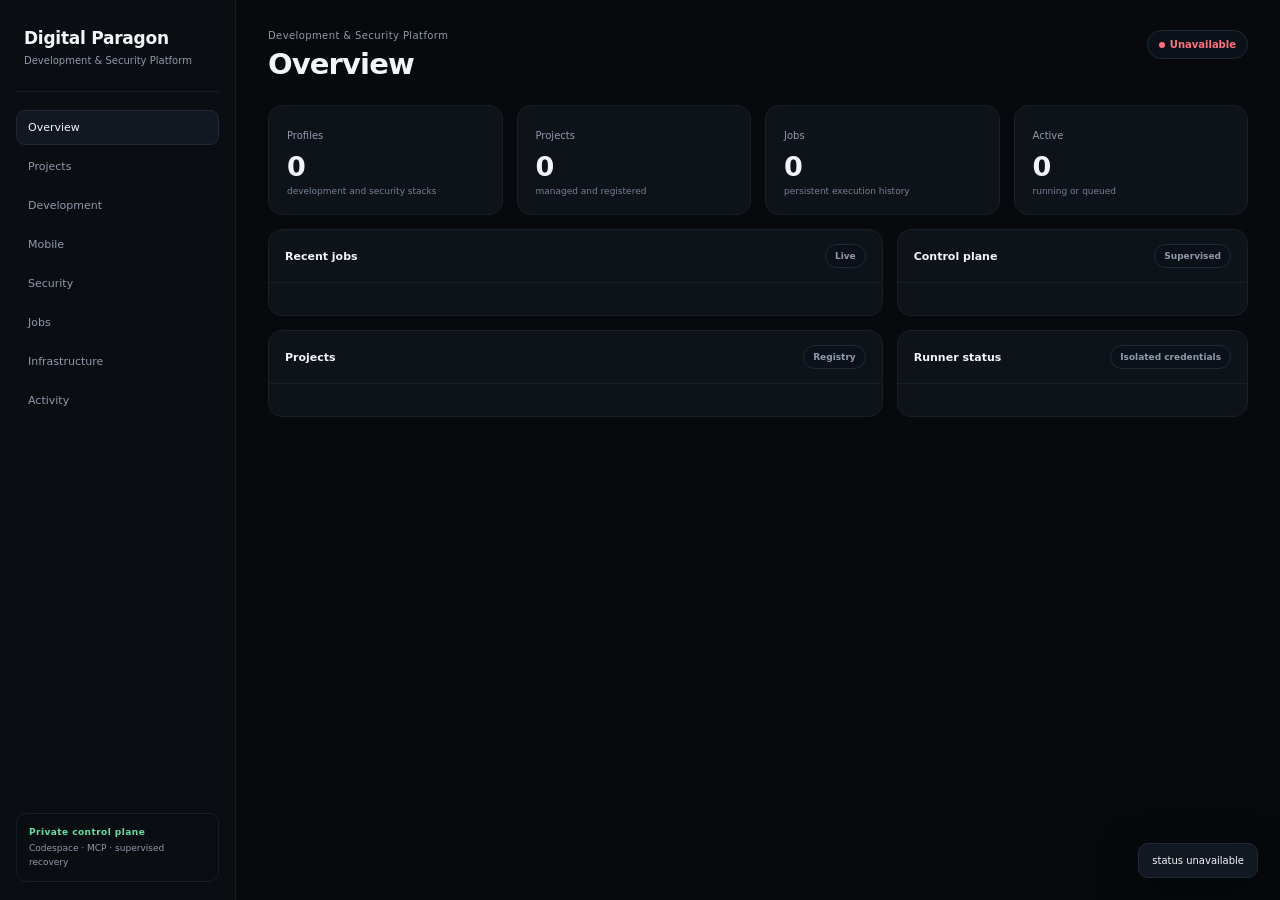
==== dashboard/web/index.html @ 8a63ffdf "Redesign platform console and remove legacy product branding" ====
<!doctype html>
<html lang="en">
<head>
  <meta charset="utf-8">
  <meta name="viewport" content="width=device-width, initial-scale=1">
  <meta name="color-scheme" content="dark">
  <title>Digital Paragon</title>
  <style>
    :root{
      --bg:#07090d;--sidebar:#0a0d12;--panel:#0e131a;--panel-2:#111821;--line:#202a36;--line-soft:#171f29;
      --text:#f2f5f8;--muted:#8e9aaa;--accent:#71d6ff;--ok:#68dfa0;--warn:#e6bf68;--bad:#ff717d;--radius:14px;
    }
    *{box-sizing:border-box}
    html{background:var(--bg)}
    body{margin:0;min-height:100vh;background:var(--bg);color:var(--text);font-family:Inter,ui-sans-serif,system-ui,-apple-system,BlinkMacSystemFont,"Segoe UI",sans-serif;-webkit-font-smoothing:antialiased}
    button,input,select{font:inherit}
    button{touch-action:manipulation}
    .shell{display:grid;grid-template-columns:236px minmax(0,1fr);min-height:100vh}
    .sidebar{position:sticky;top:0;height:100vh;padding:26px 16px 20px;border-right:1px solid var(--line-soft);background:var(--sidebar)}
    .brand{padding:2px 8px 22px;border-bottom:1px solid var(--line-soft)}
    .brand-name{font-size:17px;font-weight:680;letter-spacing:-.015em}
    .brand-sub{margin-top:6px;color:var(--muted);font-size:10px;line-height:1.45}
    .nav{display:grid;gap:4px;margin-top:18px}
    .nav button{padding:10px 11px;border:1px solid transparent;border-radius:9px;background:transparent;color:var(--muted);text-align:left;font-size:11px;cursor:pointer;transition:.15s ease}
    .nav button:hover{color:var(--text);background:#0e141c}
    .nav button.active{border-color:var(--line);background:var(--panel-2);color:var(--text)}
    .sidebar-foot{position:absolute;right:16px;bottom:18px;left:16px;padding:12px;border:1px solid var(--line-soft);border-radius:10px;color:var(--muted);font-size:9px;line-height:1.5}
    .sidebar-foot strong{display:block;margin-bottom:3px;color:var(--ok);font-size:9px;letter-spacing:.05em}
    main{width:100%;max-width:1720px;margin:0 auto;padding:30px 32px 42px}
    .topbar{display:flex;justify-content:space-between;align-items:flex-start;gap:20px;margin-bottom:24px}
    .context{color:var(--muted);font-size:10px;letter-spacing:.04em}
    .topbar h1{margin:6px 0 0;font-size:29px;font-weight:650;letter-spacing:-.03em}
    .status,.badge{display:inline-flex;align-items:center;gap:5px;padding:6px 9px;border:1px solid var(--line);border-radius:999px;background:#0b1118;color:var(--muted);font-size:9px;font-weight:650;white-space:nowrap}
    .status{padding:8px 11px;font-size:10px}
    .status::before{content:"";width:6px;height:6px;border-radius:50%;background:currentColor}
    .ok{color:var(--ok)}.warn{color:var(--warn)}.bad{color:var(--bad)}
    .section{display:none}.section.active{display:block}
    .grid{display:grid;gap:14px}.metrics{grid-template-columns:repeat(4,minmax(0,1fr))}.two{grid-template-columns:repeat(2,minmax(0,1fr))}.split{grid-template-columns:minmax(0,1.4fr) minmax(300px,.8fr)}
    .card{overflow:hidden;border:1px solid var(--line-soft);border-radius:var(--radius);background:var(--panel)}
    .metric{padding:18px}.metric span{color:var(--muted);font-size:10px}.metric strong{display:block;margin-top:8px;font-size:27px;font-weight:650;letter-spacing:-.02em}.metric small{display:block;margin-top:4px;color:#748192;font-size:9px}
    .panel-head{display:flex;justify-content:space-between;align-items:center;gap:12px;padding:14px 16px;border-bottom:1px solid var(--line-soft)}
    .panel-head h2{margin:0;font-size:11px;font-weight:650}.panel-body{padding:16px}
    .cards{display:grid;grid-template-columns:repeat(3,minmax(0,1fr));gap:10px}
    .item{padding:14px;border:1px solid var(--line-soft);border-radius:10px;background:#0a0f15}
    .item-head{display:flex;justify-content:space-between;gap:10px;align-items:flex-start}.item h3{margin:0;font-size:13px;font-weight:640}.item p{margin:8px 0 0;color:var(--muted);font-size:10px;line-height:1.5;word-break:break-word}
    .meta,.mini-actions{display:flex;flex-wrap:wrap;gap:6px;margin-top:11px}
    .mini-actions button,.primary,.secondary{padding:7px 9px;border:1px solid var(--line);border-radius:8px;background:#0b1219;color:var(--text);font-size:9px;cursor:pointer;transition:.15s ease}
    .mini-actions button:hover,.primary:hover,.secondary:hover{border-color:#3b6a82;background:#0e1821}.primary{border-color:#31556a;background:#10212b;color:var(--accent)}button:disabled{opacity:.45;cursor:wait}
    .form{display:grid;grid-template-columns:minmax(180px,1fr) minmax(190px,.75fr) auto;gap:8px}.form input,.form select{width:100%;padding:10px 11px;border:1px solid var(--line);border-radius:9px;background:#080d13;color:var(--text);outline:none}.form input:focus,.form select:focus{border-color:#3e718c}
    .jobs{display:grid;gap:7px}.job{display:grid;grid-template-columns:minmax(180px,1fr) 120px 110px 120px;gap:10px;align-items:center;padding:10px 11px;border:1px solid var(--line-soft);border-radius:9px;background:#0a0f15;font-size:10px}.job small{color:var(--muted)}.job a{color:var(--accent);text-decoration:none}
    .services{display:grid;grid-template-columns:repeat(2,minmax(0,1fr));gap:10px}.service{padding:13px;border:1px solid var(--line-soft);border-radius:10px;background:#0a0f15}.service-head{display:flex;justify-content:space-between;gap:12px}.service-stats{display:grid;grid-template-columns:repeat(2,minmax(0,1fr));gap:8px;margin-top:11px}.service-stat{color:var(--muted);font-size:9px}.service-stat b{display:block;margin-top:3px;color:var(--text);font-size:10px}
    .actions{display:grid;grid-template-columns:repeat(2,minmax(0,1fr));gap:8px}.action{min-height:70px;padding:11px;border:1px solid var(--line);border-radius:10px;background:#0a1118;color:var(--text);text-align:left;cursor:pointer}.action:hover{border-color:#3e718c}.action strong{display:block;font-size:11px}.action small{display:block;margin-top:5px;color:var(--muted);font-size:9px;line-height:1.4}
    .severity{display:grid;grid-template-columns:repeat(5,minmax(0,1fr));gap:8px}.severity div{padding:12px;border:1px solid var(--line-soft);border-radius:9px;background:#0a0f15;text-align:center}.severity b{display:block;font-size:21px}.severity span{color:var(--muted);font-size:8px;text-transform:capitalize}
    .terminal{height:300px;overflow:auto;padding:14px;border:1px solid var(--line-soft);border-radius:10px;background:#05070a;color:#aab6c4;font:10px/1.58 ui-monospace,SFMono-Regular,Menlo,monospace;white-space:pre-wrap}
    .empty{padding:20px;color:var(--muted);font-size:10px;text-align:center;border:1px dashed var(--line);border-radius:9px}
    .toast{position:fixed;right:22px;bottom:22px;z-index:20;max-width:380px;padding:11px 13px;border:1px solid var(--line);border-radius:10px;background:var(--panel-2);font-size:10px;box-shadow:0 14px 40px #0008;opacity:0;transform:translateY(8px);transition:.16s ease;pointer-events:none}.toast.show{opacity:1;transform:none}
    @media(max-width:1200px){.cards{grid-template-columns:repeat(2,minmax(0,1fr))}.metrics{grid-template-columns:repeat(2,minmax(0,1fr))}.split{grid-template-columns:1fr}}
    @media(max-width:850px){.shell{grid-template-columns:1fr}.sidebar{position:static;height:auto;padding:18px 14px;border-right:0;border-bottom:1px solid var(--line-soft)}.brand{padding-bottom:14px}.nav{grid-template-columns:repeat(4,1fr);margin-top:12px}.nav button{text-align:center}.sidebar-foot{display:none}main{padding:22px 16px 36px}.job{grid-template-columns:1fr 1fr}.form{grid-template-columns:1fr}.two,.services{grid-template-columns:1fr}}
    @media(max-width:600px){.cards,.metrics,.actions{grid-template-columns:1fr}.nav{grid-template-columns:repeat(2,1fr)}.severity{grid-template-columns:repeat(2,1fr)}.topbar{flex-direction:column}.job{grid-template-columns:1fr}.topbar h1{font-size:25px}}
  </style>
</head>
<body>
<div class="shell">
  <aside class="sidebar">
    <div class="brand"><div class="brand-name">Digital Paragon</div><div class="brand-sub">Development &amp; Security Platform</div></div>
    <nav class="nav" aria-label="Platform sections">
      <button class="active" data-tab="overview">Overview</button>
      <button data-tab="projects">Projects</button>
      <button data-tab="development">Development</button>
      <button data-tab="mobile">Mobile</button>
      <button data-tab="security">Security</button>
      <button data-tab="jobs">Jobs</button>
      <button data-tab="runners">Infrastructure</button>
      <button data-tab="activity">Activity</button>
    </nav>
    <div class="sidebar-foot"><strong>Private control plane</strong>Codespace · MCP · supervised recovery</div>
  </aside>
  <main>
    <header class="topbar"><div><div class="context">Development &amp; Security Platform</div><h1 id="page-title">Overview</h1></div><div id="platform-status" class="status warn">Loading</div></header>

    <section id="overview" class="section active">
      <div class="grid metrics">
        <div class="card metric"><span>Profiles</span><strong id="metric-profiles">0</strong><small>development and security stacks</small></div>
        <div class="card metric"><span>Projects</span><strong id="metric-projects">0</strong><small>managed and registered</small></div>
        <div class="card metric"><span>Jobs</span><strong id="metric-jobs">0</strong><small>persistent execution history</small></div>
        <div class="card metric"><span>Active</span><strong id="metric-active">0</strong><small>running or queued</small></div>
      </div>
      <div class="grid split" style="margin-top:14px">
        <div class="card"><div class="panel-head"><h2>Recent jobs</h2><span class="badge">Live</span></div><div class="panel-body"><div id="overview-jobs" class="jobs"></div></div></div>
        <div class="card"><div class="panel-head"><h2>Control plane</h2><span class="badge">Supervised</span></div><div class="panel-body"><div id="control-plane" class="cards" style="grid-template-columns:1fr"></div></div></div>
        <div class="card"><div class="panel-head"><h2>Projects</h2><span class="badge">Registry</span></div><div class="panel-body"><div id="overview-projects" class="cards"></div></div></div>
        <div class="card"><div class="panel-head"><h2>Runner status</h2><span class="badge">Isolated credentials</span></div><div class="panel-body" id="overview-runners"></div></div>
      </div>
    </section>

    <section id="projects" class="section">
      <div class="card" style="margin-bottom:14px"><div class="panel-head"><h2>Create project</h2><span class="badge">Automated</span></div><div class="panel-body"><div class="form"><input id="project-name" placeholder="project-name" maxlength="63" autocomplete="off"><select id="project-profile"></select><button id="create-project" class="primary">Create project</button></div></div></div>
      <div class="card"><div class="panel-head"><h2>Project registry</h2><span id="project-count" class="badge">0 projects</span></div><div class="panel-body"><div id="project-list" class="cards"></div></div></div>
    </section>

    <section id="development" class="section"><div class="card"><div class="panel-head"><h2>Web &amp; API</h2><span class="badge">Provisioners</span></div><div class="panel-body"><div id="development-profiles" class="cards"></div></div></div></section>
    <section id="mobile" class="section"><div class="card"><div class="panel-head"><h2>Mobile development</h2><span class="badge">Local + hosted builds</span></div><div class="panel-body"><div id="mobile-profiles" class="cards"></div></div></div></section>

    <section id="security" class="section">
      <div class="grid metrics">
        <div class="card metric"><span>Targets online</span><strong id="target-count">0 / 3</strong><small>isolated training range</small></div>
        <div class="card metric"><span>Findings</span><strong id="finding-count">0</strong><small>latest normalized review</small></div>
        <div class="card metric"><span>Research cases</span><strong id="case-count">0</strong><small>investigation state</small></div>
        <div class="card metric"><span>Range</span><strong id="range-state">Offline</strong><small>training services</small></div>
      </div>
      <div class="grid split" style="margin-top:14px">
        <div class="card"><div class="panel-head"><h2>Security services</h2><span class="badge">Local</span></div><div class="panel-body"><div id="security-services" class="services"></div></div></div>
        <div class="card"><div class="panel-head"><h2>Security operations</h2><span class="badge">Allowlisted</span></div><div class="panel-body"><div id="security-actions" class="actions"></div></div></div>
        <div class="card"><div class="panel-head"><h2>Findings by severity</h2><span class="badge">Latest</span></div><div class="panel-body"><div id="severity" class="severity"></div></div></div>
        <div class="card"><div class="panel-head"><h2>Security tooling</h2><span class="badge">Host</span></div><div class="panel-body"><div id="security-tools" class="meta"></div></div></div>
      </div>
    </section>

    <section id="jobs" class="section"><div class="card"><div class="panel-head"><h2>Job history</h2><span class="badge">Persisted</span></div><div class="panel-body"><div id="job-list" class="jobs"></div></div></div></section>
    <section id="runners" class="section"><div class="grid two"><div class="card"><div class="panel-head"><h2>Execution runners</h2><span class="badge">Boundaries</span></div><div class="panel-body" id="runner-list"></div></div><div class="card"><div class="panel-head"><h2>Builds &amp; repositories</h2><span class="badge">GitHub Actions</span></div><div class="panel-body"><div id="repository-list" class="cards" style="grid-template-columns:1fr"></div></div></div></div></section>
    <section id="activity" class="section"><div class="card"><div class="panel-head"><h2>Activity</h2><span id="active-action" class="badge">Idle</span></div><div class="panel-body"><div id="activity-log" class="terminal" style="height:68vh"></div></div></section>
  </main>
</div>
<div id="toast" class="toast" role="status" aria-live="polite"></div>
<script>
  const byId=(id)=>document.getElementById(id);const all=(s)=>[...document.querySelectorAll(s)];let latest={};
  const titles={overview:"Overview",projects:"Projects",development:"Development",mobile:"Mobile",security:"Security",jobs:"Jobs & Builds",runners:"Infrastructure",activity:"Activity"};
  const securityActions=[["up","Start range","Juice Shop, DVWA, WebGoat"],["down","Stop range","Stop training and operator stack"],["kali-start","Start Kali","Disposable operator plane"],["scan","Run scan","Nmap + Nuclei against loopback targets"],["defend","Defensive pipeline","Inventory, review, validation, fuzzing"],["review","Repository review","Semgrep, Bandit, Gitleaks, Trivy"],["validate","Validate findings","Compare current run with baseline"],["report","Generate evidence","Latest HTML + JSON report"]];
  function esc(v){return String(v??"").replace(/[&<>"']/g,c=>({"&":"&amp;","<":"&lt;",">":"&gt;",'"':"&quot;","'":"&#39;"})[c])}
  function toast(message){const t=byId("toast");t.textContent=message;t.classList.add("show");setTimeout(()=>t.classList.remove("show"),2400)}
  function stateClass(s){s=String(s||"").toLowerCase();return ["succeeded","success","online","running"].includes(s)?"ok":["failed","failure","offline"].includes(s)?"bad":"warn"}
  async function post(url,payload){const r=await fetch(url,{method:"POST",headers:{"content-type":"application/json"},body:JSON.stringify(payload)});const data=await r.json();if(!r.ok)throw new Error(data.error||"request rejected");return data}
  async function platformAction(operation,payload={}){try{const data=await post("/api/platform/action",{operation,...payload});toast(`${data.action||operation} queued`);setTimeout(refresh,1200)}catch(e){toast(e.message)}}
  async function securityAction(action,button){button.disabled=true;try{await post("/api/action",{action});toast(`${action} queued`);setTimeout(refresh,1200)}catch(e){toast(e.message)}finally{setTimeout(()=>button.disabled=false,800)}}
  function profileCard(p){const stack=(p.stack||[]).map(x=>`<span class="badge">${esc(x)}</span>`).join("");return `<div class="item"><div class="item-head"><h3>${esc(p.title||p.name)}</h3><span class="badge">${esc(p.runner)}</span></div><p>${esc(p.description)}</p><div class="meta">${stack}</div><div class="mini-actions"><button data-create-profile="${esc(p.name)}">Create project</button></div></div>`}
  function projectCard(p,compact=false){const commands=(p.commands||[]).slice(0,compact?2:8).map(c=>`<button data-run-project="${esc(p.name)}" data-command="${esc(c)}">${esc(c)}</button>`).join("");const repo=p.repository?`<span class="badge ok">${esc(p.repository)}</span>`:`<span class="badge">Local only</span>`;return `<div class="item"><div class="item-head"><h3>${esc(p.name)}</h3><span class="badge">${esc(p.profile)}</span></div><p>${esc(p.path)}</p><div class="meta"><span class="badge">${esc(p.runner)}</span>${repo}</div>${compact?"":`<div class="mini-actions">${commands}${p.repository?"":`<button data-publish-project="${esc(p.name)}">Publish private</button>`}</div>`}</div>`}
  function jobRow(j){const ext=j.external||{};const link=ext.url?`<a href="${esc(ext.url)}" target="_blank" rel="noopener">Run ${esc(ext.run_id||"")}</a>`:`<small>${esc(j.runner||"local")}</small>`;return `<div class="job"><div><b>${esc(j.project)}</b><br><small>${esc(j.command)} · ${esc(j.id)}</small></div><span class="${stateClass(j.state)}">${esc(j.state)}</span><span>${link}</span><small>${esc(j.finished_at||j.started_at||"")}</small></div>`}
  function serviceCard(s){const stats=s.stats||{};return `<div class="service"><div class="service-head"><b>${esc(s.label)}</b><span class="${s.running?"ok":"bad"}">${s.running?"Online":"Offline"}</span></div><div class="service-stats"><div class="service-stat">CPU<b>${esc(stats.cpu||"0%")}</b></div><div class="service-stat">Memory<b>${esc(stats.memory||"0B / 0B")}</b></div><div class="service-stat">Health<b>${esc(s.health||"n/a")}</b></div><div class="service-stat">Port<b>${esc(s.port||"internal")}</b></div></div></div>`}
  function wireButtons(){all("[data-create-profile]").forEach(b=>b.onclick=()=>{byId("project-profile").value=b.dataset.createProfile;document.querySelector('[data-tab="projects"]').click();byId("project-name").focus()});all("[data-run-project]").forEach(b=>b.onclick=()=>platformAction("run-job",{project:b.dataset.runProject,command:b.dataset.command}));all("[data-publish-project]").forEach(b=>b.onclick=()=>platformAction("publish-project",{project:b.dataset.publishProject}))}
  function render(data){latest=data;const p=data.platform||{};const profiles=p.profiles||[],projects=p.projects||[],jobs=p.jobs||[];const counts=p.counts||{};const active=jobs.filter(j=>["running","queued","submitted"].includes(String(j.state))).length;byId("metric-profiles").textContent=counts.profiles??profiles.length;byId("metric-projects").textContent=counts.projects??projects.length;byId("metric-jobs").textContent=counts.jobs??jobs.length;byId("metric-active").textContent=active;byId("project-count").textContent=`${projects.length} ${projects.length===1?"project":"projects"}`;byId("platform-status").textContent=p.error?"Degraded":"Online";byId("platform-status").className=`status ${p.error?"warn":"ok"}`;
    byId("overview-jobs").innerHTML=jobs.slice(0,6).map(jobRow).join("")||'<div class="empty">No jobs recorded.</div>';byId("job-list").innerHTML=jobs.map(jobRow).join("")||'<div class="empty">No jobs recorded.</div>';byId("overview-projects").innerHTML=projects.slice(0,6).map(x=>projectCard(x,true)).join("")||'<div class="empty">No projects registered.</div>';byId("project-list").innerHTML=projects.map(x=>projectCard(x,false)).join("")||'<div class="empty">No projects registered.</div>';
    const development=profiles.filter(x=>["web","api"].includes(x.category));const mobile=profiles.filter(x=>x.category==="mobile");byId("development-profiles").innerHTML=development.map(profileCard).join("")||'<div class="empty">No development profiles.</div>';byId("mobile-profiles").innerHTML=mobile.map(profileCard).join("")||'<div class="empty">No mobile profiles.</div>';const select=byId("project-profile");const selected=select.value;select.innerHTML=profiles.map(x=>`<option value="${esc(x.name)}">${esc(x.title||x.name)}</option>`).join("");if(profiles.some(x=>x.name===selected))select.value=selected;
    const cp=data.control_plane||{};byId("control-plane").innerHTML=Object.entries(cp).map(([name,row])=>`<div class="item"><div class="item-head"><h3>${esc(name)}</h3><span class="${row.running?"ok":"bad"}">${row.running?"Running":"Stopped"}</span></div><p>${esc(row.status)}</p></div>`).join("");const runners=p.runners||{};const gha=runners.github_actions||{};byId("overview-runners").innerHTML=`<div class="item"><div class="item-head"><h3>GitHub Actions</h3><span class="${gha.safe?"ok":"bad"}">${gha.safe?"Authorized":"Unavailable"}</span></div><p>Scopes: ${esc((gha.scopes||[]).join(", ")||"none")}</p><div class="meta">${(runners.local||[]).map(x=>`<span class="badge">${esc(x)}</span>`).join("")}${(runners.external||[]).map(x=>`<span class="badge">${esc(x)}</span>`).join("")}</div></div>`;byId("runner-list").innerHTML=byId("overview-runners").innerHTML;byId("repository-list").innerHTML=projects.filter(x=>x.repository).map(x=>`<div class="item"><div class="item-head"><h3>${esc(x.name)}</h3><span class="badge ok">Bound</span></div><p>${esc(x.repository)} · ${esc(x.branch||"main")} · ${esc(x.workflow||"no workflow")}</p></div>`).join("")||'<div class="empty">No published repositories.</div>';
    const targetKeys=["juice-shop","dvwa","webgoat"];byId("target-count").textContent=`${targetKeys.filter(k=>data.services?.[k]?.running).length} / 3`;const findings=data.findings||{};byId("finding-count").textContent=Object.values(findings).reduce((a,b)=>a+Number(b||0),0);byId("case-count").textContent=data.cases||0;byId("range-state").textContent=String(data.lab||"offline");byId("range-state").className=stateClass(data.lab);byId("security-services").innerHTML=Object.values(data.services||{}).map(serviceCard).join("");const levels=["critical","high","medium","low","info"];byId("severity").innerHTML=levels.map(l=>`<div><b>${Number(findings[l]||0)}</b><span>${l}</span></div>`).join("");byId("security-tools").innerHTML=Object.entries(data.tools||{}).map(([t,present])=>`<span class="badge ${present?"ok":""}">${esc(t)}</span>`).join("");const activity=(data.activity||[]).join("\n");byId("activity-log").textContent=activity||"No activity recorded.";byId("active-action").textContent=data.active_action||"Idle";byId("active-action").className=`badge ${data.active_action?"warn":"ok"}`;wireButtons()}
  async function refresh(){try{const r=await fetch("/api/status",{cache:"no-store"});if(!r.ok)throw new Error("status unavailable");render(await r.json())}catch(e){byId("platform-status").textContent="Unavailable";byId("platform-status").className="status bad";toast(e.message)}}
  all("[data-tab]").forEach(b=>b.onclick=()=>{all("[data-tab]").forEach(x=>x.classList.toggle("active",x===b));all(".section").forEach(x=>x.classList.toggle("active",x.id===b.dataset.tab));byId("page-title").textContent=titles[b.dataset.tab]||"Digital Paragon"});
  byId("create-project").onclick=()=>{const name=byId("project-name").value.trim().toLowerCase(),profile=byId("project-profile").value;if(!name){toast("Enter a project name");return}platformAction("create-project",{name,profile});byId("project-name").value=""};
  const securityTarget=byId("security-actions");securityTarget.replaceChildren(...securityActions.map(([action,title,detail])=>{const b=document.createElement("button");b.className="action";b.innerHTML=`<strong>${esc(title)}</strong><small>${esc(detail)}</small>`;b.onclick=()=>securityAction(action,b);return b}));
  refresh();setInterval(refresh,7000);
</script>
</body>
</html>
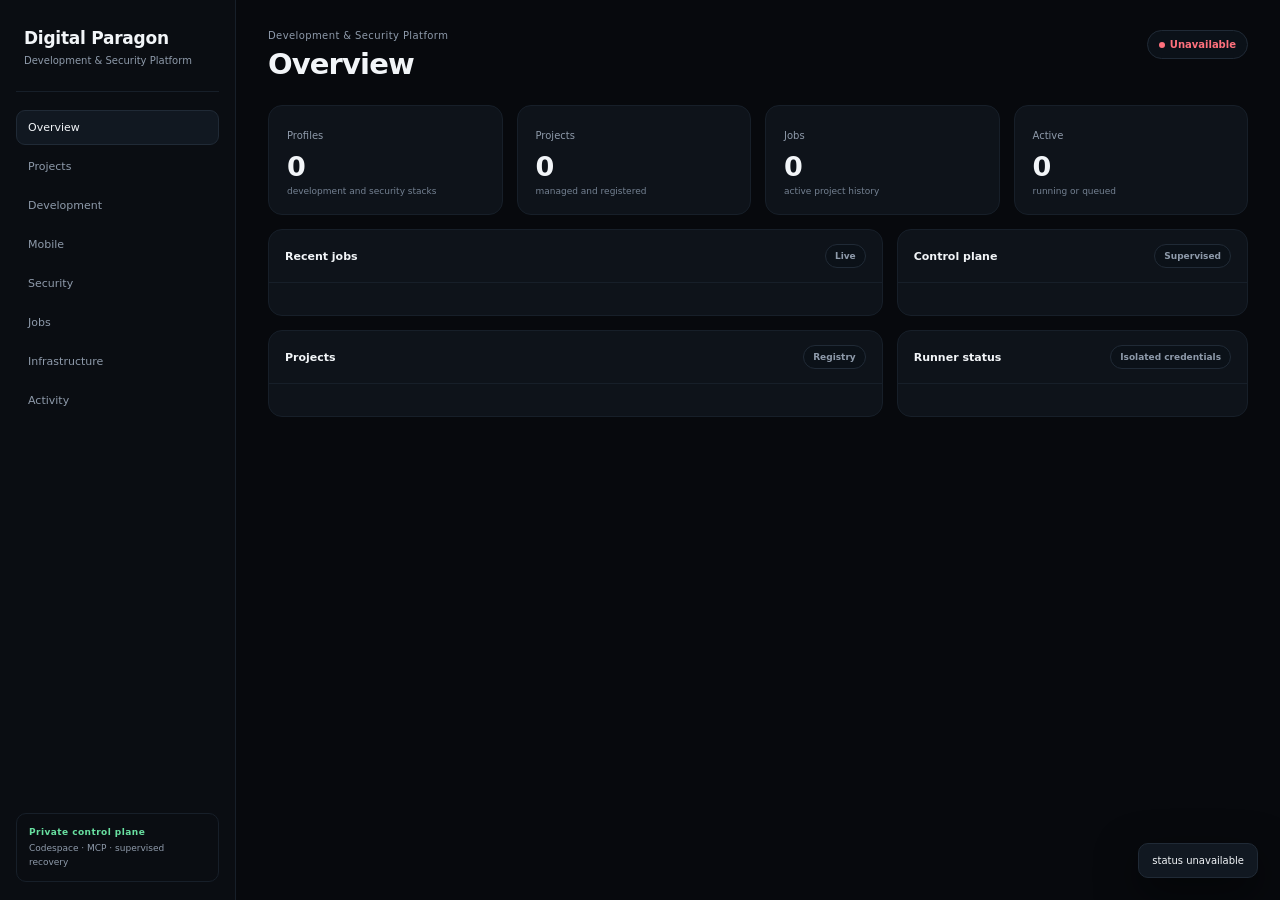
==== commit b0fee421: "Hide deleted project job history from active console" ====
--- a/dashboard/web/index.html
+++ b/dashboard/web/index.html
@@ -82,7 +82,7 @@
       <div class="grid metrics">
         <div class="card metric"><span>Profiles</span><strong id="metric-profiles">0</strong><small>development and security stacks</small></div>
         <div class="card metric"><span>Projects</span><strong id="metric-projects">0</strong><small>managed and registered</small></div>
-        <div class="card metric"><span>Jobs</span><strong id="metric-jobs">0</strong><small>persistent execution history</small></div>
+        <div class="card metric"><span>Jobs</span><strong id="metric-jobs">0</strong><small>active project history</small></div>
         <div class="card metric"><span>Active</span><strong id="metric-active">0</strong><small>running or queued</small></div>
       </div>
       <div class="grid split" style="margin-top:14px">
@@ -116,7 +116,7 @@
       </div>
     </section>
 
-    <section id="jobs" class="section"><div class="card"><div class="panel-head"><h2>Job history</h2><span class="badge">Persisted</span></div><div class="panel-body"><div id="job-list" class="jobs"></div></div></div></section>
+    <section id="jobs" class="section"><div class="card"><div class="panel-head"><h2>Job history</h2><span class="badge">Current projects</span></div><div class="panel-body"><div id="job-list" class="jobs"></div></div></div></section>
     <section id="runners" class="section"><div class="grid two"><div class="card"><div class="panel-head"><h2>Execution runners</h2><span class="badge">Boundaries</span></div><div class="panel-body" id="runner-list"></div></div><div class="card"><div class="panel-head"><h2>Builds &amp; repositories</h2><span class="badge">GitHub Actions</span></div><div class="panel-body"><div id="repository-list" class="cards" style="grid-template-columns:1fr"></div></div></div></div></section>
     <section id="activity" class="section"><div class="card"><div class="panel-head"><h2>Activity</h2><span id="active-action" class="badge">Idle</span></div><div class="panel-body"><div id="activity-log" class="terminal" style="height:68vh"></div></div></section>
   </main>
@@ -137,8 +137,8 @@
   function jobRow(j){const ext=j.external||{};const link=ext.url?`<a href="${esc(ext.url)}" target="_blank" rel="noopener">Run ${esc(ext.run_id||"")}</a>`:`<small>${esc(j.runner||"local")}</small>`;return `<div class="job"><div><b>${esc(j.project)}</b><br><small>${esc(j.command)} · ${esc(j.id)}</small></div><span class="${stateClass(j.state)}">${esc(j.state)}</span><span>${link}</span><small>${esc(j.finished_at||j.started_at||"")}</small></div>`}
   function serviceCard(s){const stats=s.stats||{};return `<div class="service"><div class="service-head"><b>${esc(s.label)}</b><span class="${s.running?"ok":"bad"}">${s.running?"Online":"Offline"}</span></div><div class="service-stats"><div class="service-stat">CPU<b>${esc(stats.cpu||"0%")}</b></div><div class="service-stat">Memory<b>${esc(stats.memory||"0B / 0B")}</b></div><div class="service-stat">Health<b>${esc(s.health||"n/a")}</b></div><div class="service-stat">Port<b>${esc(s.port||"internal")}</b></div></div></div>`}
   function wireButtons(){all("[data-create-profile]").forEach(b=>b.onclick=()=>{byId("project-profile").value=b.dataset.createProfile;document.querySelector('[data-tab="projects"]').click();byId("project-name").focus()});all("[data-run-project]").forEach(b=>b.onclick=()=>platformAction("run-job",{project:b.dataset.runProject,command:b.dataset.command}));all("[data-publish-project]").forEach(b=>b.onclick=()=>platformAction("publish-project",{project:b.dataset.publishProject}))}
-  function render(data){latest=data;const p=data.platform||{};const profiles=p.profiles||[],projects=p.projects||[],jobs=p.jobs||[];const counts=p.counts||{};const active=jobs.filter(j=>["running","queued","submitted"].includes(String(j.state))).length;byId("metric-profiles").textContent=counts.profiles??profiles.length;byId("metric-projects").textContent=counts.projects??projects.length;byId("metric-jobs").textContent=counts.jobs??jobs.length;byId("metric-active").textContent=active;byId("project-count").textContent=`${projects.length} ${projects.length===1?"project":"projects"}`;byId("platform-status").textContent=p.error?"Degraded":"Online";byId("platform-status").className=`status ${p.error?"warn":"ok"}`;
-    byId("overview-jobs").innerHTML=jobs.slice(0,6).map(jobRow).join("")||'<div class="empty">No jobs recorded.</div>';byId("job-list").innerHTML=jobs.map(jobRow).join("")||'<div class="empty">No jobs recorded.</div>';byId("overview-projects").innerHTML=projects.slice(0,6).map(x=>projectCard(x,true)).join("")||'<div class="empty">No projects registered.</div>';byId("project-list").innerHTML=projects.map(x=>projectCard(x,false)).join("")||'<div class="empty">No projects registered.</div>';
+  function render(data){latest=data;const p=data.platform||{};const profiles=p.profiles||[],projects=p.projects||[],rawJobs=p.jobs||[];const projectNames=new Set(projects.map(x=>x.name));const jobs=rawJobs.filter(j=>projectNames.has(j.project));const counts=p.counts||{};const active=jobs.filter(j=>["running","queued","submitted"].includes(String(j.state))).length;byId("metric-profiles").textContent=counts.profiles??profiles.length;byId("metric-projects").textContent=counts.projects??projects.length;byId("metric-jobs").textContent=jobs.length;byId("metric-active").textContent=active;byId("project-count").textContent=`${projects.length} ${projects.length===1?"project":"projects"}`;byId("platform-status").textContent=p.error?"Degraded":"Online";byId("platform-status").className=`status ${p.error?"warn":"ok"}`;
+    byId("overview-jobs").innerHTML=jobs.slice(0,6).map(jobRow).join("")||'<div class="empty">No jobs recorded for current projects.</div>';byId("job-list").innerHTML=jobs.map(jobRow).join("")||'<div class="empty">No jobs recorded for current projects.</div>';byId("overview-projects").innerHTML=projects.slice(0,6).map(x=>projectCard(x,true)).join("")||'<div class="empty">No projects registered.</div>';byId("project-list").innerHTML=projects.map(x=>projectCard(x,false)).join("")||'<div class="empty">No projects registered.</div>';
     const development=profiles.filter(x=>["web","api"].includes(x.category));const mobile=profiles.filter(x=>x.category==="mobile");byId("development-profiles").innerHTML=development.map(profileCard).join("")||'<div class="empty">No development profiles.</div>';byId("mobile-profiles").innerHTML=mobile.map(profileCard).join("")||'<div class="empty">No mobile profiles.</div>';const select=byId("project-profile");const selected=select.value;select.innerHTML=profiles.map(x=>`<option value="${esc(x.name)}">${esc(x.title||x.name)}</option>`).join("");if(profiles.some(x=>x.name===selected))select.value=selected;
     const cp=data.control_plane||{};byId("control-plane").innerHTML=Object.entries(cp).map(([name,row])=>`<div class="item"><div class="item-head"><h3>${esc(name)}</h3><span class="${row.running?"ok":"bad"}">${row.running?"Running":"Stopped"}</span></div><p>${esc(row.status)}</p></div>`).join("");const runners=p.runners||{};const gha=runners.github_actions||{};byId("overview-runners").innerHTML=`<div class="item"><div class="item-head"><h3>GitHub Actions</h3><span class="${gha.safe?"ok":"bad"}">${gha.safe?"Authorized":"Unavailable"}</span></div><p>Scopes: ${esc((gha.scopes||[]).join(", ")||"none")}</p><div class="meta">${(runners.local||[]).map(x=>`<span class="badge">${esc(x)}</span>`).join("")}${(runners.external||[]).map(x=>`<span class="badge">${esc(x)}</span>`).join("")}</div></div>`;byId("runner-list").innerHTML=byId("overview-runners").innerHTML;byId("repository-list").innerHTML=projects.filter(x=>x.repository).map(x=>`<div class="item"><div class="item-head"><h3>${esc(x.name)}</h3><span class="badge ok">Bound</span></div><p>${esc(x.repository)} · ${esc(x.branch||"main")} · ${esc(x.workflow||"no workflow")}</p></div>`).join("")||'<div class="empty">No published repositories.</div>';
     const targetKeys=["juice-shop","dvwa","webgoat"];byId("target-count").textContent=`${targetKeys.filter(k=>data.services?.[k]?.running).length} / 3`;const findings=data.findings||{};byId("finding-count").textContent=Object.values(findings).reduce((a,b)=>a+Number(b||0),0);byId("case-count").textContent=data.cases||0;byId("range-state").textContent=String(data.lab||"offline");byId("range-state").className=stateClass(data.lab);byId("security-services").innerHTML=Object.values(data.services||{}).map(serviceCard).join("");const levels=["critical","high","medium","low","info"];byId("severity").innerHTML=levels.map(l=>`<div><b>${Number(findings[l]||0)}</b><span>${l}</span></div>`).join("");byId("security-tools").innerHTML=Object.entries(data.tools||{}).map(([t,present])=>`<span class="badge ${present?"ok":""}">${esc(t)}</span>`).join("");const activity=(data.activity||[]).join("\n");byId("activity-log").textContent=activity||"No activity recorded.";byId("active-action").textContent=data.active_action||"Idle";byId("active-action").className=`badge ${data.active_action?"warn":"ok"}`;wireButtons()}
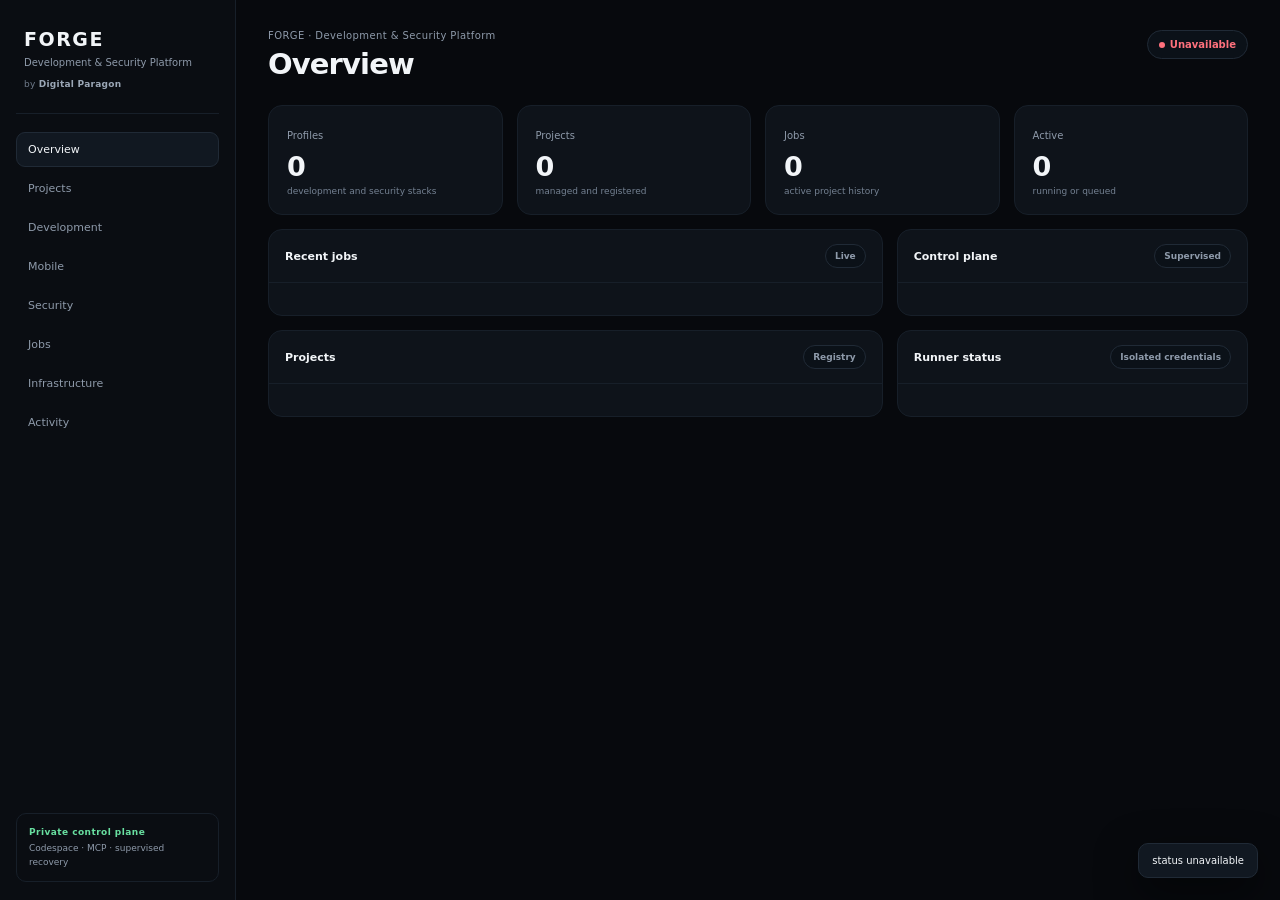
==== commit a3bbd5d1: "Rebrand console as Forge by Digital Paragon" ====
--- a/dashboard/web/index.html
+++ b/dashboard/web/index.html
@@ -4,118 +4,47 @@
   <meta charset="utf-8">
   <meta name="viewport" content="width=device-width, initial-scale=1">
   <meta name="color-scheme" content="dark">
-  <title>Digital Paragon</title>
+  <title>FORGE — Development & Security Platform</title>
   <style>
     :root{
       --bg:#07090d;--sidebar:#0a0d12;--panel:#0e131a;--panel-2:#111821;--line:#202a36;--line-soft:#171f29;
       --text:#f2f5f8;--muted:#8e9aaa;--accent:#71d6ff;--ok:#68dfa0;--warn:#e6bf68;--bad:#ff717d;--radius:14px;
     }
-    *{box-sizing:border-box}
-    html{background:var(--bg)}
-    body{margin:0;min-height:100vh;background:var(--bg);color:var(--text);font-family:Inter,ui-sans-serif,system-ui,-apple-system,BlinkMacSystemFont,"Segoe UI",sans-serif;-webkit-font-smoothing:antialiased}
-    button,input,select{font:inherit}
-    button{touch-action:manipulation}
-    .shell{display:grid;grid-template-columns:236px minmax(0,1fr);min-height:100vh}
-    .sidebar{position:sticky;top:0;height:100vh;padding:26px 16px 20px;border-right:1px solid var(--line-soft);background:var(--sidebar)}
-    .brand{padding:2px 8px 22px;border-bottom:1px solid var(--line-soft)}
-    .brand-name{font-size:17px;font-weight:680;letter-spacing:-.015em}
-    .brand-sub{margin-top:6px;color:var(--muted);font-size:10px;line-height:1.45}
-    .nav{display:grid;gap:4px;margin-top:18px}
-    .nav button{padding:10px 11px;border:1px solid transparent;border-radius:9px;background:transparent;color:var(--muted);text-align:left;font-size:11px;cursor:pointer;transition:.15s ease}
-    .nav button:hover{color:var(--text);background:#0e141c}
-    .nav button.active{border-color:var(--line);background:var(--panel-2);color:var(--text)}
-    .sidebar-foot{position:absolute;right:16px;bottom:18px;left:16px;padding:12px;border:1px solid var(--line-soft);border-radius:10px;color:var(--muted);font-size:9px;line-height:1.5}
-    .sidebar-foot strong{display:block;margin-bottom:3px;color:var(--ok);font-size:9px;letter-spacing:.05em}
-    main{width:100%;max-width:1720px;margin:0 auto;padding:30px 32px 42px}
-    .topbar{display:flex;justify-content:space-between;align-items:flex-start;gap:20px;margin-bottom:24px}
-    .context{color:var(--muted);font-size:10px;letter-spacing:.04em}
-    .topbar h1{margin:6px 0 0;font-size:29px;font-weight:650;letter-spacing:-.03em}
-    .status,.badge{display:inline-flex;align-items:center;gap:5px;padding:6px 9px;border:1px solid var(--line);border-radius:999px;background:#0b1118;color:var(--muted);font-size:9px;font-weight:650;white-space:nowrap}
-    .status{padding:8px 11px;font-size:10px}
-    .status::before{content:"";width:6px;height:6px;border-radius:50%;background:currentColor}
-    .ok{color:var(--ok)}.warn{color:var(--warn)}.bad{color:var(--bad)}
-    .section{display:none}.section.active{display:block}
-    .grid{display:grid;gap:14px}.metrics{grid-template-columns:repeat(4,minmax(0,1fr))}.two{grid-template-columns:repeat(2,minmax(0,1fr))}.split{grid-template-columns:minmax(0,1.4fr) minmax(300px,.8fr)}
-    .card{overflow:hidden;border:1px solid var(--line-soft);border-radius:var(--radius);background:var(--panel)}
-    .metric{padding:18px}.metric span{color:var(--muted);font-size:10px}.metric strong{display:block;margin-top:8px;font-size:27px;font-weight:650;letter-spacing:-.02em}.metric small{display:block;margin-top:4px;color:#748192;font-size:9px}
-    .panel-head{display:flex;justify-content:space-between;align-items:center;gap:12px;padding:14px 16px;border-bottom:1px solid var(--line-soft)}
-    .panel-head h2{margin:0;font-size:11px;font-weight:650}.panel-body{padding:16px}
-    .cards{display:grid;grid-template-columns:repeat(3,minmax(0,1fr));gap:10px}
-    .item{padding:14px;border:1px solid var(--line-soft);border-radius:10px;background:#0a0f15}
-    .item-head{display:flex;justify-content:space-between;gap:10px;align-items:flex-start}.item h3{margin:0;font-size:13px;font-weight:640}.item p{margin:8px 0 0;color:var(--muted);font-size:10px;line-height:1.5;word-break:break-word}
-    .meta,.mini-actions{display:flex;flex-wrap:wrap;gap:6px;margin-top:11px}
-    .mini-actions button,.primary,.secondary{padding:7px 9px;border:1px solid var(--line);border-radius:8px;background:#0b1219;color:var(--text);font-size:9px;cursor:pointer;transition:.15s ease}
-    .mini-actions button:hover,.primary:hover,.secondary:hover{border-color:#3b6a82;background:#0e1821}.primary{border-color:#31556a;background:#10212b;color:var(--accent)}button:disabled{opacity:.45;cursor:wait}
+    *{box-sizing:border-box}html{background:var(--bg)}body{margin:0;min-height:100vh;background:var(--bg);color:var(--text);font-family:Inter,ui-sans-serif,system-ui,-apple-system,BlinkMacSystemFont,"Segoe UI",sans-serif;-webkit-font-smoothing:antialiased}button,input,select{font:inherit}button{touch-action:manipulation}
+    .shell{display:grid;grid-template-columns:236px minmax(0,1fr);min-height:100vh}.sidebar{position:sticky;top:0;height:100vh;padding:26px 16px 20px;border-right:1px solid var(--line-soft);background:var(--sidebar)}
+    .brand{padding:2px 8px 22px;border-bottom:1px solid var(--line-soft)}.brand-name{font-size:19px;font-weight:760;letter-spacing:.08em}.brand-sub{margin-top:6px;color:var(--muted);font-size:10px;line-height:1.45}.brand-parent{display:block;margin-top:7px;color:#6f7b8b;font-size:9px;letter-spacing:.03em}.brand-parent b{color:#9ba7b6;font-weight:600}
+    .nav{display:grid;gap:4px;margin-top:18px}.nav button{padding:10px 11px;border:1px solid transparent;border-radius:9px;background:transparent;color:var(--muted);text-align:left;font-size:11px;cursor:pointer;transition:.15s ease}.nav button:hover{color:var(--text);background:#0e141c}.nav button.active{border-color:var(--line);background:var(--panel-2);color:var(--text)}
+    .sidebar-foot{position:absolute;right:16px;bottom:18px;left:16px;padding:12px;border:1px solid var(--line-soft);border-radius:10px;color:var(--muted);font-size:9px;line-height:1.5}.sidebar-foot strong{display:block;margin-bottom:3px;color:var(--ok);font-size:9px;letter-spacing:.05em}
+    main{width:100%;max-width:1720px;margin:0 auto;padding:30px 32px 42px}.topbar{display:flex;justify-content:space-between;align-items:flex-start;gap:20px;margin-bottom:24px}.context{color:var(--muted);font-size:10px;letter-spacing:.04em}.topbar h1{margin:6px 0 0;font-size:29px;font-weight:650;letter-spacing:-.03em}
+    .status,.badge{display:inline-flex;align-items:center;gap:5px;padding:6px 9px;border:1px solid var(--line);border-radius:999px;background:#0b1118;color:var(--muted);font-size:9px;font-weight:650;white-space:nowrap}.status{padding:8px 11px;font-size:10px}.status::before{content:"";width:6px;height:6px;border-radius:50%;background:currentColor}.ok{color:var(--ok)}.warn{color:var(--warn)}.bad{color:var(--bad)}
+    .section{display:none}.section.active{display:block}.grid{display:grid;gap:14px}.metrics{grid-template-columns:repeat(4,minmax(0,1fr))}.two{grid-template-columns:repeat(2,minmax(0,1fr))}.split{grid-template-columns:minmax(0,1.4fr) minmax(300px,.8fr)}
+    .card{overflow:hidden;border:1px solid var(--line-soft);border-radius:var(--radius);background:var(--panel)}.metric{padding:18px}.metric span{color:var(--muted);font-size:10px}.metric strong{display:block;margin-top:8px;font-size:27px;font-weight:650;letter-spacing:-.02em}.metric small{display:block;margin-top:4px;color:#748192;font-size:9px}.panel-head{display:flex;justify-content:space-between;align-items:center;gap:12px;padding:14px 16px;border-bottom:1px solid var(--line-soft)}.panel-head h2{margin:0;font-size:11px;font-weight:650}.panel-body{padding:16px}
+    .cards{display:grid;grid-template-columns:repeat(3,minmax(0,1fr));gap:10px}.item{padding:14px;border:1px solid var(--line-soft);border-radius:10px;background:#0a0f15}.item-head{display:flex;justify-content:space-between;gap:10px;align-items:flex-start}.item h3{margin:0;font-size:13px;font-weight:640}.item p{margin:8px 0 0;color:var(--muted);font-size:10px;line-height:1.5;word-break:break-word}.meta,.mini-actions{display:flex;flex-wrap:wrap;gap:6px;margin-top:11px}
+    .mini-actions button,.primary,.secondary{padding:7px 9px;border:1px solid var(--line);border-radius:8px;background:#0b1219;color:var(--text);font-size:9px;cursor:pointer;transition:.15s ease}.mini-actions button:hover,.primary:hover,.secondary:hover{border-color:#3b6a82;background:#0e1821}.primary{border-color:#31556a;background:#10212b;color:var(--accent)}button:disabled{opacity:.45;cursor:wait}
     .form{display:grid;grid-template-columns:minmax(180px,1fr) minmax(190px,.75fr) auto;gap:8px}.form input,.form select{width:100%;padding:10px 11px;border:1px solid var(--line);border-radius:9px;background:#080d13;color:var(--text);outline:none}.form input:focus,.form select:focus{border-color:#3e718c}
     .jobs{display:grid;gap:7px}.job{display:grid;grid-template-columns:minmax(180px,1fr) 120px 110px 120px;gap:10px;align-items:center;padding:10px 11px;border:1px solid var(--line-soft);border-radius:9px;background:#0a0f15;font-size:10px}.job small{color:var(--muted)}.job a{color:var(--accent);text-decoration:none}
     .services{display:grid;grid-template-columns:repeat(2,minmax(0,1fr));gap:10px}.service{padding:13px;border:1px solid var(--line-soft);border-radius:10px;background:#0a0f15}.service-head{display:flex;justify-content:space-between;gap:12px}.service-stats{display:grid;grid-template-columns:repeat(2,minmax(0,1fr));gap:8px;margin-top:11px}.service-stat{color:var(--muted);font-size:9px}.service-stat b{display:block;margin-top:3px;color:var(--text);font-size:10px}
     .actions{display:grid;grid-template-columns:repeat(2,minmax(0,1fr));gap:8px}.action{min-height:70px;padding:11px;border:1px solid var(--line);border-radius:10px;background:#0a1118;color:var(--text);text-align:left;cursor:pointer}.action:hover{border-color:#3e718c}.action strong{display:block;font-size:11px}.action small{display:block;margin-top:5px;color:var(--muted);font-size:9px;line-height:1.4}
-    .severity{display:grid;grid-template-columns:repeat(5,minmax(0,1fr));gap:8px}.severity div{padding:12px;border:1px solid var(--line-soft);border-radius:9px;background:#0a0f15;text-align:center}.severity b{display:block;font-size:21px}.severity span{color:var(--muted);font-size:8px;text-transform:capitalize}
-    .terminal{height:300px;overflow:auto;padding:14px;border:1px solid var(--line-soft);border-radius:10px;background:#05070a;color:#aab6c4;font:10px/1.58 ui-monospace,SFMono-Regular,Menlo,monospace;white-space:pre-wrap}
-    .empty{padding:20px;color:var(--muted);font-size:10px;text-align:center;border:1px dashed var(--line);border-radius:9px}
-    .toast{position:fixed;right:22px;bottom:22px;z-index:20;max-width:380px;padding:11px 13px;border:1px solid var(--line);border-radius:10px;background:var(--panel-2);font-size:10px;box-shadow:0 14px 40px #0008;opacity:0;transform:translateY(8px);transition:.16s ease;pointer-events:none}.toast.show{opacity:1;transform:none}
-    @media(max-width:1200px){.cards{grid-template-columns:repeat(2,minmax(0,1fr))}.metrics{grid-template-columns:repeat(2,minmax(0,1fr))}.split{grid-template-columns:1fr}}
-    @media(max-width:850px){.shell{grid-template-columns:1fr}.sidebar{position:static;height:auto;padding:18px 14px;border-right:0;border-bottom:1px solid var(--line-soft)}.brand{padding-bottom:14px}.nav{grid-template-columns:repeat(4,1fr);margin-top:12px}.nav button{text-align:center}.sidebar-foot{display:none}main{padding:22px 16px 36px}.job{grid-template-columns:1fr 1fr}.form{grid-template-columns:1fr}.two,.services{grid-template-columns:1fr}}
-    @media(max-width:600px){.cards,.metrics,.actions{grid-template-columns:1fr}.nav{grid-template-columns:repeat(2,1fr)}.severity{grid-template-columns:repeat(2,1fr)}.topbar{flex-direction:column}.job{grid-template-columns:1fr}.topbar h1{font-size:25px}}
+    .severity{display:grid;grid-template-columns:repeat(5,minmax(0,1fr));gap:8px}.severity div{padding:12px;border:1px solid var(--line-soft);border-radius:9px;background:#0a0f15;text-align:center}.severity b{display:block;font-size:21px}.severity span{color:var(--muted);font-size:8px;text-transform:capitalize}.terminal{height:300px;overflow:auto;padding:14px;border:1px solid var(--line-soft);border-radius:10px;background:#05070a;color:#aab6c4;font:10px/1.58 ui-monospace,SFMono-Regular,Menlo,monospace;white-space:pre-wrap}.empty{padding:20px;color:var(--muted);font-size:10px;text-align:center;border:1px dashed var(--line);border-radius:9px}.toast{position:fixed;right:22px;bottom:22px;z-index:20;max-width:380px;padding:11px 13px;border:1px solid var(--line);border-radius:10px;background:var(--panel-2);font-size:10px;box-shadow:0 14px 40px #0008;opacity:0;transform:translateY(8px);transition:.16s ease;pointer-events:none}.toast.show{opacity:1;transform:none}
+    @media(max-width:1200px){.cards{grid-template-columns:repeat(2,minmax(0,1fr))}.metrics{grid-template-columns:repeat(2,minmax(0,1fr))}.split{grid-template-columns:1fr}}@media(max-width:850px){.shell{grid-template-columns:1fr}.sidebar{position:static;height:auto;padding:18px 14px;border-right:0;border-bottom:1px solid var(--line-soft)}.brand{padding-bottom:14px}.nav{grid-template-columns:repeat(4,1fr);margin-top:12px}.nav button{text-align:center}.sidebar-foot{display:none}main{padding:22px 16px 36px}.job{grid-template-columns:1fr 1fr}.form{grid-template-columns:1fr}.two,.services{grid-template-columns:1fr}}@media(max-width:600px){.cards,.metrics,.actions{grid-template-columns:1fr}.nav{grid-template-columns:repeat(2,1fr)}.severity{grid-template-columns:repeat(2,1fr)}.topbar{flex-direction:column}.job{grid-template-columns:1fr}.topbar h1{font-size:25px}}
   </style>
 </head>
 <body>
 <div class="shell">
   <aside class="sidebar">
-    <div class="brand"><div class="brand-name">Digital Paragon</div><div class="brand-sub">Development &amp; Security Platform</div></div>
+    <div class="brand"><div class="brand-name">FORGE</div><div class="brand-sub">Development &amp; Security Platform<span class="brand-parent">by <b>Digital Paragon</b></span></div></div>
     <nav class="nav" aria-label="Platform sections">
-      <button class="active" data-tab="overview">Overview</button>
-      <button data-tab="projects">Projects</button>
-      <button data-tab="development">Development</button>
-      <button data-tab="mobile">Mobile</button>
-      <button data-tab="security">Security</button>
-      <button data-tab="jobs">Jobs</button>
-      <button data-tab="runners">Infrastructure</button>
-      <button data-tab="activity">Activity</button>
+      <button class="active" data-tab="overview">Overview</button><button data-tab="projects">Projects</button><button data-tab="development">Development</button><button data-tab="mobile">Mobile</button><button data-tab="security">Security</button><button data-tab="jobs">Jobs</button><button data-tab="runners">Infrastructure</button><button data-tab="activity">Activity</button>
     </nav>
     <div class="sidebar-foot"><strong>Private control plane</strong>Codespace · MCP · supervised recovery</div>
   </aside>
   <main>
-    <header class="topbar"><div><div class="context">Development &amp; Security Platform</div><h1 id="page-title">Overview</h1></div><div id="platform-status" class="status warn">Loading</div></header>
-
-    <section id="overview" class="section active">
-      <div class="grid metrics">
-        <div class="card metric"><span>Profiles</span><strong id="metric-profiles">0</strong><small>development and security stacks</small></div>
-        <div class="card metric"><span>Projects</span><strong id="metric-projects">0</strong><small>managed and registered</small></div>
-        <div class="card metric"><span>Jobs</span><strong id="metric-jobs">0</strong><small>active project history</small></div>
-        <div class="card metric"><span>Active</span><strong id="metric-active">0</strong><small>running or queued</small></div>
-      </div>
-      <div class="grid split" style="margin-top:14px">
-        <div class="card"><div class="panel-head"><h2>Recent jobs</h2><span class="badge">Live</span></div><div class="panel-body"><div id="overview-jobs" class="jobs"></div></div></div>
-        <div class="card"><div class="panel-head"><h2>Control plane</h2><span class="badge">Supervised</span></div><div class="panel-body"><div id="control-plane" class="cards" style="grid-template-columns:1fr"></div></div></div>
-        <div class="card"><div class="panel-head"><h2>Projects</h2><span class="badge">Registry</span></div><div class="panel-body"><div id="overview-projects" class="cards"></div></div></div>
-        <div class="card"><div class="panel-head"><h2>Runner status</h2><span class="badge">Isolated credentials</span></div><div class="panel-body" id="overview-runners"></div></div>
-      </div>
-    </section>
-
-    <section id="projects" class="section">
-      <div class="card" style="margin-bottom:14px"><div class="panel-head"><h2>Create project</h2><span class="badge">Automated</span></div><div class="panel-body"><div class="form"><input id="project-name" placeholder="project-name" maxlength="63" autocomplete="off"><select id="project-profile"></select><button id="create-project" class="primary">Create project</button></div></div></div>
-      <div class="card"><div class="panel-head"><h2>Project registry</h2><span id="project-count" class="badge">0 projects</span></div><div class="panel-body"><div id="project-list" class="cards"></div></div></div>
-    </section>
-
+    <header class="topbar"><div><div class="context">FORGE · Development &amp; Security Platform</div><h1 id="page-title">Overview</h1></div><div id="platform-status" class="status warn">Loading</div></header>
+    <section id="overview" class="section active"><div class="grid metrics"><div class="card metric"><span>Profiles</span><strong id="metric-profiles">0</strong><small>development and security stacks</small></div><div class="card metric"><span>Projects</span><strong id="metric-projects">0</strong><small>managed and registered</small></div><div class="card metric"><span>Jobs</span><strong id="metric-jobs">0</strong><small>active project history</small></div><div class="card metric"><span>Active</span><strong id="metric-active">0</strong><small>running or queued</small></div></div><div class="grid split" style="margin-top:14px"><div class="card"><div class="panel-head"><h2>Recent jobs</h2><span class="badge">Live</span></div><div class="panel-body"><div id="overview-jobs" class="jobs"></div></div></div><div class="card"><div class="panel-head"><h2>Control plane</h2><span class="badge">Supervised</span></div><div class="panel-body"><div id="control-plane" class="cards" style="grid-template-columns:1fr"></div></div></div><div class="card"><div class="panel-head"><h2>Projects</h2><span class="badge">Registry</span></div><div class="panel-body"><div id="overview-projects" class="cards"></div></div></div><div class="card"><div class="panel-head"><h2>Runner status</h2><span class="badge">Isolated credentials</span></div><div class="panel-body" id="overview-runners"></div></div></div></div></section>
+    <section id="projects" class="section"><div class="card" style="margin-bottom:14px"><div class="panel-head"><h2>Create project</h2><span class="badge">Automated</span></div><div class="panel-body"><div class="form"><input id="project-name" placeholder="project-name" maxlength="63" autocomplete="off"><select id="project-profile"></select><button id="create-project" class="primary">Create project</button></div></div></div><div class="card"><div class="panel-head"><h2>Project registry</h2><span id="project-count" class="badge">0 projects</span></div><div class="panel-body"><div id="project-list" class="cards"></div></div></div></section>
     <section id="development" class="section"><div class="card"><div class="panel-head"><h2>Web &amp; API</h2><span class="badge">Provisioners</span></div><div class="panel-body"><div id="development-profiles" class="cards"></div></div></div></section>
     <section id="mobile" class="section"><div class="card"><div class="panel-head"><h2>Mobile development</h2><span class="badge">Local + hosted builds</span></div><div class="panel-body"><div id="mobile-profiles" class="cards"></div></div></div></section>
-
-    <section id="security" class="section">
-      <div class="grid metrics">
-        <div class="card metric"><span>Targets online</span><strong id="target-count">0 / 3</strong><small>isolated training range</small></div>
-        <div class="card metric"><span>Findings</span><strong id="finding-count">0</strong><small>latest normalized review</small></div>
-        <div class="card metric"><span>Research cases</span><strong id="case-count">0</strong><small>investigation state</small></div>
-        <div class="card metric"><span>Range</span><strong id="range-state">Offline</strong><small>training services</small></div>
-      </div>
-      <div class="grid split" style="margin-top:14px">
-        <div class="card"><div class="panel-head"><h2>Security services</h2><span class="badge">Local</span></div><div class="panel-body"><div id="security-services" class="services"></div></div></div>
-        <div class="card"><div class="panel-head"><h2>Security operations</h2><span class="badge">Allowlisted</span></div><div class="panel-body"><div id="security-actions" class="actions"></div></div></div>
-        <div class="card"><div class="panel-head"><h2>Findings by severity</h2><span class="badge">Latest</span></div><div class="panel-body"><div id="severity" class="severity"></div></div></div>
-        <div class="card"><div class="panel-head"><h2>Security tooling</h2><span class="badge">Host</span></div><div class="panel-body"><div id="security-tools" class="meta"></div></div></div>
-      </div>
-    </section>
-
+    <section id="security" class="section"><div class="grid metrics"><div class="card metric"><span>Targets online</span><strong id="target-count">0 / 3</strong><small>isolated training range</small></div><div class="card metric"><span>Findings</span><strong id="finding-count">0</strong><small>latest normalized review</small></div><div class="card metric"><span>Research cases</span><strong id="case-count">0</strong><small>investigation state</small></div><div class="card metric"><span>Range</span><strong id="range-state">Offline</strong><small>training services</small></div></div><div class="grid split" style="margin-top:14px"><div class="card"><div class="panel-head"><h2>Security services</h2><span class="badge">Local</span></div><div class="panel-body"><div id="security-services" class="services"></div></div></div><div class="card"><div class="panel-head"><h2>Security operations</h2><span class="badge">Allowlisted</span></div><div class="panel-body"><div id="security-actions" class="actions"></div></div></div><div class="card"><div class="panel-head"><h2>Findings by severity</h2><span class="badge">Latest</span></div><div class="panel-body"><div id="severity" class="severity"></div></div></div><div class="card"><div class="panel-head"><h2>Security tooling</h2><span class="badge">Host</span></div><div class="panel-body"><div id="security-tools" class="meta"></div></div></div></div></section>
     <section id="jobs" class="section"><div class="card"><div class="panel-head"><h2>Job history</h2><span class="badge">Current projects</span></div><div class="panel-body"><div id="job-list" class="jobs"></div></div></div></section>
     <section id="runners" class="section"><div class="grid two"><div class="card"><div class="panel-head"><h2>Execution runners</h2><span class="badge">Boundaries</span></div><div class="panel-body" id="runner-list"></div></div><div class="card"><div class="panel-head"><h2>Builds &amp; repositories</h2><span class="badge">GitHub Actions</span></div><div class="panel-body"><div id="repository-list" class="cards" style="grid-template-columns:1fr"></div></div></div></div></section>
     <section id="activity" class="section"><div class="card"><div class="panel-head"><h2>Activity</h2><span id="active-action" class="badge">Idle</span></div><div class="panel-body"><div id="activity-log" class="terminal" style="height:68vh"></div></div></section>
@@ -123,30 +52,29 @@
 </div>
 <div id="toast" class="toast" role="status" aria-live="polite"></div>
 <script>
-  const byId=(id)=>document.getElementById(id);const all=(s)=>[...document.querySelectorAll(s)];let latest={};
+  const byId=(id)=>document.getElementById(id),all=(s)=>[...document.querySelectorAll(s)];let latest={};
   const titles={overview:"Overview",projects:"Projects",development:"Development",mobile:"Mobile",security:"Security",jobs:"Jobs & Builds",runners:"Infrastructure",activity:"Activity"};
   const securityActions=[["up","Start range","Juice Shop, DVWA, WebGoat"],["down","Stop range","Stop training and operator stack"],["kali-start","Start Kali","Disposable operator plane"],["scan","Run scan","Nmap + Nuclei against loopback targets"],["defend","Defensive pipeline","Inventory, review, validation, fuzzing"],["review","Repository review","Semgrep, Bandit, Gitleaks, Trivy"],["validate","Validate findings","Compare current run with baseline"],["report","Generate evidence","Latest HTML + JSON report"]];
   function esc(v){return String(v??"").replace(/[&<>"']/g,c=>({"&":"&amp;","<":"&lt;",">":"&gt;",'"':"&quot;","'":"&#39;"})[c])}
   function toast(message){const t=byId("toast");t.textContent=message;t.classList.add("show");setTimeout(()=>t.classList.remove("show"),2400)}
   function stateClass(s){s=String(s||"").toLowerCase();return ["succeeded","success","online","running"].includes(s)?"ok":["failed","failure","offline"].includes(s)?"bad":"warn"}
-  async function post(url,payload){const r=await fetch(url,{method:"POST",headers:{"content-type":"application/json"},body:JSON.stringify(payload)});const data=await r.json();if(!r.ok)throw new Error(data.error||"request rejected");return data}
+  async function post(url,payload){const r=await fetch(url,{method:"POST",headers:{"content-type":"application/json"},body:JSON.stringify(payload)}),data=await r.json();if(!r.ok)throw new Error(data.error||"request rejected");return data}
   async function platformAction(operation,payload={}){try{const data=await post("/api/platform/action",{operation,...payload});toast(`${data.action||operation} queued`);setTimeout(refresh,1200)}catch(e){toast(e.message)}}
   async function securityAction(action,button){button.disabled=true;try{await post("/api/action",{action});toast(`${action} queued`);setTimeout(refresh,1200)}catch(e){toast(e.message)}finally{setTimeout(()=>button.disabled=false,800)}}
   function profileCard(p){const stack=(p.stack||[]).map(x=>`<span class="badge">${esc(x)}</span>`).join("");return `<div class="item"><div class="item-head"><h3>${esc(p.title||p.name)}</h3><span class="badge">${esc(p.runner)}</span></div><p>${esc(p.description)}</p><div class="meta">${stack}</div><div class="mini-actions"><button data-create-profile="${esc(p.name)}">Create project</button></div></div>`}
-  function projectCard(p,compact=false){const commands=(p.commands||[]).slice(0,compact?2:8).map(c=>`<button data-run-project="${esc(p.name)}" data-command="${esc(c)}">${esc(c)}</button>`).join("");const repo=p.repository?`<span class="badge ok">${esc(p.repository)}</span>`:`<span class="badge">Local only</span>`;return `<div class="item"><div class="item-head"><h3>${esc(p.name)}</h3><span class="badge">${esc(p.profile)}</span></div><p>${esc(p.path)}</p><div class="meta"><span class="badge">${esc(p.runner)}</span>${repo}</div>${compact?"":`<div class="mini-actions">${commands}${p.repository?"":`<button data-publish-project="${esc(p.name)}">Publish private</button>`}</div>`}</div>`}
-  function jobRow(j){const ext=j.external||{};const link=ext.url?`<a href="${esc(ext.url)}" target="_blank" rel="noopener">Run ${esc(ext.run_id||"")}</a>`:`<small>${esc(j.runner||"local")}</small>`;return `<div class="job"><div><b>${esc(j.project)}</b><br><small>${esc(j.command)} · ${esc(j.id)}</small></div><span class="${stateClass(j.state)}">${esc(j.state)}</span><span>${link}</span><small>${esc(j.finished_at||j.started_at||"")}</small></div>`}
+  function projectCard(p,compact=false){const commands=(p.commands||[]).slice(0,compact?2:8).map(c=>`<button data-run-project="${esc(p.name)}" data-command="${esc(c)}">${esc(c)}</button>`).join(""),repo=p.repository?`<span class="badge ok">${esc(p.repository)}</span>`:`<span class="badge">Local only</span>`;return `<div class="item"><div class="item-head"><h3>${esc(p.name)}</h3><span class="badge">${esc(p.profile)}</span></div><p>${esc(p.path)}</p><div class="meta"><span class="badge">${esc(p.runner)}</span>${repo}</div>${compact?"":`<div class="mini-actions">${commands}${p.repository?"":`<button data-publish-project="${esc(p.name)}">Publish private</button>`}</div>`}</div>`}
+  function jobRow(j){const ext=j.external||{},link=ext.url?`<a href="${esc(ext.url)}" target="_blank" rel="noopener">Run ${esc(ext.run_id||"")}</a>`:`<small>${esc(j.runner||"local")}</small>`;return `<div class="job"><div><b>${esc(j.project)}</b><br><small>${esc(j.command)} · ${esc(j.id)}</small></div><span class="${stateClass(j.state)}">${esc(j.state)}</span><span>${link}</span><small>${esc(j.finished_at||j.started_at||"")}</small></div>`}
   function serviceCard(s){const stats=s.stats||{};return `<div class="service"><div class="service-head"><b>${esc(s.label)}</b><span class="${s.running?"ok":"bad"}">${s.running?"Online":"Offline"}</span></div><div class="service-stats"><div class="service-stat">CPU<b>${esc(stats.cpu||"0%")}</b></div><div class="service-stat">Memory<b>${esc(stats.memory||"0B / 0B")}</b></div><div class="service-stat">Health<b>${esc(s.health||"n/a")}</b></div><div class="service-stat">Port<b>${esc(s.port||"internal")}</b></div></div></div>`}
   function wireButtons(){all("[data-create-profile]").forEach(b=>b.onclick=()=>{byId("project-profile").value=b.dataset.createProfile;document.querySelector('[data-tab="projects"]').click();byId("project-name").focus()});all("[data-run-project]").forEach(b=>b.onclick=()=>platformAction("run-job",{project:b.dataset.runProject,command:b.dataset.command}));all("[data-publish-project]").forEach(b=>b.onclick=()=>platformAction("publish-project",{project:b.dataset.publishProject}))}
-  function render(data){latest=data;const p=data.platform||{};const profiles=p.profiles||[],projects=p.projects||[],rawJobs=p.jobs||[];const projectNames=new Set(projects.map(x=>x.name));const jobs=rawJobs.filter(j=>projectNames.has(j.project));const counts=p.counts||{};const active=jobs.filter(j=>["running","queued","submitted"].includes(String(j.state))).length;byId("metric-profiles").textContent=counts.profiles??profiles.length;byId("metric-projects").textContent=counts.projects??projects.length;byId("metric-jobs").textContent=jobs.length;byId("metric-active").textContent=active;byId("project-count").textContent=`${projects.length} ${projects.length===1?"project":"projects"}`;byId("platform-status").textContent=p.error?"Degraded":"Online";byId("platform-status").className=`status ${p.error?"warn":"ok"}`;
+  function render(data){latest=data;const p=data.platform||{},profiles=p.profiles||[],projects=p.projects||[],rawJobs=p.jobs||[],projectNames=new Set(projects.map(x=>x.name)),jobs=rawJobs.filter(j=>projectNames.has(j.project)),counts=p.counts||{},active=jobs.filter(j=>["running","queued","submitted"].includes(String(j.state))).length;byId("metric-profiles").textContent=counts.profiles??profiles.length;byId("metric-projects").textContent=counts.projects??projects.length;byId("metric-jobs").textContent=jobs.length;byId("metric-active").textContent=active;byId("project-count").textContent=`${projects.length} ${projects.length===1?"project":"projects"}`;byId("platform-status").textContent=p.error?"Degraded":"Online";byId("platform-status").className=`status ${p.error?"warn":"ok"}`;
     byId("overview-jobs").innerHTML=jobs.slice(0,6).map(jobRow).join("")||'<div class="empty">No jobs recorded for current projects.</div>';byId("job-list").innerHTML=jobs.map(jobRow).join("")||'<div class="empty">No jobs recorded for current projects.</div>';byId("overview-projects").innerHTML=projects.slice(0,6).map(x=>projectCard(x,true)).join("")||'<div class="empty">No projects registered.</div>';byId("project-list").innerHTML=projects.map(x=>projectCard(x,false)).join("")||'<div class="empty">No projects registered.</div>';
-    const development=profiles.filter(x=>["web","api"].includes(x.category));const mobile=profiles.filter(x=>x.category==="mobile");byId("development-profiles").innerHTML=development.map(profileCard).join("")||'<div class="empty">No development profiles.</div>';byId("mobile-profiles").innerHTML=mobile.map(profileCard).join("")||'<div class="empty">No mobile profiles.</div>';const select=byId("project-profile");const selected=select.value;select.innerHTML=profiles.map(x=>`<option value="${esc(x.name)}">${esc(x.title||x.name)}</option>`).join("");if(profiles.some(x=>x.name===selected))select.value=selected;
-    const cp=data.control_plane||{};byId("control-plane").innerHTML=Object.entries(cp).map(([name,row])=>`<div class="item"><div class="item-head"><h3>${esc(name)}</h3><span class="${row.running?"ok":"bad"}">${row.running?"Running":"Stopped"}</span></div><p>${esc(row.status)}</p></div>`).join("");const runners=p.runners||{};const gha=runners.github_actions||{};byId("overview-runners").innerHTML=`<div class="item"><div class="item-head"><h3>GitHub Actions</h3><span class="${gha.safe?"ok":"bad"}">${gha.safe?"Authorized":"Unavailable"}</span></div><p>Scopes: ${esc((gha.scopes||[]).join(", ")||"none")}</p><div class="meta">${(runners.local||[]).map(x=>`<span class="badge">${esc(x)}</span>`).join("")}${(runners.external||[]).map(x=>`<span class="badge">${esc(x)}</span>`).join("")}</div></div>`;byId("runner-list").innerHTML=byId("overview-runners").innerHTML;byId("repository-list").innerHTML=projects.filter(x=>x.repository).map(x=>`<div class="item"><div class="item-head"><h3>${esc(x.name)}</h3><span class="badge ok">Bound</span></div><p>${esc(x.repository)} · ${esc(x.branch||"main")} · ${esc(x.workflow||"no workflow")}</p></div>`).join("")||'<div class="empty">No published repositories.</div>';
-    const targetKeys=["juice-shop","dvwa","webgoat"];byId("target-count").textContent=`${targetKeys.filter(k=>data.services?.[k]?.running).length} / 3`;const findings=data.findings||{};byId("finding-count").textContent=Object.values(findings).reduce((a,b)=>a+Number(b||0),0);byId("case-count").textContent=data.cases||0;byId("range-state").textContent=String(data.lab||"offline");byId("range-state").className=stateClass(data.lab);byId("security-services").innerHTML=Object.values(data.services||{}).map(serviceCard).join("");const levels=["critical","high","medium","low","info"];byId("severity").innerHTML=levels.map(l=>`<div><b>${Number(findings[l]||0)}</b><span>${l}</span></div>`).join("");byId("security-tools").innerHTML=Object.entries(data.tools||{}).map(([t,present])=>`<span class="badge ${present?"ok":""}">${esc(t)}</span>`).join("");const activity=(data.activity||[]).join("\n");byId("activity-log").textContent=activity||"No activity recorded.";byId("active-action").textContent=data.active_action||"Idle";byId("active-action").className=`badge ${data.active_action?"warn":"ok"}`;wireButtons()}
+    const development=profiles.filter(x=>["web","api"].includes(x.category)),mobile=profiles.filter(x=>x.category==="mobile");byId("development-profiles").innerHTML=development.map(profileCard).join("")||'<div class="empty">No development profiles.</div>';byId("mobile-profiles").innerHTML=mobile.map(profileCard).join("")||'<div class="empty">No mobile profiles.</div>';const select=byId("project-profile"),selected=select.value;select.innerHTML=profiles.map(x=>`<option value="${esc(x.name)}">${esc(x.title||x.name)}</option>`).join("");if(profiles.some(x=>x.name===selected))select.value=selected;
+    const cp=data.control_plane||{};byId("control-plane").innerHTML=Object.entries(cp).map(([name,row])=>`<div class="item"><div class="item-head"><h3>${esc(name)}</h3><span class="${row.running?"ok":"bad"}">${row.running?"Running":"Stopped"}</span></div><p>${esc(row.status)}</p></div>`).join("");const runners=p.runners||{},gha=runners.github_actions||{};byId("overview-runners").innerHTML=`<div class="item"><div class="item-head"><h3>GitHub Actions</h3><span class="${gha.safe?"ok":"bad"}">${gha.safe?"Authorized":"Unavailable"}</span></div><p>Scopes: ${esc((gha.scopes||[]).join(", ")||"none")}</p><div class="meta">${(runners.local||[]).map(x=>`<span class="badge">${esc(x)}</span>`).join("")}${(runners.external||[]).map(x=>`<span class="badge">${esc(x)}</span>`).join("")}</div></div>`;byId("runner-list").innerHTML=byId("overview-runners").innerHTML;byId("repository-list").innerHTML=projects.filter(x=>x.repository).map(x=>`<div class="item"><div class="item-head"><h3>${esc(x.name)}</h3><span class="badge ok">Bound</span></div><p>${esc(x.repository)} · ${esc(x.branch||"main")} · ${esc(x.workflow||"no workflow")}</p></div>`).join("")||'<div class="empty">No published repositories.</div>';
+    const targetKeys=["juice-shop","dvwa","webgoat"];byId("target-count").textContent=`${targetKeys.filter(k=>data.services?.[k]?.running).length} / 3`;const findings=data.findings||{};byId("finding-count").textContent=Object.values(findings).reduce((a,b)=>a+Number(b||0),0);byId("case-count").textContent=data.cases||0;byId("range-state").textContent=String(data.lab||"offline");byId("range-state").className=stateClass(data.lab);byId("security-services").innerHTML=Object.values(data.services||{}).map(serviceCard).join("");const levels=["critical","high","medium","low","info"];byId("severity").innerHTML=levels.map(l=>`<div><b>${Number(findings[l]||0)}</b><span>${l}</span></div>`).join("");byId("security-tools").innerHTML=Object.entries(data.tools||{}).map(([t,present])=>`<span class="badge ${present?"ok":""}">${esc(t)}</span>`).join("");byId("activity-log").textContent=(data.activity||[]).join("\n")||"No activity recorded.";byId("active-action").textContent=data.active_action||"Idle";byId("active-action").className=`badge ${data.active_action?"warn":"ok"}`;wireButtons()}
   async function refresh(){try{const r=await fetch("/api/status",{cache:"no-store"});if(!r.ok)throw new Error("status unavailable");render(await r.json())}catch(e){byId("platform-status").textContent="Unavailable";byId("platform-status").className="status bad";toast(e.message)}}
-  all("[data-tab]").forEach(b=>b.onclick=()=>{all("[data-tab]").forEach(x=>x.classList.toggle("active",x===b));all(".section").forEach(x=>x.classList.toggle("active",x.id===b.dataset.tab));byId("page-title").textContent=titles[b.dataset.tab]||"Digital Paragon"});
+  all("[data-tab]").forEach(b=>b.onclick=()=>{all("[data-tab]").forEach(x=>x.classList.toggle("active",x===b));all(".section").forEach(x=>x.classList.toggle("active",x.id===b.dataset.tab));byId("page-title").textContent=titles[b.dataset.tab]||"FORGE"});
   byId("create-project").onclick=()=>{const name=byId("project-name").value.trim().toLowerCase(),profile=byId("project-profile").value;if(!name){toast("Enter a project name");return}platformAction("create-project",{name,profile});byId("project-name").value=""};
-  const securityTarget=byId("security-actions");securityTarget.replaceChildren(...securityActions.map(([action,title,detail])=>{const b=document.createElement("button");b.className="action";b.innerHTML=`<strong>${esc(title)}</strong><small>${esc(detail)}</small>`;b.onclick=()=>securityAction(action,b);return b}));
-  refresh();setInterval(refresh,7000);
+  const securityTarget=byId("security-actions");securityTarget.replaceChildren(...securityActions.map(([action,title,detail])=>{const b=document.createElement("button");b.className="action";b.innerHTML=`<strong>${esc(title)}</strong><small>${esc(detail)}</small>`;b.onclick=()=>securityAction(action,b);return b}));refresh();setInterval(refresh,7000);
 </script>
 </body>
 </html>
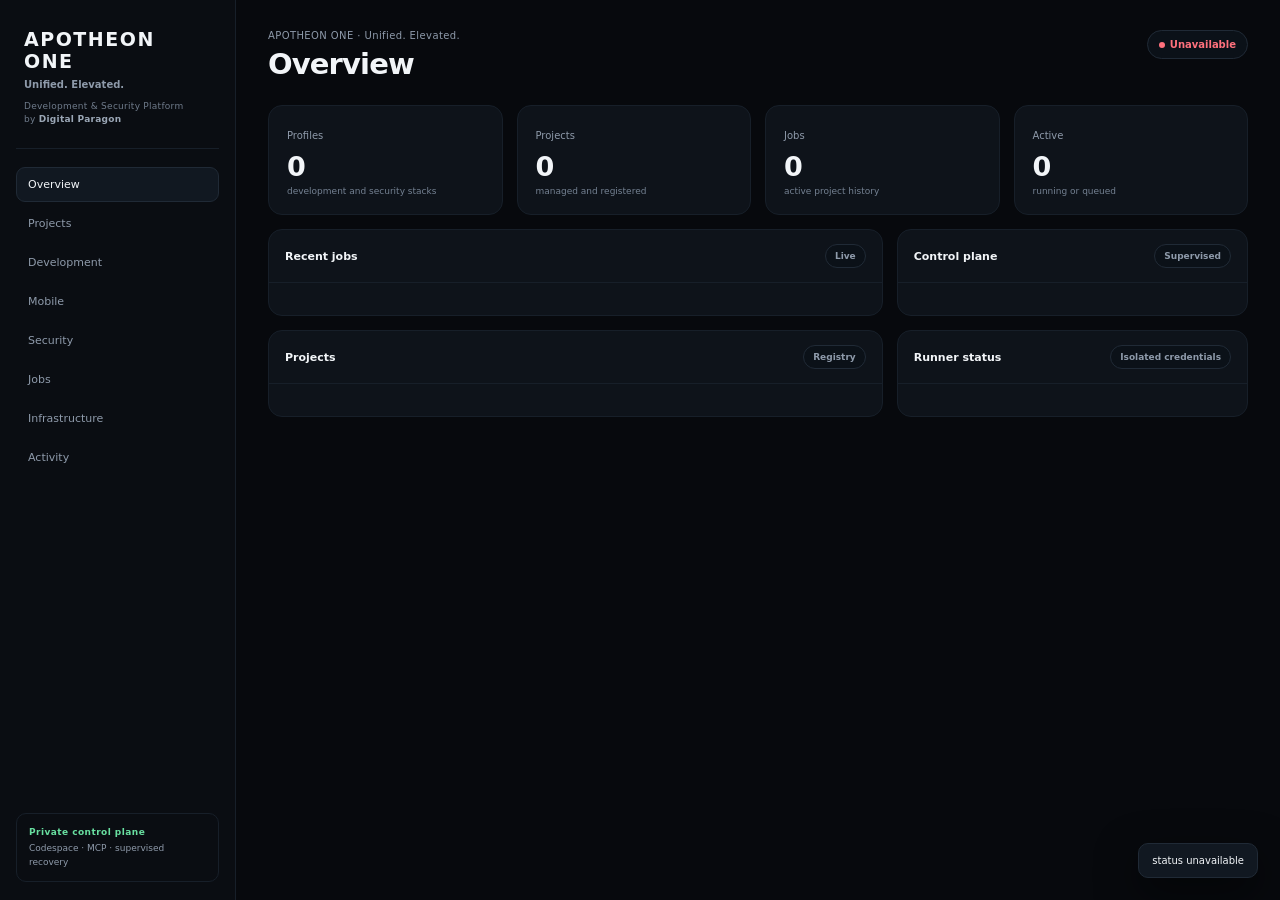
==== commit cac02bac: "Initial public release of APOTHEON ONE" ====
--- a/dashboard/web/index.html
+++ b/dashboard/web/index.html
@@ -4,7 +4,7 @@
   <meta charset="utf-8">
   <meta name="viewport" content="width=device-width, initial-scale=1">
   <meta name="color-scheme" content="dark">
-  <title>FORGE — Development & Security Platform</title>
+  <title>APOTHEON ONE — Development & Security Platform</title>
   <style>
     :root{
       --bg:#07090d;--sidebar:#0a0d12;--panel:#0e131a;--panel-2:#111821;--line:#202a36;--line-soft:#171f29;
@@ -32,14 +32,14 @@
 <body>
 <div class="shell">
   <aside class="sidebar">
-    <div class="brand"><div class="brand-name">FORGE</div><div class="brand-sub">Development &amp; Security Platform<span class="brand-parent">by <b>Digital Paragon</b></span></div></div>
+    <div class="brand"><div class="brand-name">APOTHEON ONE</div><div class="brand-sub"><strong>Unified. Elevated.</strong><span class="brand-parent">Development &amp; Security Platform<br>by <b>Digital Paragon</b></span></div></div>
     <nav class="nav" aria-label="Platform sections">
       <button class="active" data-tab="overview">Overview</button><button data-tab="projects">Projects</button><button data-tab="development">Development</button><button data-tab="mobile">Mobile</button><button data-tab="security">Security</button><button data-tab="jobs">Jobs</button><button data-tab="runners">Infrastructure</button><button data-tab="activity">Activity</button>
     </nav>
     <div class="sidebar-foot"><strong>Private control plane</strong>Codespace · MCP · supervised recovery</div>
   </aside>
   <main>
-    <header class="topbar"><div><div class="context">FORGE · Development &amp; Security Platform</div><h1 id="page-title">Overview</h1></div><div id="platform-status" class="status warn">Loading</div></header>
+    <header class="topbar"><div><div class="context">APOTHEON ONE · Unified. Elevated.</div><h1 id="page-title">Overview</h1></div><div id="platform-status" class="status warn">Loading</div></header>
     <section id="overview" class="section active"><div class="grid metrics"><div class="card metric"><span>Profiles</span><strong id="metric-profiles">0</strong><small>development and security stacks</small></div><div class="card metric"><span>Projects</span><strong id="metric-projects">0</strong><small>managed and registered</small></div><div class="card metric"><span>Jobs</span><strong id="metric-jobs">0</strong><small>active project history</small></div><div class="card metric"><span>Active</span><strong id="metric-active">0</strong><small>running or queued</small></div></div><div class="grid split" style="margin-top:14px"><div class="card"><div class="panel-head"><h2>Recent jobs</h2><span class="badge">Live</span></div><div class="panel-body"><div id="overview-jobs" class="jobs"></div></div></div><div class="card"><div class="panel-head"><h2>Control plane</h2><span class="badge">Supervised</span></div><div class="panel-body"><div id="control-plane" class="cards" style="grid-template-columns:1fr"></div></div></div><div class="card"><div class="panel-head"><h2>Projects</h2><span class="badge">Registry</span></div><div class="panel-body"><div id="overview-projects" class="cards"></div></div></div><div class="card"><div class="panel-head"><h2>Runner status</h2><span class="badge">Isolated credentials</span></div><div class="panel-body" id="overview-runners"></div></div></div></div></section>
     <section id="projects" class="section"><div class="card" style="margin-bottom:14px"><div class="panel-head"><h2>Create project</h2><span class="badge">Automated</span></div><div class="panel-body"><div class="form"><input id="project-name" placeholder="project-name" maxlength="63" autocomplete="off"><select id="project-profile"></select><button id="create-project" class="primary">Create project</button></div></div></div><div class="card"><div class="panel-head"><h2>Project registry</h2><span id="project-count" class="badge">0 projects</span></div><div class="panel-body"><div id="project-list" class="cards"></div></div></div></section>
     <section id="development" class="section"><div class="card"><div class="panel-head"><h2>Web &amp; API</h2><span class="badge">Provisioners</span></div><div class="panel-body"><div id="development-profiles" class="cards"></div></div></div></section>
@@ -72,7 +72,7 @@
     const cp=data.control_plane||{};byId("control-plane").innerHTML=Object.entries(cp).map(([name,row])=>`<div class="item"><div class="item-head"><h3>${esc(name)}</h3><span class="${row.running?"ok":"bad"}">${row.running?"Running":"Stopped"}</span></div><p>${esc(row.status)}</p></div>`).join("");const runners=p.runners||{},gha=runners.github_actions||{};byId("overview-runners").innerHTML=`<div class="item"><div class="item-head"><h3>GitHub Actions</h3><span class="${gha.safe?"ok":"bad"}">${gha.safe?"Authorized":"Unavailable"}</span></div><p>Scopes: ${esc((gha.scopes||[]).join(", ")||"none")}</p><div class="meta">${(runners.local||[]).map(x=>`<span class="badge">${esc(x)}</span>`).join("")}${(runners.external||[]).map(x=>`<span class="badge">${esc(x)}</span>`).join("")}</div></div>`;byId("runner-list").innerHTML=byId("overview-runners").innerHTML;byId("repository-list").innerHTML=projects.filter(x=>x.repository).map(x=>`<div class="item"><div class="item-head"><h3>${esc(x.name)}</h3><span class="badge ok">Bound</span></div><p>${esc(x.repository)} · ${esc(x.branch||"main")} · ${esc(x.workflow||"no workflow")}</p></div>`).join("")||'<div class="empty">No published repositories.</div>';
     const targetKeys=["juice-shop","dvwa","webgoat"];byId("target-count").textContent=`${targetKeys.filter(k=>data.services?.[k]?.running).length} / 3`;const findings=data.findings||{};byId("finding-count").textContent=Object.values(findings).reduce((a,b)=>a+Number(b||0),0);byId("case-count").textContent=data.cases||0;byId("range-state").textContent=String(data.lab||"offline");byId("range-state").className=stateClass(data.lab);byId("security-services").innerHTML=Object.values(data.services||{}).map(serviceCard).join("");const levels=["critical","high","medium","low","info"];byId("severity").innerHTML=levels.map(l=>`<div><b>${Number(findings[l]||0)}</b><span>${l}</span></div>`).join("");byId("security-tools").innerHTML=Object.entries(data.tools||{}).map(([t,present])=>`<span class="badge ${present?"ok":""}">${esc(t)}</span>`).join("");byId("activity-log").textContent=(data.activity||[]).join("\n")||"No activity recorded.";byId("active-action").textContent=data.active_action||"Idle";byId("active-action").className=`badge ${data.active_action?"warn":"ok"}`;wireButtons()}
   async function refresh(){try{const r=await fetch("/api/status",{cache:"no-store"});if(!r.ok)throw new Error("status unavailable");render(await r.json())}catch(e){byId("platform-status").textContent="Unavailable";byId("platform-status").className="status bad";toast(e.message)}}
-  all("[data-tab]").forEach(b=>b.onclick=()=>{all("[data-tab]").forEach(x=>x.classList.toggle("active",x===b));all(".section").forEach(x=>x.classList.toggle("active",x.id===b.dataset.tab));byId("page-title").textContent=titles[b.dataset.tab]||"FORGE"});
+  all("[data-tab]").forEach(b=>b.onclick=()=>{all("[data-tab]").forEach(x=>x.classList.toggle("active",x===b));all(".section").forEach(x=>x.classList.toggle("active",x.id===b.dataset.tab));byId("page-title").textContent=titles[b.dataset.tab]||"APOTHEON ONE"});
   byId("create-project").onclick=()=>{const name=byId("project-name").value.trim().toLowerCase(),profile=byId("project-profile").value;if(!name){toast("Enter a project name");return}platformAction("create-project",{name,profile});byId("project-name").value=""};
   const securityTarget=byId("security-actions");securityTarget.replaceChildren(...securityActions.map(([action,title,detail])=>{const b=document.createElement("button");b.className="action";b.innerHTML=`<strong>${esc(title)}</strong><small>${esc(detail)}</small>`;b.onclick=()=>securityAction(action,b);return b}));refresh();setInterval(refresh,7000);
 </script>
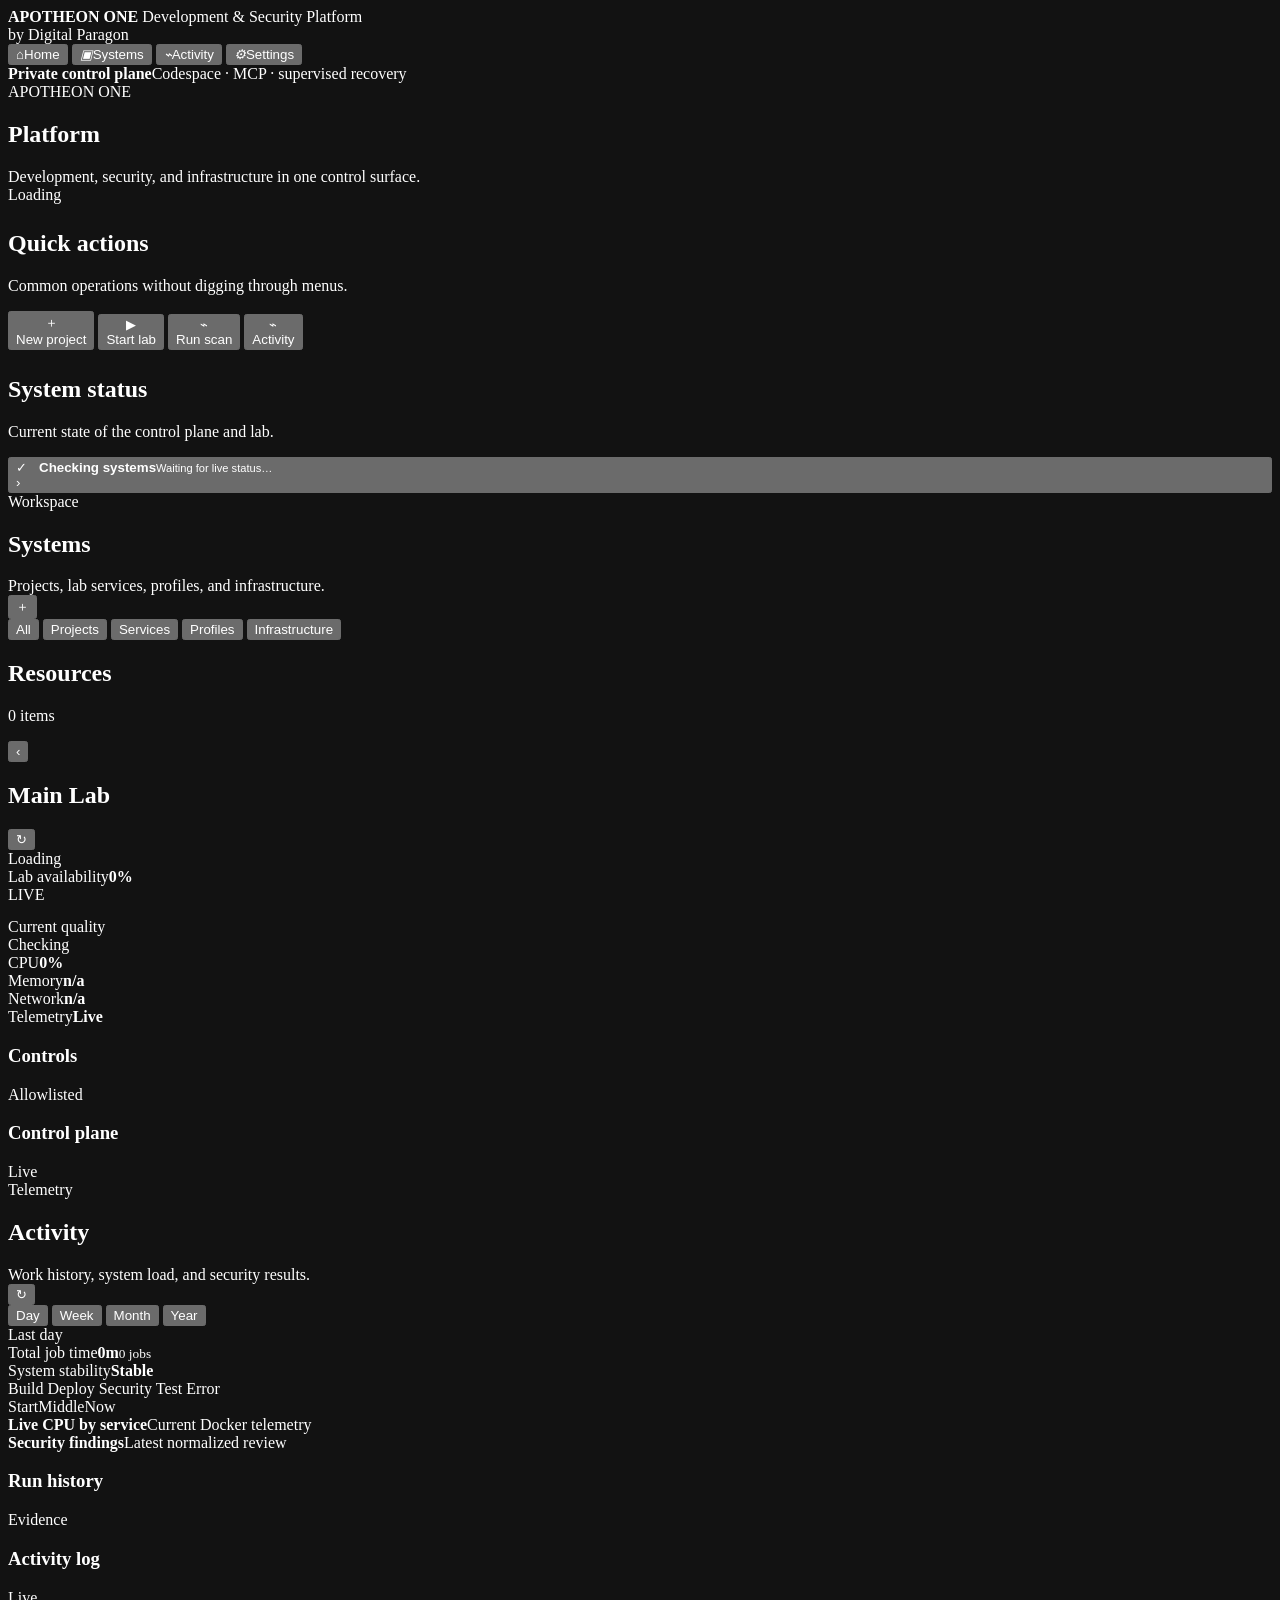
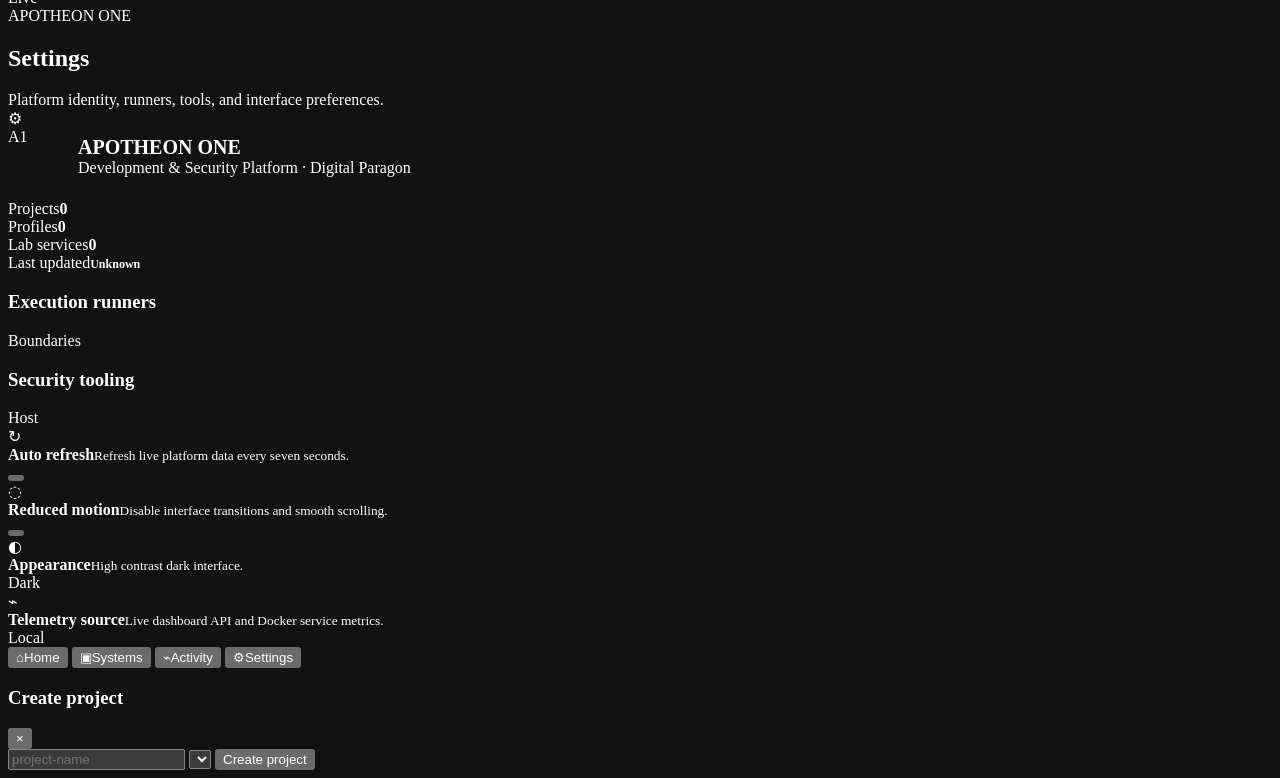
==== commit 2b4c7ab8: "Redesign platform dashboard UX" ====
--- a/dashboard/web/index.html
+++ b/dashboard/web/index.html
@@ -2,79 +2,261 @@
 <html lang="en">
 <head>
   <meta charset="utf-8">
-  <meta name="viewport" content="width=device-width, initial-scale=1">
+  <meta name="viewport" content="width=device-width, initial-scale=1,viewport-fit=cover">
   <meta name="color-scheme" content="dark">
-  <title>APOTHEON ONE — Development & Security Platform</title>
-  <style>
-    :root{
-      --bg:#07090d;--sidebar:#0a0d12;--panel:#0e131a;--panel-2:#111821;--line:#202a36;--line-soft:#171f29;
-      --text:#f2f5f8;--muted:#8e9aaa;--accent:#71d6ff;--ok:#68dfa0;--warn:#e6bf68;--bad:#ff717d;--radius:14px;
-    }
-    *{box-sizing:border-box}html{background:var(--bg)}body{margin:0;min-height:100vh;background:var(--bg);color:var(--text);font-family:Inter,ui-sans-serif,system-ui,-apple-system,BlinkMacSystemFont,"Segoe UI",sans-serif;-webkit-font-smoothing:antialiased}button,input,select{font:inherit}button{touch-action:manipulation}
-    .shell{display:grid;grid-template-columns:236px minmax(0,1fr);min-height:100vh}.sidebar{position:sticky;top:0;height:100vh;padding:26px 16px 20px;border-right:1px solid var(--line-soft);background:var(--sidebar)}
-    .brand{padding:2px 8px 22px;border-bottom:1px solid var(--line-soft)}.brand-name{font-size:19px;font-weight:760;letter-spacing:.08em}.brand-sub{margin-top:6px;color:var(--muted);font-size:10px;line-height:1.45}.brand-parent{display:block;margin-top:7px;color:#6f7b8b;font-size:9px;letter-spacing:.03em}.brand-parent b{color:#9ba7b6;font-weight:600}
-    .nav{display:grid;gap:4px;margin-top:18px}.nav button{padding:10px 11px;border:1px solid transparent;border-radius:9px;background:transparent;color:var(--muted);text-align:left;font-size:11px;cursor:pointer;transition:.15s ease}.nav button:hover{color:var(--text);background:#0e141c}.nav button.active{border-color:var(--line);background:var(--panel-2);color:var(--text)}
-    .sidebar-foot{position:absolute;right:16px;bottom:18px;left:16px;padding:12px;border:1px solid var(--line-soft);border-radius:10px;color:var(--muted);font-size:9px;line-height:1.5}.sidebar-foot strong{display:block;margin-bottom:3px;color:var(--ok);font-size:9px;letter-spacing:.05em}
-    main{width:100%;max-width:1720px;margin:0 auto;padding:30px 32px 42px}.topbar{display:flex;justify-content:space-between;align-items:flex-start;gap:20px;margin-bottom:24px}.context{color:var(--muted);font-size:10px;letter-spacing:.04em}.topbar h1{margin:6px 0 0;font-size:29px;font-weight:650;letter-spacing:-.03em}
-    .status,.badge{display:inline-flex;align-items:center;gap:5px;padding:6px 9px;border:1px solid var(--line);border-radius:999px;background:#0b1118;color:var(--muted);font-size:9px;font-weight:650;white-space:nowrap}.status{padding:8px 11px;font-size:10px}.status::before{content:"";width:6px;height:6px;border-radius:50%;background:currentColor}.ok{color:var(--ok)}.warn{color:var(--warn)}.bad{color:var(--bad)}
-    .section{display:none}.section.active{display:block}.grid{display:grid;gap:14px}.metrics{grid-template-columns:repeat(4,minmax(0,1fr))}.two{grid-template-columns:repeat(2,minmax(0,1fr))}.split{grid-template-columns:minmax(0,1.4fr) minmax(300px,.8fr)}
-    .card{overflow:hidden;border:1px solid var(--line-soft);border-radius:var(--radius);background:var(--panel)}.metric{padding:18px}.metric span{color:var(--muted);font-size:10px}.metric strong{display:block;margin-top:8px;font-size:27px;font-weight:650;letter-spacing:-.02em}.metric small{display:block;margin-top:4px;color:#748192;font-size:9px}.panel-head{display:flex;justify-content:space-between;align-items:center;gap:12px;padding:14px 16px;border-bottom:1px solid var(--line-soft)}.panel-head h2{margin:0;font-size:11px;font-weight:650}.panel-body{padding:16px}
-    .cards{display:grid;grid-template-columns:repeat(3,minmax(0,1fr));gap:10px}.item{padding:14px;border:1px solid var(--line-soft);border-radius:10px;background:#0a0f15}.item-head{display:flex;justify-content:space-between;gap:10px;align-items:flex-start}.item h3{margin:0;font-size:13px;font-weight:640}.item p{margin:8px 0 0;color:var(--muted);font-size:10px;line-height:1.5;word-break:break-word}.meta,.mini-actions{display:flex;flex-wrap:wrap;gap:6px;margin-top:11px}
-    .mini-actions button,.primary,.secondary{padding:7px 9px;border:1px solid var(--line);border-radius:8px;background:#0b1219;color:var(--text);font-size:9px;cursor:pointer;transition:.15s ease}.mini-actions button:hover,.primary:hover,.secondary:hover{border-color:#3b6a82;background:#0e1821}.primary{border-color:#31556a;background:#10212b;color:var(--accent)}button:disabled{opacity:.45;cursor:wait}
-    .form{display:grid;grid-template-columns:minmax(180px,1fr) minmax(190px,.75fr) auto;gap:8px}.form input,.form select{width:100%;padding:10px 11px;border:1px solid var(--line);border-radius:9px;background:#080d13;color:var(--text);outline:none}.form input:focus,.form select:focus{border-color:#3e718c}
-    .jobs{display:grid;gap:7px}.job{display:grid;grid-template-columns:minmax(180px,1fr) 120px 110px 120px;gap:10px;align-items:center;padding:10px 11px;border:1px solid var(--line-soft);border-radius:9px;background:#0a0f15;font-size:10px}.job small{color:var(--muted)}.job a{color:var(--accent);text-decoration:none}
-    .services{display:grid;grid-template-columns:repeat(2,minmax(0,1fr));gap:10px}.service{padding:13px;border:1px solid var(--line-soft);border-radius:10px;background:#0a0f15}.service-head{display:flex;justify-content:space-between;gap:12px}.service-stats{display:grid;grid-template-columns:repeat(2,minmax(0,1fr));gap:8px;margin-top:11px}.service-stat{color:var(--muted);font-size:9px}.service-stat b{display:block;margin-top:3px;color:var(--text);font-size:10px}
-    .actions{display:grid;grid-template-columns:repeat(2,minmax(0,1fr));gap:8px}.action{min-height:70px;padding:11px;border:1px solid var(--line);border-radius:10px;background:#0a1118;color:var(--text);text-align:left;cursor:pointer}.action:hover{border-color:#3e718c}.action strong{display:block;font-size:11px}.action small{display:block;margin-top:5px;color:var(--muted);font-size:9px;line-height:1.4}
-    .severity{display:grid;grid-template-columns:repeat(5,minmax(0,1fr));gap:8px}.severity div{padding:12px;border:1px solid var(--line-soft);border-radius:9px;background:#0a0f15;text-align:center}.severity b{display:block;font-size:21px}.severity span{color:var(--muted);font-size:8px;text-transform:capitalize}.terminal{height:300px;overflow:auto;padding:14px;border:1px solid var(--line-soft);border-radius:10px;background:#05070a;color:#aab6c4;font:10px/1.58 ui-monospace,SFMono-Regular,Menlo,monospace;white-space:pre-wrap}.empty{padding:20px;color:var(--muted);font-size:10px;text-align:center;border:1px dashed var(--line);border-radius:9px}.toast{position:fixed;right:22px;bottom:22px;z-index:20;max-width:380px;padding:11px 13px;border:1px solid var(--line);border-radius:10px;background:var(--panel-2);font-size:10px;box-shadow:0 14px 40px #0008;opacity:0;transform:translateY(8px);transition:.16s ease;pointer-events:none}.toast.show{opacity:1;transform:none}
-    @media(max-width:1200px){.cards{grid-template-columns:repeat(2,minmax(0,1fr))}.metrics{grid-template-columns:repeat(2,minmax(0,1fr))}.split{grid-template-columns:1fr}}@media(max-width:850px){.shell{grid-template-columns:1fr}.sidebar{position:static;height:auto;padding:18px 14px;border-right:0;border-bottom:1px solid var(--line-soft)}.brand{padding-bottom:14px}.nav{grid-template-columns:repeat(4,1fr);margin-top:12px}.nav button{text-align:center}.sidebar-foot{display:none}main{padding:22px 16px 36px}.job{grid-template-columns:1fr 1fr}.form{grid-template-columns:1fr}.two,.services{grid-template-columns:1fr}}@media(max-width:600px){.cards,.metrics,.actions{grid-template-columns:1fr}.nav{grid-template-columns:repeat(2,1fr)}.severity{grid-template-columns:repeat(2,1fr)}.topbar{flex-direction:column}.job{grid-template-columns:1fr}.topbar h1{font-size:25px}}
-  </style>
+  <meta name="theme-color" content="#05070a">
+  <title>APOTHEON ONE · Development & Security Platform</title>
+  <link rel="stylesheet" href="/app.css">
 </head>
 <body>
-<div class="shell">
-  <aside class="sidebar">
-    <div class="brand"><div class="brand-name">APOTHEON ONE</div><div class="brand-sub"><strong>Unified. Elevated.</strong><span class="brand-parent">Development &amp; Security Platform<br>by <b>Digital Paragon</b></span></div></div>
-    <nav class="nav" aria-label="Platform sections">
-      <button class="active" data-tab="overview">Overview</button><button data-tab="projects">Projects</button><button data-tab="development">Development</button><button data-tab="mobile">Mobile</button><button data-tab="security">Security</button><button data-tab="jobs">Jobs</button><button data-tab="runners">Infrastructure</button><button data-tab="activity">Activity</button>
+<div class="app-shell">
+  <aside class="rail" aria-label="Primary navigation">
+    <div class="rail-brand">
+      <strong>APOTHEON ONE</strong>
+      <span>Development &amp; Security Platform<br>by Digital Paragon</span>
+    </div>
+    <nav class="rail-nav">
+      <button class="rail-button active" data-page="home"><i>⌂</i><span>Home</span></button>
+      <button class="rail-button" data-page="systems"><i>▣</i><span>Systems</span></button>
+      <button class="rail-button" data-page="activity"><i>⌁</i><span>Activity</span></button>
+      <button class="rail-button" data-page="settings"><i>⚙</i><span>Settings</span></button>
     </nav>
-    <div class="sidebar-foot"><strong>Private control plane</strong>Codespace · MCP · supervised recovery</div>
+    <div class="rail-status"><b>Private control plane</b>Codespace · MCP · supervised recovery</div>
   </aside>
-  <main>
-    <header class="topbar"><div><div class="context">APOTHEON ONE · Unified. Elevated.</div><h1 id="page-title">Overview</h1></div><div id="platform-status" class="status warn">Loading</div></header>
-    <section id="overview" class="section active"><div class="grid metrics"><div class="card metric"><span>Profiles</span><strong id="metric-profiles">0</strong><small>development and security stacks</small></div><div class="card metric"><span>Projects</span><strong id="metric-projects">0</strong><small>managed and registered</small></div><div class="card metric"><span>Jobs</span><strong id="metric-jobs">0</strong><small>active project history</small></div><div class="card metric"><span>Active</span><strong id="metric-active">0</strong><small>running or queued</small></div></div><div class="grid split" style="margin-top:14px"><div class="card"><div class="panel-head"><h2>Recent jobs</h2><span class="badge">Live</span></div><div class="panel-body"><div id="overview-jobs" class="jobs"></div></div></div><div class="card"><div class="panel-head"><h2>Control plane</h2><span class="badge">Supervised</span></div><div class="panel-body"><div id="control-plane" class="cards" style="grid-template-columns:1fr"></div></div></div><div class="card"><div class="panel-head"><h2>Projects</h2><span class="badge">Registry</span></div><div class="panel-body"><div id="overview-projects" class="cards"></div></div></div><div class="card"><div class="panel-head"><h2>Runner status</h2><span class="badge">Isolated credentials</span></div><div class="panel-body" id="overview-runners"></div></div></div></div></section>
-    <section id="projects" class="section"><div class="card" style="margin-bottom:14px"><div class="panel-head"><h2>Create project</h2><span class="badge">Automated</span></div><div class="panel-body"><div class="form"><input id="project-name" placeholder="project-name" maxlength="63" autocomplete="off"><select id="project-profile"></select><button id="create-project" class="primary">Create project</button></div></div></div><div class="card"><div class="panel-head"><h2>Project registry</h2><span id="project-count" class="badge">0 projects</span></div><div class="panel-body"><div id="project-list" class="cards"></div></div></div></section>
-    <section id="development" class="section"><div class="card"><div class="panel-head"><h2>Web &amp; API</h2><span class="badge">Provisioners</span></div><div class="panel-body"><div id="development-profiles" class="cards"></div></div></div></section>
-    <section id="mobile" class="section"><div class="card"><div class="panel-head"><h2>Mobile development</h2><span class="badge">Local + hosted builds</span></div><div class="panel-body"><div id="mobile-profiles" class="cards"></div></div></div></section>
-    <section id="security" class="section"><div class="grid metrics"><div class="card metric"><span>Targets online</span><strong id="target-count">0 / 3</strong><small>isolated training range</small></div><div class="card metric"><span>Findings</span><strong id="finding-count">0</strong><small>latest normalized review</small></div><div class="card metric"><span>Research cases</span><strong id="case-count">0</strong><small>investigation state</small></div><div class="card metric"><span>Range</span><strong id="range-state">Offline</strong><small>training services</small></div></div><div class="grid split" style="margin-top:14px"><div class="card"><div class="panel-head"><h2>Security services</h2><span class="badge">Local</span></div><div class="panel-body"><div id="security-services" class="services"></div></div></div><div class="card"><div class="panel-head"><h2>Security operations</h2><span class="badge">Allowlisted</span></div><div class="panel-body"><div id="security-actions" class="actions"></div></div></div><div class="card"><div class="panel-head"><h2>Findings by severity</h2><span class="badge">Latest</span></div><div class="panel-body"><div id="severity" class="severity"></div></div></div><div class="card"><div class="panel-head"><h2>Security tooling</h2><span class="badge">Host</span></div><div class="panel-body"><div id="security-tools" class="meta"></div></div></div></div></section>
-    <section id="jobs" class="section"><div class="card"><div class="panel-head"><h2>Job history</h2><span class="badge">Current projects</span></div><div class="panel-body"><div id="job-list" class="jobs"></div></div></div></section>
-    <section id="runners" class="section"><div class="grid two"><div class="card"><div class="panel-head"><h2>Execution runners</h2><span class="badge">Boundaries</span></div><div class="panel-body" id="runner-list"></div></div><div class="card"><div class="panel-head"><h2>Builds &amp; repositories</h2><span class="badge">GitHub Actions</span></div><div class="panel-body"><div id="repository-list" class="cards" style="grid-template-columns:1fr"></div></div></div></div></section>
-    <section id="activity" class="section"><div class="card"><div class="panel-head"><h2>Activity</h2><span id="active-action" class="badge">Idle</span></div><div class="panel-body"><div id="activity-log" class="terminal" style="height:68vh"></div></div></section>
+
+  <main class="content">
+    <section id="page-home" class="page active">
+      <header class="topbar">
+        <div>
+          <div class="brand-kicker"><span class="brand-dot"></span>APOTHEON ONE</div>
+          <h1 class="brand-title">Platform</h1>
+          <div class="brand-sub">Development, security, and infrastructure in one control surface.</div>
+        </div>
+        <div id="platform-status" class="status-pill warn">Loading</div>
+      </header>
+
+      <div id="home-grid" class="hero-grid"></div>
+
+      <div class="section-head" style="margin-top:26px">
+        <div><h2>Quick actions</h2><p>Common operations without digging through menus.</p></div>
+      </div>
+      <div class="quick-strip">
+        <button id="new-project-home" class="quick-action"><div class="qa-icon">＋</div><span>New project</span></button>
+        <button id="start-home" class="quick-action"><div class="qa-icon">▶</div><span>Start lab</span></button>
+        <button id="scan-home" class="quick-action"><div class="qa-icon">⌁</div><span>Run scan</span></button>
+        <button id="activity-home" class="quick-action"><div class="qa-icon">⌁</div><span>Activity</span></button>
+      </div>
+
+      <div class="section-head" style="margin-top:26px">
+        <div><h2>System status</h2><p>Current state of the control plane and lab.</p></div>
+      </div>
+      <button id="system-card" class="system-card" style="width:100%;text-align:left;color:inherit">
+        <div style="display:flex;align-items:center;gap:12px">
+          <span class="system-mark">✓</span>
+          <div><strong id="system-state">Checking systems</strong><small id="system-detail">Waiting for live status…</small></div>
+        </div>
+        <span>›</span>
+      </button>
+    </section>
+
+    <section id="page-systems" class="page">
+      <header class="topbar">
+        <div>
+          <div class="brand-kicker blue">Workspace</div>
+          <h1 class="brand-title">Systems</h1>
+          <div class="brand-sub">Projects, lab services, profiles, and infrastructure.</div>
+        </div>
+        <button id="new-project" class="icon-button" aria-label="Create project">＋</button>
+      </header>
+
+      <div class="segmented" aria-label="System filters">
+        <button class="segment active" data-filter="all">All</button>
+        <button class="segment" data-filter="projects">Projects</button>
+        <button class="segment" data-filter="services">Services</button>
+        <button class="segment" data-filter="profiles">Profiles</button>
+        <button class="segment" data-filter="infrastructure">Infrastructure</button>
+      </div>
+      <div class="section-head">
+        <div><h2>Resources</h2><p id="resource-count">0 items</p></div>
+      </div>
+      <div id="resource-list" class="resource-list"></div>
+    </section>
+
+    <section id="page-detail" class="page">
+      <header class="detail-top">
+        <button id="detail-back" class="icon-button" aria-label="Back">‹</button>
+        <h1 id="detail-title" class="detail-title">Main Lab</h1>
+        <button id="refresh-now" class="icon-button" aria-label="Refresh">↻</button>
+      </header>
+
+      <div class="device-stage"><div class="server-cube" aria-hidden="true"></div></div>
+      <div class="connected-row"><span id="detail-status" class="status-pill warn">Loading</span></div>
+
+      <div class="detail-layout">
+        <div class="stack">
+          <div class="health-card">
+            <div class="health-line">
+              <div><span id="detail-primary-label" class="health-label">Lab availability</span><b id="detail-primary-value">0%</b></div>
+              <span class="teal">LIVE</span>
+            </div>
+            <div id="detail-progress" class="progress" style="margin-top:14px;--value:0%;--bar:var(--green)"><span></span></div>
+          </div>
+
+          <div class="health-card">
+            <span class="health-label">Current quality</span>
+            <div id="detail-quality" class="quality">Checking</div>
+            <div class="mini-stats">
+              <div class="mini-stat"><span>CPU</span><b id="detail-cpu">0%</b></div>
+              <div class="mini-stat"><span>Memory</span><b id="detail-memory">n/a</b></div>
+              <div class="mini-stat"><span>Network</span><b id="detail-network">n/a</b></div>
+              <div class="mini-stat"><span>Telemetry</span><b>Live</b></div>
+            </div>
+            <div class="quality-track"></div>
+          </div>
+        </div>
+
+        <div class="stack">
+          <div class="panel">
+            <div class="panel-head"><h3>Controls</h3><span class="chip">Allowlisted</span></div>
+            <div class="panel-body"><div id="control-grid" class="control-grid"></div></div>
+          </div>
+          <div class="panel">
+            <div class="panel-head"><h3>Control plane</h3><span class="chip">Live</span></div>
+            <div id="control-plane-list" class="panel-body"></div>
+          </div>
+        </div>
+      </div>
+    </section>
+
+    <section id="page-activity" class="page">
+      <header class="topbar">
+        <div>
+          <div class="brand-kicker teal">Telemetry</div>
+          <h1 class="brand-title">Activity</h1>
+          <div class="brand-sub">Work history, system load, and security results.</div>
+        </div>
+        <button class="icon-button" onclick="location.reload()" aria-label="Reload">↻</button>
+      </header>
+
+      <div class="telemetry-head">
+        <div class="segmented">
+          <button class="segment active" data-period="day">Day</button>
+          <button class="segment" data-period="week">Week</button>
+          <button class="segment" data-period="month">Month</button>
+          <button class="segment" data-period="year">Year</button>
+        </div>
+        <div id="activity-date" class="telemetry-date">Last day</div>
+      </div>
+
+      <div class="activity-layout">
+        <div class="panel">
+          <div class="panel-body">
+            <div class="telemetry-summary">
+              <div class="big-stat"><span>Total job time</span><strong id="activity-time">0m</strong><small id="activity-count" class="brand-sub">0 jobs</small></div>
+              <div class="big-stat right"><span>System stability</span><strong id="activity-stability" class="ok">Stable</strong></div>
+            </div>
+            <div class="legend">
+              <span><i style="--legend:var(--green)"></i>Build</span>
+              <span><i style="--legend:var(--amber)"></i>Deploy</span>
+              <span><i style="--legend:var(--purple)"></i>Security</span>
+              <span><i style="--legend:var(--teal)"></i>Test</span>
+              <span><i style="--legend:var(--red)"></i>Error</span>
+            </div>
+            <div id="timeline" class="timeline"></div>
+            <div class="axis"><span>Start</span><span>Middle</span><span>Now</span></div>
+
+            <div class="chart-block">
+              <div class="chart-title"><b>Live CPU by service</b><span>Current Docker telemetry</span></div>
+              <div id="cpu-bars" class="bar-chart"></div>
+            </div>
+            <div class="chart-block">
+              <div class="chart-title"><b>Security findings</b><span>Latest normalized review</span></div>
+              <div id="finding-bars" class="bar-chart"></div>
+            </div>
+          </div>
+        </div>
+
+        <div class="stack">
+          <div class="panel">
+            <div class="panel-head"><h3>Run history</h3><span class="chip">Evidence</span></div>
+            <div id="scan-history" class="panel-body"></div>
+          </div>
+          <div class="panel">
+            <div class="panel-head"><h3>Activity log</h3><span class="chip">Live</span></div>
+            <div class="panel-body"><div id="activity-log" class="terminal"></div></div>
+          </div>
+        </div>
+      </div>
+    </section>
+
+    <section id="page-settings" class="page">
+      <header class="topbar">
+        <div>
+          <div class="brand-kicker purple">APOTHEON ONE</div>
+          <h1 class="brand-title">Settings</h1>
+          <div class="brand-sub">Platform identity, runners, tools, and interface preferences.</div>
+        </div>
+        <span class="icon-button" aria-hidden="true">⚙</span>
+      </header>
+
+      <div class="panel" style="margin-bottom:14px">
+        <div class="panel-body">
+          <div style="display:flex;align-items:center;gap:14px;margin-bottom:16px">
+            <div class="resource-icon" style="width:56px;height:56px;border-radius:18px">A1</div>
+            <div><h2 style="margin:0;font-size:20px">APOTHEON ONE</h2><div class="brand-sub">Development &amp; Security Platform · Digital Paragon</div></div>
+          </div>
+          <div class="summary-grid">
+            <div class="summary"><span>Projects</span><strong id="settings-projects">0</strong></div>
+            <div class="summary"><span>Profiles</span><strong id="settings-profiles">0</strong></div>
+            <div class="summary"><span>Lab services</span><strong id="settings-services">0</strong></div>
+            <div class="summary"><span>Last updated</span><strong id="last-updated" style="font-size:12px;margin-top:10px">Unknown</strong></div>
+          </div>
+        </div>
+      </div>
+
+      <div class="settings-grid">
+        <div class="stack">
+          <div class="panel">
+            <div class="panel-head"><h3>Execution runners</h3><span class="chip">Boundaries</span></div>
+            <div id="runner-summary" class="panel-body"></div>
+          </div>
+          <div class="panel">
+            <div class="panel-head"><h3>Security tooling</h3><span class="chip">Host</span></div>
+            <div id="tool-list" class="panel-body" style="display:flex;flex-wrap:wrap;gap:7px"></div>
+          </div>
+        </div>
+
+        <div class="settings-list">
+          <div class="setting"><span class="setting-icon">↻</span><div><b>Auto refresh</b><small>Refresh live platform data every seven seconds.</small></div><button id="refresh-toggle" class="toggle on" aria-label="Toggle auto refresh"></button></div>
+          <div class="setting"><span class="setting-icon">◌</span><div><b>Reduced motion</b><small>Disable interface transitions and smooth scrolling.</small></div><button id="motion-toggle" class="toggle" aria-label="Toggle reduced motion"></button></div>
+          <div class="setting"><span class="setting-icon">◐</span><div><b>Appearance</b><small>High contrast dark interface.</small></div><span class="setting-value">Dark</span></div>
+          <div class="setting"><span class="setting-icon">⌁</span><div><b>Telemetry source</b><small>Live dashboard API and Docker service metrics.</small></div><span class="setting-value">Local</span></div>
+        </div>
+      </div>
+    </section>
   </main>
 </div>
+
+<nav class="bottom-nav" aria-label="Primary navigation">
+  <button class="nav-button active" data-page="home"><span class="nav-icon">⌂</span><span class="nav-label">Home</span></button>
+  <button class="nav-button" data-page="systems"><span class="nav-icon">▣</span><span class="nav-label">Systems</span></button>
+  <button class="nav-button" data-page="activity"><span class="nav-icon">⌁</span><span class="nav-label">Activity</span></button>
+  <button class="nav-button" data-page="settings"><span class="nav-icon">⚙</span><span class="nav-label">Settings</span></button>
+</nav>
+
+<div id="project-sheet" class="sheet-backdrop" role="dialog" aria-modal="true" aria-labelledby="project-sheet-title">
+  <div class="sheet">
+    <div class="sheet-grab"></div>
+    <div class="sheet-head"><h3 id="project-sheet-title">Create project</h3><button id="close-project-sheet" class="close-sheet" aria-label="Close">×</button></div>
+    <div class="form-row">
+      <input id="project-name" placeholder="project-name" maxlength="63" autocomplete="off">
+      <select id="project-profile" aria-label="Project profile"></select>
+      <button id="create-project" class="primary">Create project</button>
+    </div>
+  </div>
+</div>
+
 <div id="toast" class="toast" role="status" aria-live="polite"></div>
-<script>
-  const byId=(id)=>document.getElementById(id),all=(s)=>[...document.querySelectorAll(s)];let latest={};
-  const titles={overview:"Overview",projects:"Projects",development:"Development",mobile:"Mobile",security:"Security",jobs:"Jobs & Builds",runners:"Infrastructure",activity:"Activity"};
-  const securityActions=[["up","Start range","Juice Shop, DVWA, WebGoat"],["down","Stop range","Stop training and operator stack"],["kali-start","Start Kali","Disposable operator plane"],["scan","Run scan","Nmap + Nuclei against loopback targets"],["defend","Defensive pipeline","Inventory, review, validation, fuzzing"],["review","Repository review","Semgrep, Bandit, Gitleaks, Trivy"],["validate","Validate findings","Compare current run with baseline"],["report","Generate evidence","Latest HTML + JSON report"]];
-  function esc(v){return String(v??"").replace(/[&<>"']/g,c=>({"&":"&amp;","<":"&lt;",">":"&gt;",'"':"&quot;","'":"&#39;"})[c])}
-  function toast(message){const t=byId("toast");t.textContent=message;t.classList.add("show");setTimeout(()=>t.classList.remove("show"),2400)}
-  function stateClass(s){s=String(s||"").toLowerCase();return ["succeeded","success","online","running"].includes(s)?"ok":["failed","failure","offline"].includes(s)?"bad":"warn"}
-  async function post(url,payload){const r=await fetch(url,{method:"POST",headers:{"content-type":"application/json"},body:JSON.stringify(payload)}),data=await r.json();if(!r.ok)throw new Error(data.error||"request rejected");return data}
-  async function platformAction(operation,payload={}){try{const data=await post("/api/platform/action",{operation,...payload});toast(`${data.action||operation} queued`);setTimeout(refresh,1200)}catch(e){toast(e.message)}}
-  async function securityAction(action,button){button.disabled=true;try{await post("/api/action",{action});toast(`${action} queued`);setTimeout(refresh,1200)}catch(e){toast(e.message)}finally{setTimeout(()=>button.disabled=false,800)}}
-  function profileCard(p){const stack=(p.stack||[]).map(x=>`<span class="badge">${esc(x)}</span>`).join("");return `<div class="item"><div class="item-head"><h3>${esc(p.title||p.name)}</h3><span class="badge">${esc(p.runner)}</span></div><p>${esc(p.description)}</p><div class="meta">${stack}</div><div class="mini-actions"><button data-create-profile="${esc(p.name)}">Create project</button></div></div>`}
-  function projectCard(p,compact=false){const commands=(p.commands||[]).slice(0,compact?2:8).map(c=>`<button data-run-project="${esc(p.name)}" data-command="${esc(c)}">${esc(c)}</button>`).join(""),repo=p.repository?`<span class="badge ok">${esc(p.repository)}</span>`:`<span class="badge">Local only</span>`;return `<div class="item"><div class="item-head"><h3>${esc(p.name)}</h3><span class="badge">${esc(p.profile)}</span></div><p>${esc(p.path)}</p><div class="meta"><span class="badge">${esc(p.runner)}</span>${repo}</div>${compact?"":`<div class="mini-actions">${commands}${p.repository?"":`<button data-publish-project="${esc(p.name)}">Publish private</button>`}</div>`}</div>`}
-  function jobRow(j){const ext=j.external||{},link=ext.url?`<a href="${esc(ext.url)}" target="_blank" rel="noopener">Run ${esc(ext.run_id||"")}</a>`:`<small>${esc(j.runner||"local")}</small>`;return `<div class="job"><div><b>${esc(j.project)}</b><br><small>${esc(j.command)} · ${esc(j.id)}</small></div><span class="${stateClass(j.state)}">${esc(j.state)}</span><span>${link}</span><small>${esc(j.finished_at||j.started_at||"")}</small></div>`}
-  function serviceCard(s){const stats=s.stats||{};return `<div class="service"><div class="service-head"><b>${esc(s.label)}</b><span class="${s.running?"ok":"bad"}">${s.running?"Online":"Offline"}</span></div><div class="service-stats"><div class="service-stat">CPU<b>${esc(stats.cpu||"0%")}</b></div><div class="service-stat">Memory<b>${esc(stats.memory||"0B / 0B")}</b></div><div class="service-stat">Health<b>${esc(s.health||"n/a")}</b></div><div class="service-stat">Port<b>${esc(s.port||"internal")}</b></div></div></div>`}
-  function wireButtons(){all("[data-create-profile]").forEach(b=>b.onclick=()=>{byId("project-profile").value=b.dataset.createProfile;document.querySelector('[data-tab="projects"]').click();byId("project-name").focus()});all("[data-run-project]").forEach(b=>b.onclick=()=>platformAction("run-job",{project:b.dataset.runProject,command:b.dataset.command}));all("[data-publish-project]").forEach(b=>b.onclick=()=>platformAction("publish-project",{project:b.dataset.publishProject}))}
-  function render(data){latest=data;const p=data.platform||{},profiles=p.profiles||[],projects=p.projects||[],rawJobs=p.jobs||[],projectNames=new Set(projects.map(x=>x.name)),jobs=rawJobs.filter(j=>projectNames.has(j.project)),counts=p.counts||{},active=jobs.filter(j=>["running","queued","submitted"].includes(String(j.state))).length;byId("metric-profiles").textContent=counts.profiles??profiles.length;byId("metric-projects").textContent=counts.projects??projects.length;byId("metric-jobs").textContent=jobs.length;byId("metric-active").textContent=active;byId("project-count").textContent=`${projects.length} ${projects.length===1?"project":"projects"}`;byId("platform-status").textContent=p.error?"Degraded":"Online";byId("platform-status").className=`status ${p.error?"warn":"ok"}`;
-    byId("overview-jobs").innerHTML=jobs.slice(0,6).map(jobRow).join("")||'<div class="empty">No jobs recorded for current projects.</div>';byId("job-list").innerHTML=jobs.map(jobRow).join("")||'<div class="empty">No jobs recorded for current projects.</div>';byId("overview-projects").innerHTML=projects.slice(0,6).map(x=>projectCard(x,true)).join("")||'<div class="empty">No projects registered.</div>';byId("project-list").innerHTML=projects.map(x=>projectCard(x,false)).join("")||'<div class="empty">No projects registered.</div>';
-    const development=profiles.filter(x=>["web","api"].includes(x.category)),mobile=profiles.filter(x=>x.category==="mobile");byId("development-profiles").innerHTML=development.map(profileCard).join("")||'<div class="empty">No development profiles.</div>';byId("mobile-profiles").innerHTML=mobile.map(profileCard).join("")||'<div class="empty">No mobile profiles.</div>';const select=byId("project-profile"),selected=select.value;select.innerHTML=profiles.map(x=>`<option value="${esc(x.name)}">${esc(x.title||x.name)}</option>`).join("");if(profiles.some(x=>x.name===selected))select.value=selected;
-    const cp=data.control_plane||{};byId("control-plane").innerHTML=Object.entries(cp).map(([name,row])=>`<div class="item"><div class="item-head"><h3>${esc(name)}</h3><span class="${row.running?"ok":"bad"}">${row.running?"Running":"Stopped"}</span></div><p>${esc(row.status)}</p></div>`).join("");const runners=p.runners||{},gha=runners.github_actions||{};byId("overview-runners").innerHTML=`<div class="item"><div class="item-head"><h3>GitHub Actions</h3><span class="${gha.safe?"ok":"bad"}">${gha.safe?"Authorized":"Unavailable"}</span></div><p>Scopes: ${esc((gha.scopes||[]).join(", ")||"none")}</p><div class="meta">${(runners.local||[]).map(x=>`<span class="badge">${esc(x)}</span>`).join("")}${(runners.external||[]).map(x=>`<span class="badge">${esc(x)}</span>`).join("")}</div></div>`;byId("runner-list").innerHTML=byId("overview-runners").innerHTML;byId("repository-list").innerHTML=projects.filter(x=>x.repository).map(x=>`<div class="item"><div class="item-head"><h3>${esc(x.name)}</h3><span class="badge ok">Bound</span></div><p>${esc(x.repository)} · ${esc(x.branch||"main")} · ${esc(x.workflow||"no workflow")}</p></div>`).join("")||'<div class="empty">No published repositories.</div>';
-    const targetKeys=["juice-shop","dvwa","webgoat"];byId("target-count").textContent=`${targetKeys.filter(k=>data.services?.[k]?.running).length} / 3`;const findings=data.findings||{};byId("finding-count").textContent=Object.values(findings).reduce((a,b)=>a+Number(b||0),0);byId("case-count").textContent=data.cases||0;byId("range-state").textContent=String(data.lab||"offline");byId("range-state").className=stateClass(data.lab);byId("security-services").innerHTML=Object.values(data.services||{}).map(serviceCard).join("");const levels=["critical","high","medium","low","info"];byId("severity").innerHTML=levels.map(l=>`<div><b>${Number(findings[l]||0)}</b><span>${l}</span></div>`).join("");byId("security-tools").innerHTML=Object.entries(data.tools||{}).map(([t,present])=>`<span class="badge ${present?"ok":""}">${esc(t)}</span>`).join("");byId("activity-log").textContent=(data.activity||[]).join("\n")||"No activity recorded.";byId("active-action").textContent=data.active_action||"Idle";byId("active-action").className=`badge ${data.active_action?"warn":"ok"}`;wireButtons()}
-  async function refresh(){try{const r=await fetch("/api/status",{cache:"no-store"});if(!r.ok)throw new Error("status unavailable");render(await r.json())}catch(e){byId("platform-status").textContent="Unavailable";byId("platform-status").className="status bad";toast(e.message)}}
-  all("[data-tab]").forEach(b=>b.onclick=()=>{all("[data-tab]").forEach(x=>x.classList.toggle("active",x===b));all(".section").forEach(x=>x.classList.toggle("active",x.id===b.dataset.tab));byId("page-title").textContent=titles[b.dataset.tab]||"APOTHEON ONE"});
-  byId("create-project").onclick=()=>{const name=byId("project-name").value.trim().toLowerCase(),profile=byId("project-profile").value;if(!name){toast("Enter a project name");return}platformAction("create-project",{name,profile});byId("project-name").value=""};
-  const securityTarget=byId("security-actions");securityTarget.replaceChildren(...securityActions.map(([action,title,detail])=>{const b=document.createElement("button");b.className="action";b.innerHTML=`<strong>${esc(title)}</strong><small>${esc(detail)}</small>`;b.onclick=()=>securityAction(action,b);return b}));refresh();setInterval(refresh,7000);
-</script>
+<script src="/app.js"></script>
 </body>
-</html>+</html>
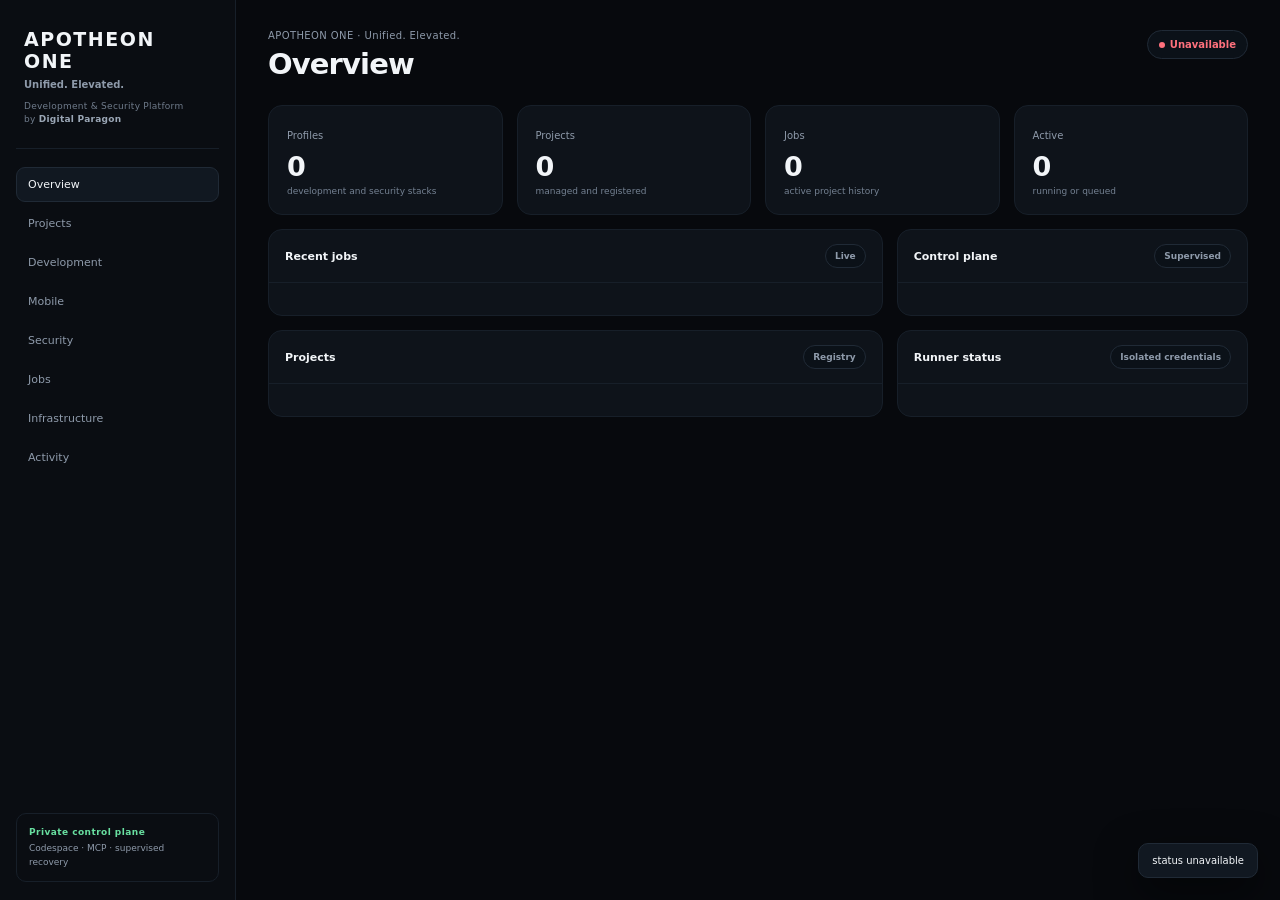
==== commit a78a6a77: "Restore last known-good platform dashboard" ====
--- a/dashboard/web/index.html
+++ b/dashboard/web/index.html
@@ -2,261 +2,79 @@
 <html lang="en">
 <head>
   <meta charset="utf-8">
-  <meta name="viewport" content="width=device-width, initial-scale=1,viewport-fit=cover">
+  <meta name="viewport" content="width=device-width, initial-scale=1">
   <meta name="color-scheme" content="dark">
-  <meta name="theme-color" content="#05070a">
-  <title>APOTHEON ONE · Development & Security Platform</title>
-  <link rel="stylesheet" href="/app.css">
+  <title>APOTHEON ONE — Development & Security Platform</title>
+  <style>
+    :root{
+      --bg:#07090d;--sidebar:#0a0d12;--panel:#0e131a;--panel-2:#111821;--line:#202a36;--line-soft:#171f29;
+      --text:#f2f5f8;--muted:#8e9aaa;--accent:#71d6ff;--ok:#68dfa0;--warn:#e6bf68;--bad:#ff717d;--radius:14px;
+    }
+    *{box-sizing:border-box}html{background:var(--bg)}body{margin:0;min-height:100vh;background:var(--bg);color:var(--text);font-family:Inter,ui-sans-serif,system-ui,-apple-system,BlinkMacSystemFont,"Segoe UI",sans-serif;-webkit-font-smoothing:antialiased}button,input,select{font:inherit}button{touch-action:manipulation}
+    .shell{display:grid;grid-template-columns:236px minmax(0,1fr);min-height:100vh}.sidebar{position:sticky;top:0;height:100vh;padding:26px 16px 20px;border-right:1px solid var(--line-soft);background:var(--sidebar)}
+    .brand{padding:2px 8px 22px;border-bottom:1px solid var(--line-soft)}.brand-name{font-size:19px;font-weight:760;letter-spacing:.08em}.brand-sub{margin-top:6px;color:var(--muted);font-size:10px;line-height:1.45}.brand-parent{display:block;margin-top:7px;color:#6f7b8b;font-size:9px;letter-spacing:.03em}.brand-parent b{color:#9ba7b6;font-weight:600}
+    .nav{display:grid;gap:4px;margin-top:18px}.nav button{padding:10px 11px;border:1px solid transparent;border-radius:9px;background:transparent;color:var(--muted);text-align:left;font-size:11px;cursor:pointer;transition:.15s ease}.nav button:hover{color:var(--text);background:#0e141c}.nav button.active{border-color:var(--line);background:var(--panel-2);color:var(--text)}
+    .sidebar-foot{position:absolute;right:16px;bottom:18px;left:16px;padding:12px;border:1px solid var(--line-soft);border-radius:10px;color:var(--muted);font-size:9px;line-height:1.5}.sidebar-foot strong{display:block;margin-bottom:3px;color:var(--ok);font-size:9px;letter-spacing:.05em}
+    main{width:100%;max-width:1720px;margin:0 auto;padding:30px 32px 42px}.topbar{display:flex;justify-content:space-between;align-items:flex-start;gap:20px;margin-bottom:24px}.context{color:var(--muted);font-size:10px;letter-spacing:.04em}.topbar h1{margin:6px 0 0;font-size:29px;font-weight:650;letter-spacing:-.03em}
+    .status,.badge{display:inline-flex;align-items:center;gap:5px;padding:6px 9px;border:1px solid var(--line);border-radius:999px;background:#0b1118;color:var(--muted);font-size:9px;font-weight:650;white-space:nowrap}.status{padding:8px 11px;font-size:10px}.status::before{content:"";width:6px;height:6px;border-radius:50%;background:currentColor}.ok{color:var(--ok)}.warn{color:var(--warn)}.bad{color:var(--bad)}
+    .section{display:none}.section.active{display:block}.grid{display:grid;gap:14px}.metrics{grid-template-columns:repeat(4,minmax(0,1fr))}.two{grid-template-columns:repeat(2,minmax(0,1fr))}.split{grid-template-columns:minmax(0,1.4fr) minmax(300px,.8fr)}
+    .card{overflow:hidden;border:1px solid var(--line-soft);border-radius:var(--radius);background:var(--panel)}.metric{padding:18px}.metric span{color:var(--muted);font-size:10px}.metric strong{display:block;margin-top:8px;font-size:27px;font-weight:650;letter-spacing:-.02em}.metric small{display:block;margin-top:4px;color:#748192;font-size:9px}.panel-head{display:flex;justify-content:space-between;align-items:center;gap:12px;padding:14px 16px;border-bottom:1px solid var(--line-soft)}.panel-head h2{margin:0;font-size:11px;font-weight:650}.panel-body{padding:16px}
+    .cards{display:grid;grid-template-columns:repeat(3,minmax(0,1fr));gap:10px}.item{padding:14px;border:1px solid var(--line-soft);border-radius:10px;background:#0a0f15}.item-head{display:flex;justify-content:space-between;gap:10px;align-items:flex-start}.item h3{margin:0;font-size:13px;font-weight:640}.item p{margin:8px 0 0;color:var(--muted);font-size:10px;line-height:1.5;word-break:break-word}.meta,.mini-actions{display:flex;flex-wrap:wrap;gap:6px;margin-top:11px}
+    .mini-actions button,.primary,.secondary{padding:7px 9px;border:1px solid var(--line);border-radius:8px;background:#0b1219;color:var(--text);font-size:9px;cursor:pointer;transition:.15s ease}.mini-actions button:hover,.primary:hover,.secondary:hover{border-color:#3b6a82;background:#0e1821}.primary{border-color:#31556a;background:#10212b;color:var(--accent)}button:disabled{opacity:.45;cursor:wait}
+    .form{display:grid;grid-template-columns:minmax(180px,1fr) minmax(190px,.75fr) auto;gap:8px}.form input,.form select{width:100%;padding:10px 11px;border:1px solid var(--line);border-radius:9px;background:#080d13;color:var(--text);outline:none}.form input:focus,.form select:focus{border-color:#3e718c}
+    .jobs{display:grid;gap:7px}.job{display:grid;grid-template-columns:minmax(180px,1fr) 120px 110px 120px;gap:10px;align-items:center;padding:10px 11px;border:1px solid var(--line-soft);border-radius:9px;background:#0a0f15;font-size:10px}.job small{color:var(--muted)}.job a{color:var(--accent);text-decoration:none}
+    .services{display:grid;grid-template-columns:repeat(2,minmax(0,1fr));gap:10px}.service{padding:13px;border:1px solid var(--line-soft);border-radius:10px;background:#0a0f15}.service-head{display:flex;justify-content:space-between;gap:12px}.service-stats{display:grid;grid-template-columns:repeat(2,minmax(0,1fr));gap:8px;margin-top:11px}.service-stat{color:var(--muted);font-size:9px}.service-stat b{display:block;margin-top:3px;color:var(--text);font-size:10px}
+    .actions{display:grid;grid-template-columns:repeat(2,minmax(0,1fr));gap:8px}.action{min-height:70px;padding:11px;border:1px solid var(--line);border-radius:10px;background:#0a1118;color:var(--text);text-align:left;cursor:pointer}.action:hover{border-color:#3e718c}.action strong{display:block;font-size:11px}.action small{display:block;margin-top:5px;color:var(--muted);font-size:9px;line-height:1.4}
+    .severity{display:grid;grid-template-columns:repeat(5,minmax(0,1fr));gap:8px}.severity div{padding:12px;border:1px solid var(--line-soft);border-radius:9px;background:#0a0f15;text-align:center}.severity b{display:block;font-size:21px}.severity span{color:var(--muted);font-size:8px;text-transform:capitalize}.terminal{height:300px;overflow:auto;padding:14px;border:1px solid var(--line-soft);border-radius:10px;background:#05070a;color:#aab6c4;font:10px/1.58 ui-monospace,SFMono-Regular,Menlo,monospace;white-space:pre-wrap}.empty{padding:20px;color:var(--muted);font-size:10px;text-align:center;border:1px dashed var(--line);border-radius:9px}.toast{position:fixed;right:22px;bottom:22px;z-index:20;max-width:380px;padding:11px 13px;border:1px solid var(--line);border-radius:10px;background:var(--panel-2);font-size:10px;box-shadow:0 14px 40px #0008;opacity:0;transform:translateY(8px);transition:.16s ease;pointer-events:none}.toast.show{opacity:1;transform:none}
+    @media(max-width:1200px){.cards{grid-template-columns:repeat(2,minmax(0,1fr))}.metrics{grid-template-columns:repeat(2,minmax(0,1fr))}.split{grid-template-columns:1fr}}@media(max-width:850px){.shell{grid-template-columns:1fr}.sidebar{position:static;height:auto;padding:18px 14px;border-right:0;border-bottom:1px solid var(--line-soft)}.brand{padding-bottom:14px}.nav{grid-template-columns:repeat(4,1fr);margin-top:12px}.nav button{text-align:center}.sidebar-foot{display:none}main{padding:22px 16px 36px}.job{grid-template-columns:1fr 1fr}.form{grid-template-columns:1fr}.two,.services{grid-template-columns:1fr}}@media(max-width:600px){.cards,.metrics,.actions{grid-template-columns:1fr}.nav{grid-template-columns:repeat(2,1fr)}.severity{grid-template-columns:repeat(2,1fr)}.topbar{flex-direction:column}.job{grid-template-columns:1fr}.topbar h1{font-size:25px}}
+  </style>
 </head>
 <body>
-<div class="app-shell">
-  <aside class="rail" aria-label="Primary navigation">
-    <div class="rail-brand">
-      <strong>APOTHEON ONE</strong>
-      <span>Development &amp; Security Platform<br>by Digital Paragon</span>
-    </div>
-    <nav class="rail-nav">
-      <button class="rail-button active" data-page="home"><i>⌂</i><span>Home</span></button>
-      <button class="rail-button" data-page="systems"><i>▣</i><span>Systems</span></button>
-      <button class="rail-button" data-page="activity"><i>⌁</i><span>Activity</span></button>
-      <button class="rail-button" data-page="settings"><i>⚙</i><span>Settings</span></button>
+<div class="shell">
+  <aside class="sidebar">
+    <div class="brand"><div class="brand-name">APOTHEON ONE</div><div class="brand-sub"><strong>Unified. Elevated.</strong><span class="brand-parent">Development &amp; Security Platform<br>by <b>Digital Paragon</b></span></div></div>
+    <nav class="nav" aria-label="Platform sections">
+      <button class="active" data-tab="overview">Overview</button><button data-tab="projects">Projects</button><button data-tab="development">Development</button><button data-tab="mobile">Mobile</button><button data-tab="security">Security</button><button data-tab="jobs">Jobs</button><button data-tab="runners">Infrastructure</button><button data-tab="activity">Activity</button>
     </nav>
-    <div class="rail-status"><b>Private control plane</b>Codespace · MCP · supervised recovery</div>
+    <div class="sidebar-foot"><strong>Private control plane</strong>Codespace · MCP · supervised recovery</div>
   </aside>
-
-  <main class="content">
-    <section id="page-home" class="page active">
-      <header class="topbar">
-        <div>
-          <div class="brand-kicker"><span class="brand-dot"></span>APOTHEON ONE</div>
-          <h1 class="brand-title">Platform</h1>
-          <div class="brand-sub">Development, security, and infrastructure in one control surface.</div>
-        </div>
-        <div id="platform-status" class="status-pill warn">Loading</div>
-      </header>
-
-      <div id="home-grid" class="hero-grid"></div>
-
-      <div class="section-head" style="margin-top:26px">
-        <div><h2>Quick actions</h2><p>Common operations without digging through menus.</p></div>
-      </div>
-      <div class="quick-strip">
-        <button id="new-project-home" class="quick-action"><div class="qa-icon">＋</div><span>New project</span></button>
-        <button id="start-home" class="quick-action"><div class="qa-icon">▶</div><span>Start lab</span></button>
-        <button id="scan-home" class="quick-action"><div class="qa-icon">⌁</div><span>Run scan</span></button>
-        <button id="activity-home" class="quick-action"><div class="qa-icon">⌁</div><span>Activity</span></button>
-      </div>
-
-      <div class="section-head" style="margin-top:26px">
-        <div><h2>System status</h2><p>Current state of the control plane and lab.</p></div>
-      </div>
-      <button id="system-card" class="system-card" style="width:100%;text-align:left;color:inherit">
-        <div style="display:flex;align-items:center;gap:12px">
-          <span class="system-mark">✓</span>
-          <div><strong id="system-state">Checking systems</strong><small id="system-detail">Waiting for live status…</small></div>
-        </div>
-        <span>›</span>
-      </button>
-    </section>
-
-    <section id="page-systems" class="page">
-      <header class="topbar">
-        <div>
-          <div class="brand-kicker blue">Workspace</div>
-          <h1 class="brand-title">Systems</h1>
-          <div class="brand-sub">Projects, lab services, profiles, and infrastructure.</div>
-        </div>
-        <button id="new-project" class="icon-button" aria-label="Create project">＋</button>
-      </header>
-
-      <div class="segmented" aria-label="System filters">
-        <button class="segment active" data-filter="all">All</button>
-        <button class="segment" data-filter="projects">Projects</button>
-        <button class="segment" data-filter="services">Services</button>
-        <button class="segment" data-filter="profiles">Profiles</button>
-        <button class="segment" data-filter="infrastructure">Infrastructure</button>
-      </div>
-      <div class="section-head">
-        <div><h2>Resources</h2><p id="resource-count">0 items</p></div>
-      </div>
-      <div id="resource-list" class="resource-list"></div>
-    </section>
-
-    <section id="page-detail" class="page">
-      <header class="detail-top">
-        <button id="detail-back" class="icon-button" aria-label="Back">‹</button>
-        <h1 id="detail-title" class="detail-title">Main Lab</h1>
-        <button id="refresh-now" class="icon-button" aria-label="Refresh">↻</button>
-      </header>
-
-      <div class="device-stage"><div class="server-cube" aria-hidden="true"></div></div>
-      <div class="connected-row"><span id="detail-status" class="status-pill warn">Loading</span></div>
-
-      <div class="detail-layout">
-        <div class="stack">
-          <div class="health-card">
-            <div class="health-line">
-              <div><span id="detail-primary-label" class="health-label">Lab availability</span><b id="detail-primary-value">0%</b></div>
-              <span class="teal">LIVE</span>
-            </div>
-            <div id="detail-progress" class="progress" style="margin-top:14px;--value:0%;--bar:var(--green)"><span></span></div>
-          </div>
-
-          <div class="health-card">
-            <span class="health-label">Current quality</span>
-            <div id="detail-quality" class="quality">Checking</div>
-            <div class="mini-stats">
-              <div class="mini-stat"><span>CPU</span><b id="detail-cpu">0%</b></div>
-              <div class="mini-stat"><span>Memory</span><b id="detail-memory">n/a</b></div>
-              <div class="mini-stat"><span>Network</span><b id="detail-network">n/a</b></div>
-              <div class="mini-stat"><span>Telemetry</span><b>Live</b></div>
-            </div>
-            <div class="quality-track"></div>
-          </div>
-        </div>
-
-        <div class="stack">
-          <div class="panel">
-            <div class="panel-head"><h3>Controls</h3><span class="chip">Allowlisted</span></div>
-            <div class="panel-body"><div id="control-grid" class="control-grid"></div></div>
-          </div>
-          <div class="panel">
-            <div class="panel-head"><h3>Control plane</h3><span class="chip">Live</span></div>
-            <div id="control-plane-list" class="panel-body"></div>
-          </div>
-        </div>
-      </div>
-    </section>
-
-    <section id="page-activity" class="page">
-      <header class="topbar">
-        <div>
-          <div class="brand-kicker teal">Telemetry</div>
-          <h1 class="brand-title">Activity</h1>
-          <div class="brand-sub">Work history, system load, and security results.</div>
-        </div>
-        <button class="icon-button" onclick="location.reload()" aria-label="Reload">↻</button>
-      </header>
-
-      <div class="telemetry-head">
-        <div class="segmented">
-          <button class="segment active" data-period="day">Day</button>
-          <button class="segment" data-period="week">Week</button>
-          <button class="segment" data-period="month">Month</button>
-          <button class="segment" data-period="year">Year</button>
-        </div>
-        <div id="activity-date" class="telemetry-date">Last day</div>
-      </div>
-
-      <div class="activity-layout">
-        <div class="panel">
-          <div class="panel-body">
-            <div class="telemetry-summary">
-              <div class="big-stat"><span>Total job time</span><strong id="activity-time">0m</strong><small id="activity-count" class="brand-sub">0 jobs</small></div>
-              <div class="big-stat right"><span>System stability</span><strong id="activity-stability" class="ok">Stable</strong></div>
-            </div>
-            <div class="legend">
-              <span><i style="--legend:var(--green)"></i>Build</span>
-              <span><i style="--legend:var(--amber)"></i>Deploy</span>
-              <span><i style="--legend:var(--purple)"></i>Security</span>
-              <span><i style="--legend:var(--teal)"></i>Test</span>
-              <span><i style="--legend:var(--red)"></i>Error</span>
-            </div>
-            <div id="timeline" class="timeline"></div>
-            <div class="axis"><span>Start</span><span>Middle</span><span>Now</span></div>
-
-            <div class="chart-block">
-              <div class="chart-title"><b>Live CPU by service</b><span>Current Docker telemetry</span></div>
-              <div id="cpu-bars" class="bar-chart"></div>
-            </div>
-            <div class="chart-block">
-              <div class="chart-title"><b>Security findings</b><span>Latest normalized review</span></div>
-              <div id="finding-bars" class="bar-chart"></div>
-            </div>
-          </div>
-        </div>
-
-        <div class="stack">
-          <div class="panel">
-            <div class="panel-head"><h3>Run history</h3><span class="chip">Evidence</span></div>
-            <div id="scan-history" class="panel-body"></div>
-          </div>
-          <div class="panel">
-            <div class="panel-head"><h3>Activity log</h3><span class="chip">Live</span></div>
-            <div class="panel-body"><div id="activity-log" class="terminal"></div></div>
-          </div>
-        </div>
-      </div>
-    </section>
-
-    <section id="page-settings" class="page">
-      <header class="topbar">
-        <div>
-          <div class="brand-kicker purple">APOTHEON ONE</div>
-          <h1 class="brand-title">Settings</h1>
-          <div class="brand-sub">Platform identity, runners, tools, and interface preferences.</div>
-        </div>
-        <span class="icon-button" aria-hidden="true">⚙</span>
-      </header>
-
-      <div class="panel" style="margin-bottom:14px">
-        <div class="panel-body">
-          <div style="display:flex;align-items:center;gap:14px;margin-bottom:16px">
-            <div class="resource-icon" style="width:56px;height:56px;border-radius:18px">A1</div>
-            <div><h2 style="margin:0;font-size:20px">APOTHEON ONE</h2><div class="brand-sub">Development &amp; Security Platform · Digital Paragon</div></div>
-          </div>
-          <div class="summary-grid">
-            <div class="summary"><span>Projects</span><strong id="settings-projects">0</strong></div>
-            <div class="summary"><span>Profiles</span><strong id="settings-profiles">0</strong></div>
-            <div class="summary"><span>Lab services</span><strong id="settings-services">0</strong></div>
-            <div class="summary"><span>Last updated</span><strong id="last-updated" style="font-size:12px;margin-top:10px">Unknown</strong></div>
-          </div>
-        </div>
-      </div>
-
-      <div class="settings-grid">
-        <div class="stack">
-          <div class="panel">
-            <div class="panel-head"><h3>Execution runners</h3><span class="chip">Boundaries</span></div>
-            <div id="runner-summary" class="panel-body"></div>
-          </div>
-          <div class="panel">
-            <div class="panel-head"><h3>Security tooling</h3><span class="chip">Host</span></div>
-            <div id="tool-list" class="panel-body" style="display:flex;flex-wrap:wrap;gap:7px"></div>
-          </div>
-        </div>
-
-        <div class="settings-list">
-          <div class="setting"><span class="setting-icon">↻</span><div><b>Auto refresh</b><small>Refresh live platform data every seven seconds.</small></div><button id="refresh-toggle" class="toggle on" aria-label="Toggle auto refresh"></button></div>
-          <div class="setting"><span class="setting-icon">◌</span><div><b>Reduced motion</b><small>Disable interface transitions and smooth scrolling.</small></div><button id="motion-toggle" class="toggle" aria-label="Toggle reduced motion"></button></div>
-          <div class="setting"><span class="setting-icon">◐</span><div><b>Appearance</b><small>High contrast dark interface.</small></div><span class="setting-value">Dark</span></div>
-          <div class="setting"><span class="setting-icon">⌁</span><div><b>Telemetry source</b><small>Live dashboard API and Docker service metrics.</small></div><span class="setting-value">Local</span></div>
-        </div>
-      </div>
-    </section>
+  <main>
+    <header class="topbar"><div><div class="context">APOTHEON ONE · Unified. Elevated.</div><h1 id="page-title">Overview</h1></div><div id="platform-status" class="status warn">Loading</div></header>
+    <section id="overview" class="section active"><div class="grid metrics"><div class="card metric"><span>Profiles</span><strong id="metric-profiles">0</strong><small>development and security stacks</small></div><div class="card metric"><span>Projects</span><strong id="metric-projects">0</strong><small>managed and registered</small></div><div class="card metric"><span>Jobs</span><strong id="metric-jobs">0</strong><small>active project history</small></div><div class="card metric"><span>Active</span><strong id="metric-active">0</strong><small>running or queued</small></div></div><div class="grid split" style="margin-top:14px"><div class="card"><div class="panel-head"><h2>Recent jobs</h2><span class="badge">Live</span></div><div class="panel-body"><div id="overview-jobs" class="jobs"></div></div></div><div class="card"><div class="panel-head"><h2>Control plane</h2><span class="badge">Supervised</span></div><div class="panel-body"><div id="control-plane" class="cards" style="grid-template-columns:1fr"></div></div></div><div class="card"><div class="panel-head"><h2>Projects</h2><span class="badge">Registry</span></div><div class="panel-body"><div id="overview-projects" class="cards"></div></div></div><div class="card"><div class="panel-head"><h2>Runner status</h2><span class="badge">Isolated credentials</span></div><div class="panel-body" id="overview-runners"></div></div></div></div></section>
+    <section id="projects" class="section"><div class="card" style="margin-bottom:14px"><div class="panel-head"><h2>Create project</h2><span class="badge">Automated</span></div><div class="panel-body"><div class="form"><input id="project-name" placeholder="project-name" maxlength="63" autocomplete="off"><select id="project-profile"></select><button id="create-project" class="primary">Create project</button></div></div></div><div class="card"><div class="panel-head"><h2>Project registry</h2><span id="project-count" class="badge">0 projects</span></div><div class="panel-body"><div id="project-list" class="cards"></div></div></div></section>
+    <section id="development" class="section"><div class="card"><div class="panel-head"><h2>Web &amp; API</h2><span class="badge">Provisioners</span></div><div class="panel-body"><div id="development-profiles" class="cards"></div></div></div></section>
+    <section id="mobile" class="section"><div class="card"><div class="panel-head"><h2>Mobile development</h2><span class="badge">Local + hosted builds</span></div><div class="panel-body"><div id="mobile-profiles" class="cards"></div></div></div></section>
+    <section id="security" class="section"><div class="grid metrics"><div class="card metric"><span>Targets online</span><strong id="target-count">0 / 3</strong><small>isolated training range</small></div><div class="card metric"><span>Findings</span><strong id="finding-count">0</strong><small>latest normalized review</small></div><div class="card metric"><span>Research cases</span><strong id="case-count">0</strong><small>investigation state</small></div><div class="card metric"><span>Range</span><strong id="range-state">Offline</strong><small>training services</small></div></div><div class="grid split" style="margin-top:14px"><div class="card"><div class="panel-head"><h2>Security services</h2><span class="badge">Local</span></div><div class="panel-body"><div id="security-services" class="services"></div></div></div><div class="card"><div class="panel-head"><h2>Security operations</h2><span class="badge">Allowlisted</span></div><div class="panel-body"><div id="security-actions" class="actions"></div></div></div><div class="card"><div class="panel-head"><h2>Findings by severity</h2><span class="badge">Latest</span></div><div class="panel-body"><div id="severity" class="severity"></div></div></div><div class="card"><div class="panel-head"><h2>Security tooling</h2><span class="badge">Host</span></div><div class="panel-body"><div id="security-tools" class="meta"></div></div></div></div></section>
+    <section id="jobs" class="section"><div class="card"><div class="panel-head"><h2>Job history</h2><span class="badge">Current projects</span></div><div class="panel-body"><div id="job-list" class="jobs"></div></div></div></section>
+    <section id="runners" class="section"><div class="grid two"><div class="card"><div class="panel-head"><h2>Execution runners</h2><span class="badge">Boundaries</span></div><div class="panel-body" id="runner-list"></div></div><div class="card"><div class="panel-head"><h2>Builds &amp; repositories</h2><span class="badge">GitHub Actions</span></div><div class="panel-body"><div id="repository-list" class="cards" style="grid-template-columns:1fr"></div></div></div></div></section>
+    <section id="activity" class="section"><div class="card"><div class="panel-head"><h2>Activity</h2><span id="active-action" class="badge">Idle</span></div><div class="panel-body"><div id="activity-log" class="terminal" style="height:68vh"></div></div></section>
   </main>
 </div>
-
-<nav class="bottom-nav" aria-label="Primary navigation">
-  <button class="nav-button active" data-page="home"><span class="nav-icon">⌂</span><span class="nav-label">Home</span></button>
-  <button class="nav-button" data-page="systems"><span class="nav-icon">▣</span><span class="nav-label">Systems</span></button>
-  <button class="nav-button" data-page="activity"><span class="nav-icon">⌁</span><span class="nav-label">Activity</span></button>
-  <button class="nav-button" data-page="settings"><span class="nav-icon">⚙</span><span class="nav-label">Settings</span></button>
-</nav>
-
-<div id="project-sheet" class="sheet-backdrop" role="dialog" aria-modal="true" aria-labelledby="project-sheet-title">
-  <div class="sheet">
-    <div class="sheet-grab"></div>
-    <div class="sheet-head"><h3 id="project-sheet-title">Create project</h3><button id="close-project-sheet" class="close-sheet" aria-label="Close">×</button></div>
-    <div class="form-row">
-      <input id="project-name" placeholder="project-name" maxlength="63" autocomplete="off">
-      <select id="project-profile" aria-label="Project profile"></select>
-      <button id="create-project" class="primary">Create project</button>
-    </div>
-  </div>
-</div>
-
 <div id="toast" class="toast" role="status" aria-live="polite"></div>
-<script src="/app.js"></script>
+<script>
+  const byId=(id)=>document.getElementById(id),all=(s)=>[...document.querySelectorAll(s)];let latest={};
+  const titles={overview:"Overview",projects:"Projects",development:"Development",mobile:"Mobile",security:"Security",jobs:"Jobs & Builds",runners:"Infrastructure",activity:"Activity"};
+  const securityActions=[["up","Start range","Juice Shop, DVWA, WebGoat"],["down","Stop range","Stop training and operator stack"],["kali-start","Start Kali","Disposable operator plane"],["scan","Run scan","Nmap + Nuclei against loopback targets"],["defend","Defensive pipeline","Inventory, review, validation, fuzzing"],["review","Repository review","Semgrep, Bandit, Gitleaks, Trivy"],["validate","Validate findings","Compare current run with baseline"],["report","Generate evidence","Latest HTML + JSON report"]];
+  function esc(v){return String(v??"").replace(/[&<>"']/g,c=>({"&":"&amp;","<":"&lt;",">":"&gt;",'"':"&quot;","'":"&#39;"})[c])}
+  function toast(message){const t=byId("toast");t.textContent=message;t.classList.add("show");setTimeout(()=>t.classList.remove("show"),2400)}
+  function stateClass(s){s=String(s||"").toLowerCase();return ["succeeded","success","online","running"].includes(s)?"ok":["failed","failure","offline"].includes(s)?"bad":"warn"}
+  async function post(url,payload){const r=await fetch(url,{method:"POST",headers:{"content-type":"application/json"},body:JSON.stringify(payload)}),data=await r.json();if(!r.ok)throw new Error(data.error||"request rejected");return data}
+  async function platformAction(operation,payload={}){try{const data=await post("/api/platform/action",{operation,...payload});toast(`${data.action||operation} queued`);setTimeout(refresh,1200)}catch(e){toast(e.message)}}
+  async function securityAction(action,button){button.disabled=true;try{await post("/api/action",{action});toast(`${action} queued`);setTimeout(refresh,1200)}catch(e){toast(e.message)}finally{setTimeout(()=>button.disabled=false,800)}}
+  function profileCard(p){const stack=(p.stack||[]).map(x=>`<span class="badge">${esc(x)}</span>`).join("");return `<div class="item"><div class="item-head"><h3>${esc(p.title||p.name)}</h3><span class="badge">${esc(p.runner)}</span></div><p>${esc(p.description)}</p><div class="meta">${stack}</div><div class="mini-actions"><button data-create-profile="${esc(p.name)}">Create project</button></div></div>`}
+  function projectCard(p,compact=false){const commands=(p.commands||[]).slice(0,compact?2:8).map(c=>`<button data-run-project="${esc(p.name)}" data-command="${esc(c)}">${esc(c)}</button>`).join(""),repo=p.repository?`<span class="badge ok">${esc(p.repository)}</span>`:`<span class="badge">Local only</span>`;return `<div class="item"><div class="item-head"><h3>${esc(p.name)}</h3><span class="badge">${esc(p.profile)}</span></div><p>${esc(p.path)}</p><div class="meta"><span class="badge">${esc(p.runner)}</span>${repo}</div>${compact?"":`<div class="mini-actions">${commands}${p.repository?"":`<button data-publish-project="${esc(p.name)}">Publish private</button>`}</div>`}</div>`}
+  function jobRow(j){const ext=j.external||{},link=ext.url?`<a href="${esc(ext.url)}" target="_blank" rel="noopener">Run ${esc(ext.run_id||"")}</a>`:`<small>${esc(j.runner||"local")}</small>`;return `<div class="job"><div><b>${esc(j.project)}</b><br><small>${esc(j.command)} · ${esc(j.id)}</small></div><span class="${stateClass(j.state)}">${esc(j.state)}</span><span>${link}</span><small>${esc(j.finished_at||j.started_at||"")}</small></div>`}
+  function serviceCard(s){const stats=s.stats||{};return `<div class="service"><div class="service-head"><b>${esc(s.label)}</b><span class="${s.running?"ok":"bad"}">${s.running?"Online":"Offline"}</span></div><div class="service-stats"><div class="service-stat">CPU<b>${esc(stats.cpu||"0%")}</b></div><div class="service-stat">Memory<b>${esc(stats.memory||"0B / 0B")}</b></div><div class="service-stat">Health<b>${esc(s.health||"n/a")}</b></div><div class="service-stat">Port<b>${esc(s.port||"internal")}</b></div></div></div>`}
+  function wireButtons(){all("[data-create-profile]").forEach(b=>b.onclick=()=>{byId("project-profile").value=b.dataset.createProfile;document.querySelector('[data-tab="projects"]').click();byId("project-name").focus()});all("[data-run-project]").forEach(b=>b.onclick=()=>platformAction("run-job",{project:b.dataset.runProject,command:b.dataset.command}));all("[data-publish-project]").forEach(b=>b.onclick=()=>platformAction("publish-project",{project:b.dataset.publishProject}))}
+  function render(data){latest=data;const p=data.platform||{},profiles=p.profiles||[],projects=p.projects||[],rawJobs=p.jobs||[],projectNames=new Set(projects.map(x=>x.name)),jobs=rawJobs.filter(j=>projectNames.has(j.project)),counts=p.counts||{},active=jobs.filter(j=>["running","queued","submitted"].includes(String(j.state))).length;byId("metric-profiles").textContent=counts.profiles??profiles.length;byId("metric-projects").textContent=counts.projects??projects.length;byId("metric-jobs").textContent=jobs.length;byId("metric-active").textContent=active;byId("project-count").textContent=`${projects.length} ${projects.length===1?"project":"projects"}`;byId("platform-status").textContent=p.error?"Degraded":"Online";byId("platform-status").className=`status ${p.error?"warn":"ok"}`;
+    byId("overview-jobs").innerHTML=jobs.slice(0,6).map(jobRow).join("")||'<div class="empty">No jobs recorded for current projects.</div>';byId("job-list").innerHTML=jobs.map(jobRow).join("")||'<div class="empty">No jobs recorded for current projects.</div>';byId("overview-projects").innerHTML=projects.slice(0,6).map(x=>projectCard(x,true)).join("")||'<div class="empty">No projects registered.</div>';byId("project-list").innerHTML=projects.map(x=>projectCard(x,false)).join("")||'<div class="empty">No projects registered.</div>';
+    const development=profiles.filter(x=>["web","api"].includes(x.category)),mobile=profiles.filter(x=>x.category==="mobile");byId("development-profiles").innerHTML=development.map(profileCard).join("")||'<div class="empty">No development profiles.</div>';byId("mobile-profiles").innerHTML=mobile.map(profileCard).join("")||'<div class="empty">No mobile profiles.</div>';const select=byId("project-profile"),selected=select.value;select.innerHTML=profiles.map(x=>`<option value="${esc(x.name)}">${esc(x.title||x.name)}</option>`).join("");if(profiles.some(x=>x.name===selected))select.value=selected;
+    const cp=data.control_plane||{};byId("control-plane").innerHTML=Object.entries(cp).map(([name,row])=>`<div class="item"><div class="item-head"><h3>${esc(name)}</h3><span class="${row.running?"ok":"bad"}">${row.running?"Running":"Stopped"}</span></div><p>${esc(row.status)}</p></div>`).join("");const runners=p.runners||{},gha=runners.github_actions||{};byId("overview-runners").innerHTML=`<div class="item"><div class="item-head"><h3>GitHub Actions</h3><span class="${gha.safe?"ok":"bad"}">${gha.safe?"Authorized":"Unavailable"}</span></div><p>Scopes: ${esc((gha.scopes||[]).join(", ")||"none")}</p><div class="meta">${(runners.local||[]).map(x=>`<span class="badge">${esc(x)}</span>`).join("")}${(runners.external||[]).map(x=>`<span class="badge">${esc(x)}</span>`).join("")}</div></div>`;byId("runner-list").innerHTML=byId("overview-runners").innerHTML;byId("repository-list").innerHTML=projects.filter(x=>x.repository).map(x=>`<div class="item"><div class="item-head"><h3>${esc(x.name)}</h3><span class="badge ok">Bound</span></div><p>${esc(x.repository)} · ${esc(x.branch||"main")} · ${esc(x.workflow||"no workflow")}</p></div>`).join("")||'<div class="empty">No published repositories.</div>';
+    const targetKeys=["juice-shop","dvwa","webgoat"];byId("target-count").textContent=`${targetKeys.filter(k=>data.services?.[k]?.running).length} / 3`;const findings=data.findings||{};byId("finding-count").textContent=Object.values(findings).reduce((a,b)=>a+Number(b||0),0);byId("case-count").textContent=data.cases||0;byId("range-state").textContent=String(data.lab||"offline");byId("range-state").className=stateClass(data.lab);byId("security-services").innerHTML=Object.values(data.services||{}).map(serviceCard).join("");const levels=["critical","high","medium","low","info"];byId("severity").innerHTML=levels.map(l=>`<div><b>${Number(findings[l]||0)}</b><span>${l}</span></div>`).join("");byId("security-tools").innerHTML=Object.entries(data.tools||{}).map(([t,present])=>`<span class="badge ${present?"ok":""}">${esc(t)}</span>`).join("");byId("activity-log").textContent=(data.activity||[]).join("\n")||"No activity recorded.";byId("active-action").textContent=data.active_action||"Idle";byId("active-action").className=`badge ${data.active_action?"warn":"ok"}`;wireButtons()}
+  async function refresh(){try{const r=await fetch("/api/status",{cache:"no-store"});if(!r.ok)throw new Error("status unavailable");render(await r.json())}catch(e){byId("platform-status").textContent="Unavailable";byId("platform-status").className="status bad";toast(e.message)}}
+  all("[data-tab]").forEach(b=>b.onclick=()=>{all("[data-tab]").forEach(x=>x.classList.toggle("active",x===b));all(".section").forEach(x=>x.classList.toggle("active",x.id===b.dataset.tab));byId("page-title").textContent=titles[b.dataset.tab]||"APOTHEON ONE"});
+  byId("create-project").onclick=()=>{const name=byId("project-name").value.trim().toLowerCase(),profile=byId("project-profile").value;if(!name){toast("Enter a project name");return}platformAction("create-project",{name,profile});byId("project-name").value=""};
+  const securityTarget=byId("security-actions");securityTarget.replaceChildren(...securityActions.map(([action,title,detail])=>{const b=document.createElement("button");b.className="action";b.innerHTML=`<strong>${esc(title)}</strong><small>${esc(detail)}</small>`;b.onclick=()=>securityAction(action,b);return b}));refresh();setInterval(refresh,7000);
+</script>
 </body>
-</html>
+</html>
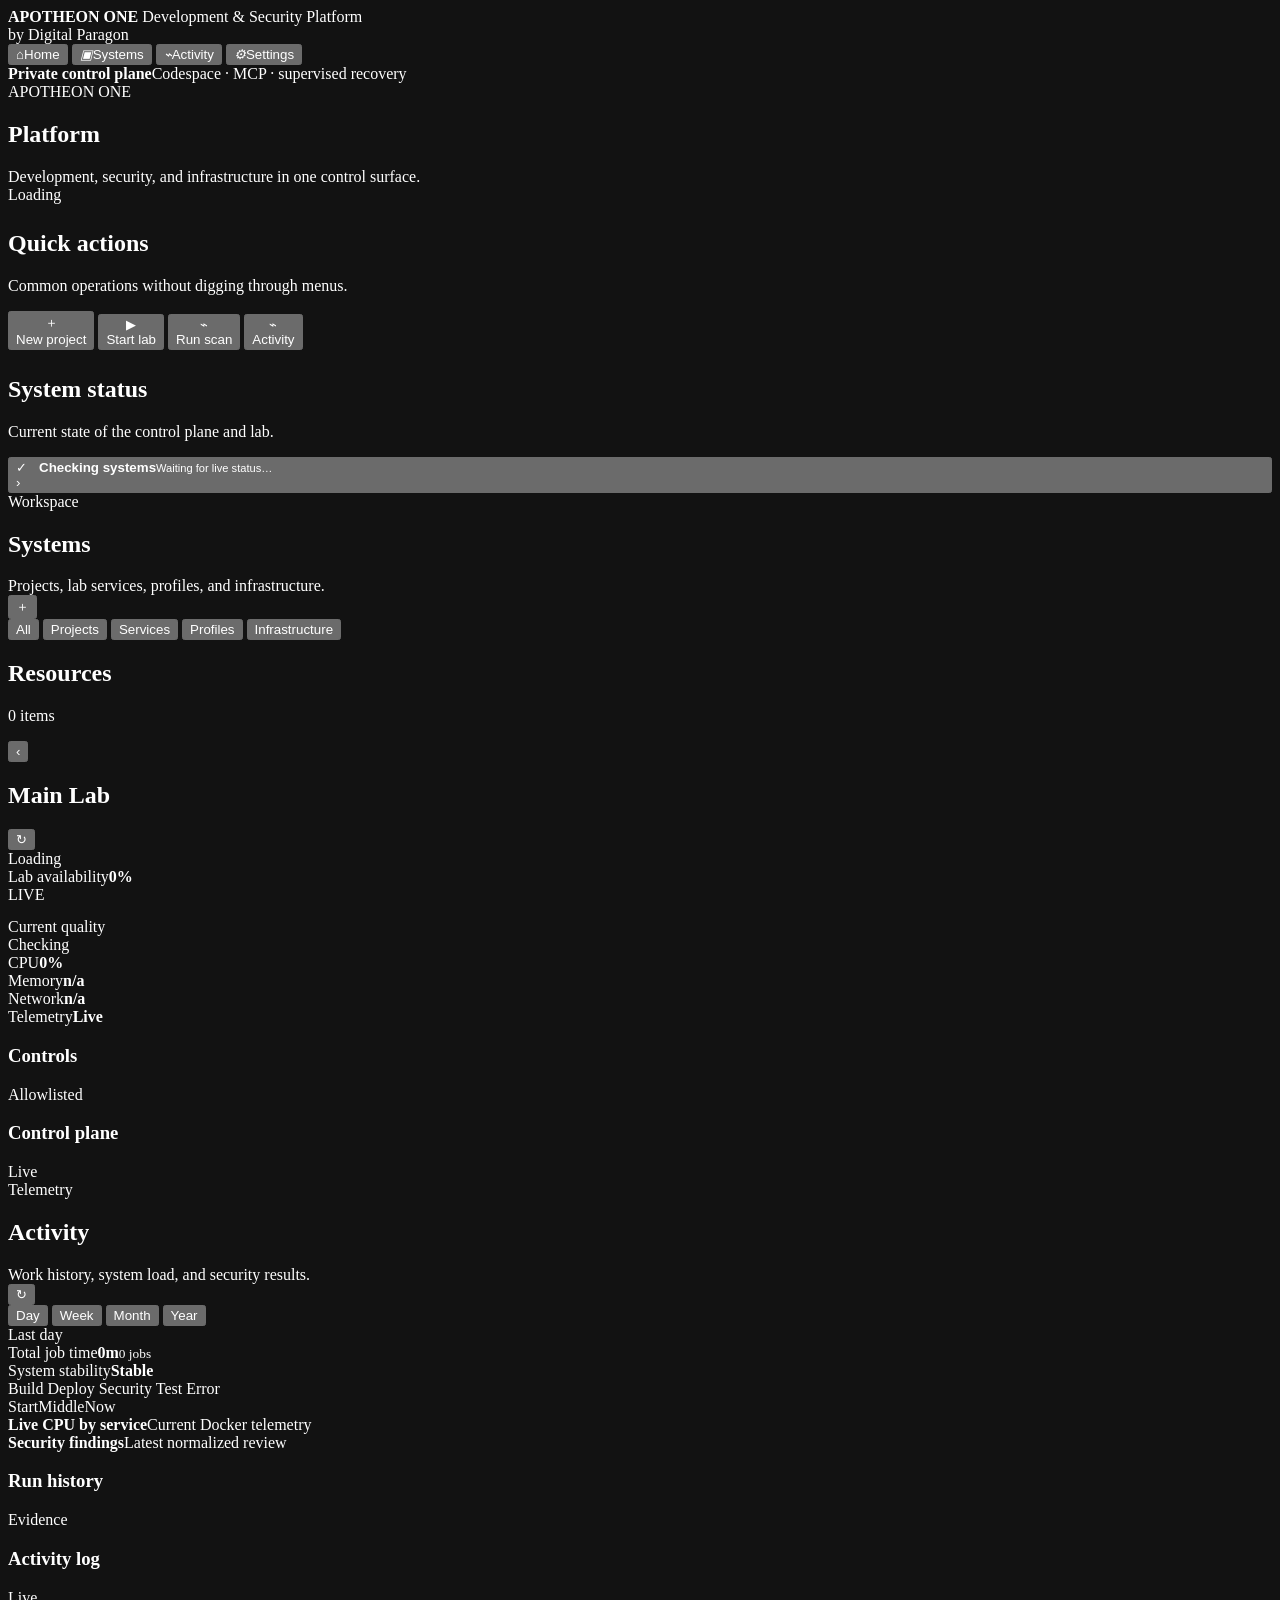
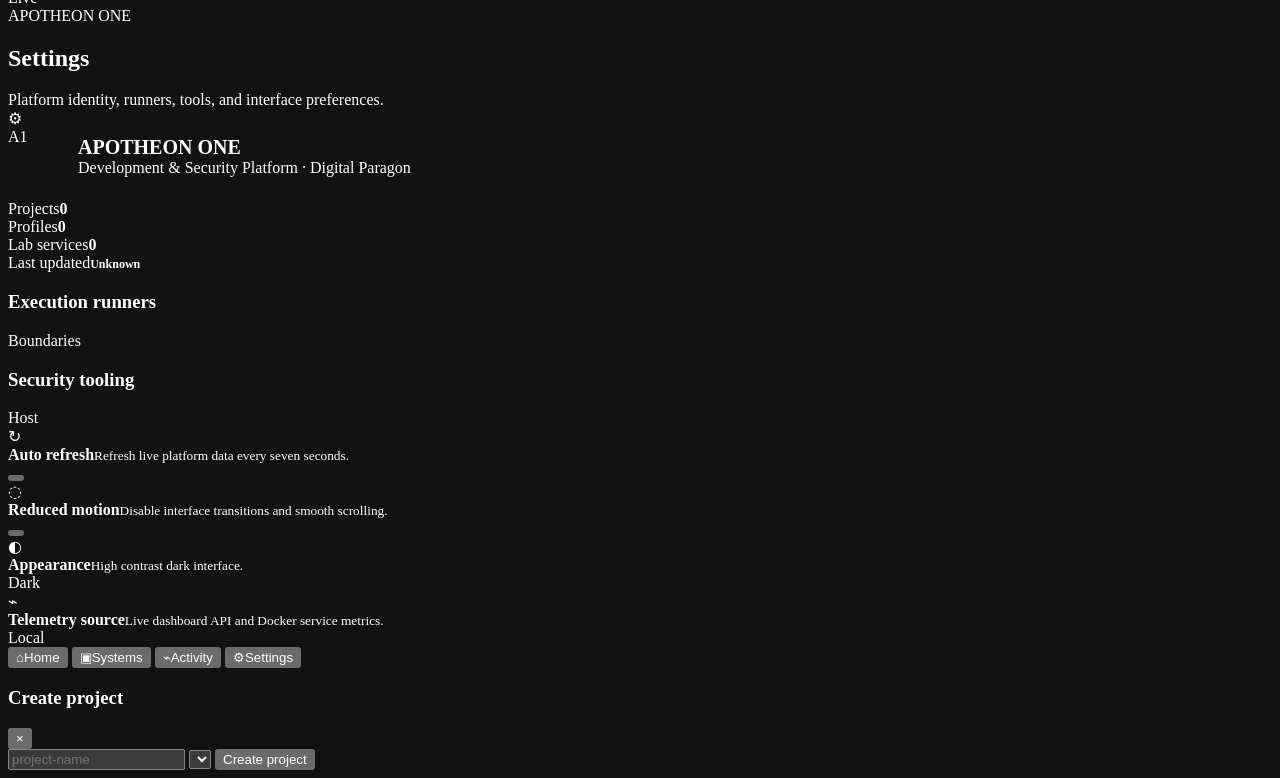
==== commit b2727428: "Restore redesigned UX with APOTHEON identity and semantic icons" ====
--- a/dashboard/web/index.html
+++ b/dashboard/web/index.html
@@ -2,79 +2,261 @@
 <html lang="en">
 <head>
   <meta charset="utf-8">
-  <meta name="viewport" content="width=device-width, initial-scale=1">
+  <meta name="viewport" content="width=device-width, initial-scale=1,viewport-fit=cover">
   <meta name="color-scheme" content="dark">
-  <title>APOTHEON ONE — Development & Security Platform</title>
-  <style>
-    :root{
-      --bg:#07090d;--sidebar:#0a0d12;--panel:#0e131a;--panel-2:#111821;--line:#202a36;--line-soft:#171f29;
-      --text:#f2f5f8;--muted:#8e9aaa;--accent:#71d6ff;--ok:#68dfa0;--warn:#e6bf68;--bad:#ff717d;--radius:14px;
-    }
-    *{box-sizing:border-box}html{background:var(--bg)}body{margin:0;min-height:100vh;background:var(--bg);color:var(--text);font-family:Inter,ui-sans-serif,system-ui,-apple-system,BlinkMacSystemFont,"Segoe UI",sans-serif;-webkit-font-smoothing:antialiased}button,input,select{font:inherit}button{touch-action:manipulation}
-    .shell{display:grid;grid-template-columns:236px minmax(0,1fr);min-height:100vh}.sidebar{position:sticky;top:0;height:100vh;padding:26px 16px 20px;border-right:1px solid var(--line-soft);background:var(--sidebar)}
-    .brand{padding:2px 8px 22px;border-bottom:1px solid var(--line-soft)}.brand-name{font-size:19px;font-weight:760;letter-spacing:.08em}.brand-sub{margin-top:6px;color:var(--muted);font-size:10px;line-height:1.45}.brand-parent{display:block;margin-top:7px;color:#6f7b8b;font-size:9px;letter-spacing:.03em}.brand-parent b{color:#9ba7b6;font-weight:600}
-    .nav{display:grid;gap:4px;margin-top:18px}.nav button{padding:10px 11px;border:1px solid transparent;border-radius:9px;background:transparent;color:var(--muted);text-align:left;font-size:11px;cursor:pointer;transition:.15s ease}.nav button:hover{color:var(--text);background:#0e141c}.nav button.active{border-color:var(--line);background:var(--panel-2);color:var(--text)}
-    .sidebar-foot{position:absolute;right:16px;bottom:18px;left:16px;padding:12px;border:1px solid var(--line-soft);border-radius:10px;color:var(--muted);font-size:9px;line-height:1.5}.sidebar-foot strong{display:block;margin-bottom:3px;color:var(--ok);font-size:9px;letter-spacing:.05em}
-    main{width:100%;max-width:1720px;margin:0 auto;padding:30px 32px 42px}.topbar{display:flex;justify-content:space-between;align-items:flex-start;gap:20px;margin-bottom:24px}.context{color:var(--muted);font-size:10px;letter-spacing:.04em}.topbar h1{margin:6px 0 0;font-size:29px;font-weight:650;letter-spacing:-.03em}
-    .status,.badge{display:inline-flex;align-items:center;gap:5px;padding:6px 9px;border:1px solid var(--line);border-radius:999px;background:#0b1118;color:var(--muted);font-size:9px;font-weight:650;white-space:nowrap}.status{padding:8px 11px;font-size:10px}.status::before{content:"";width:6px;height:6px;border-radius:50%;background:currentColor}.ok{color:var(--ok)}.warn{color:var(--warn)}.bad{color:var(--bad)}
-    .section{display:none}.section.active{display:block}.grid{display:grid;gap:14px}.metrics{grid-template-columns:repeat(4,minmax(0,1fr))}.two{grid-template-columns:repeat(2,minmax(0,1fr))}.split{grid-template-columns:minmax(0,1.4fr) minmax(300px,.8fr)}
-    .card{overflow:hidden;border:1px solid var(--line-soft);border-radius:var(--radius);background:var(--panel)}.metric{padding:18px}.metric span{color:var(--muted);font-size:10px}.metric strong{display:block;margin-top:8px;font-size:27px;font-weight:650;letter-spacing:-.02em}.metric small{display:block;margin-top:4px;color:#748192;font-size:9px}.panel-head{display:flex;justify-content:space-between;align-items:center;gap:12px;padding:14px 16px;border-bottom:1px solid var(--line-soft)}.panel-head h2{margin:0;font-size:11px;font-weight:650}.panel-body{padding:16px}
-    .cards{display:grid;grid-template-columns:repeat(3,minmax(0,1fr));gap:10px}.item{padding:14px;border:1px solid var(--line-soft);border-radius:10px;background:#0a0f15}.item-head{display:flex;justify-content:space-between;gap:10px;align-items:flex-start}.item h3{margin:0;font-size:13px;font-weight:640}.item p{margin:8px 0 0;color:var(--muted);font-size:10px;line-height:1.5;word-break:break-word}.meta,.mini-actions{display:flex;flex-wrap:wrap;gap:6px;margin-top:11px}
-    .mini-actions button,.primary,.secondary{padding:7px 9px;border:1px solid var(--line);border-radius:8px;background:#0b1219;color:var(--text);font-size:9px;cursor:pointer;transition:.15s ease}.mini-actions button:hover,.primary:hover,.secondary:hover{border-color:#3b6a82;background:#0e1821}.primary{border-color:#31556a;background:#10212b;color:var(--accent)}button:disabled{opacity:.45;cursor:wait}
-    .form{display:grid;grid-template-columns:minmax(180px,1fr) minmax(190px,.75fr) auto;gap:8px}.form input,.form select{width:100%;padding:10px 11px;border:1px solid var(--line);border-radius:9px;background:#080d13;color:var(--text);outline:none}.form input:focus,.form select:focus{border-color:#3e718c}
-    .jobs{display:grid;gap:7px}.job{display:grid;grid-template-columns:minmax(180px,1fr) 120px 110px 120px;gap:10px;align-items:center;padding:10px 11px;border:1px solid var(--line-soft);border-radius:9px;background:#0a0f15;font-size:10px}.job small{color:var(--muted)}.job a{color:var(--accent);text-decoration:none}
-    .services{display:grid;grid-template-columns:repeat(2,minmax(0,1fr));gap:10px}.service{padding:13px;border:1px solid var(--line-soft);border-radius:10px;background:#0a0f15}.service-head{display:flex;justify-content:space-between;gap:12px}.service-stats{display:grid;grid-template-columns:repeat(2,minmax(0,1fr));gap:8px;margin-top:11px}.service-stat{color:var(--muted);font-size:9px}.service-stat b{display:block;margin-top:3px;color:var(--text);font-size:10px}
-    .actions{display:grid;grid-template-columns:repeat(2,minmax(0,1fr));gap:8px}.action{min-height:70px;padding:11px;border:1px solid var(--line);border-radius:10px;background:#0a1118;color:var(--text);text-align:left;cursor:pointer}.action:hover{border-color:#3e718c}.action strong{display:block;font-size:11px}.action small{display:block;margin-top:5px;color:var(--muted);font-size:9px;line-height:1.4}
-    .severity{display:grid;grid-template-columns:repeat(5,minmax(0,1fr));gap:8px}.severity div{padding:12px;border:1px solid var(--line-soft);border-radius:9px;background:#0a0f15;text-align:center}.severity b{display:block;font-size:21px}.severity span{color:var(--muted);font-size:8px;text-transform:capitalize}.terminal{height:300px;overflow:auto;padding:14px;border:1px solid var(--line-soft);border-radius:10px;background:#05070a;color:#aab6c4;font:10px/1.58 ui-monospace,SFMono-Regular,Menlo,monospace;white-space:pre-wrap}.empty{padding:20px;color:var(--muted);font-size:10px;text-align:center;border:1px dashed var(--line);border-radius:9px}.toast{position:fixed;right:22px;bottom:22px;z-index:20;max-width:380px;padding:11px 13px;border:1px solid var(--line);border-radius:10px;background:var(--panel-2);font-size:10px;box-shadow:0 14px 40px #0008;opacity:0;transform:translateY(8px);transition:.16s ease;pointer-events:none}.toast.show{opacity:1;transform:none}
-    @media(max-width:1200px){.cards{grid-template-columns:repeat(2,minmax(0,1fr))}.metrics{grid-template-columns:repeat(2,minmax(0,1fr))}.split{grid-template-columns:1fr}}@media(max-width:850px){.shell{grid-template-columns:1fr}.sidebar{position:static;height:auto;padding:18px 14px;border-right:0;border-bottom:1px solid var(--line-soft)}.brand{padding-bottom:14px}.nav{grid-template-columns:repeat(4,1fr);margin-top:12px}.nav button{text-align:center}.sidebar-foot{display:none}main{padding:22px 16px 36px}.job{grid-template-columns:1fr 1fr}.form{grid-template-columns:1fr}.two,.services{grid-template-columns:1fr}}@media(max-width:600px){.cards,.metrics,.actions{grid-template-columns:1fr}.nav{grid-template-columns:repeat(2,1fr)}.severity{grid-template-columns:repeat(2,1fr)}.topbar{flex-direction:column}.job{grid-template-columns:1fr}.topbar h1{font-size:25px}}
-  </style>
+  <meta name="theme-color" content="#05070a">
+  <title>APOTHEON ONE · Development & Security Platform</title>
+  <link rel="stylesheet" href="/app.css">
 </head>
 <body>
-<div class="shell">
-  <aside class="sidebar">
-    <div class="brand"><div class="brand-name">APOTHEON ONE</div><div class="brand-sub"><strong>Unified. Elevated.</strong><span class="brand-parent">Development &amp; Security Platform<br>by <b>Digital Paragon</b></span></div></div>
-    <nav class="nav" aria-label="Platform sections">
-      <button class="active" data-tab="overview">Overview</button><button data-tab="projects">Projects</button><button data-tab="development">Development</button><button data-tab="mobile">Mobile</button><button data-tab="security">Security</button><button data-tab="jobs">Jobs</button><button data-tab="runners">Infrastructure</button><button data-tab="activity">Activity</button>
+<div class="app-shell">
+  <aside class="rail" aria-label="Primary navigation">
+    <div class="rail-brand">
+      <strong>APOTHEON ONE</strong>
+      <span>Development &amp; Security Platform<br>by Digital Paragon</span>
+    </div>
+    <nav class="rail-nav">
+      <button class="rail-button active" data-page="home"><i>⌂</i><span>Home</span></button>
+      <button class="rail-button" data-page="systems"><i>▣</i><span>Systems</span></button>
+      <button class="rail-button" data-page="activity"><i>⌁</i><span>Activity</span></button>
+      <button class="rail-button" data-page="settings"><i>⚙</i><span>Settings</span></button>
     </nav>
-    <div class="sidebar-foot"><strong>Private control plane</strong>Codespace · MCP · supervised recovery</div>
+    <div class="rail-status"><b>Private control plane</b>Codespace · MCP · supervised recovery</div>
   </aside>
-  <main>
-    <header class="topbar"><div><div class="context">APOTHEON ONE · Unified. Elevated.</div><h1 id="page-title">Overview</h1></div><div id="platform-status" class="status warn">Loading</div></header>
-    <section id="overview" class="section active"><div class="grid metrics"><div class="card metric"><span>Profiles</span><strong id="metric-profiles">0</strong><small>development and security stacks</small></div><div class="card metric"><span>Projects</span><strong id="metric-projects">0</strong><small>managed and registered</small></div><div class="card metric"><span>Jobs</span><strong id="metric-jobs">0</strong><small>active project history</small></div><div class="card metric"><span>Active</span><strong id="metric-active">0</strong><small>running or queued</small></div></div><div class="grid split" style="margin-top:14px"><div class="card"><div class="panel-head"><h2>Recent jobs</h2><span class="badge">Live</span></div><div class="panel-body"><div id="overview-jobs" class="jobs"></div></div></div><div class="card"><div class="panel-head"><h2>Control plane</h2><span class="badge">Supervised</span></div><div class="panel-body"><div id="control-plane" class="cards" style="grid-template-columns:1fr"></div></div></div><div class="card"><div class="panel-head"><h2>Projects</h2><span class="badge">Registry</span></div><div class="panel-body"><div id="overview-projects" class="cards"></div></div></div><div class="card"><div class="panel-head"><h2>Runner status</h2><span class="badge">Isolated credentials</span></div><div class="panel-body" id="overview-runners"></div></div></div></div></section>
-    <section id="projects" class="section"><div class="card" style="margin-bottom:14px"><div class="panel-head"><h2>Create project</h2><span class="badge">Automated</span></div><div class="panel-body"><div class="form"><input id="project-name" placeholder="project-name" maxlength="63" autocomplete="off"><select id="project-profile"></select><button id="create-project" class="primary">Create project</button></div></div></div><div class="card"><div class="panel-head"><h2>Project registry</h2><span id="project-count" class="badge">0 projects</span></div><div class="panel-body"><div id="project-list" class="cards"></div></div></div></section>
-    <section id="development" class="section"><div class="card"><div class="panel-head"><h2>Web &amp; API</h2><span class="badge">Provisioners</span></div><div class="panel-body"><div id="development-profiles" class="cards"></div></div></div></section>
-    <section id="mobile" class="section"><div class="card"><div class="panel-head"><h2>Mobile development</h2><span class="badge">Local + hosted builds</span></div><div class="panel-body"><div id="mobile-profiles" class="cards"></div></div></div></section>
-    <section id="security" class="section"><div class="grid metrics"><div class="card metric"><span>Targets online</span><strong id="target-count">0 / 3</strong><small>isolated training range</small></div><div class="card metric"><span>Findings</span><strong id="finding-count">0</strong><small>latest normalized review</small></div><div class="card metric"><span>Research cases</span><strong id="case-count">0</strong><small>investigation state</small></div><div class="card metric"><span>Range</span><strong id="range-state">Offline</strong><small>training services</small></div></div><div class="grid split" style="margin-top:14px"><div class="card"><div class="panel-head"><h2>Security services</h2><span class="badge">Local</span></div><div class="panel-body"><div id="security-services" class="services"></div></div></div><div class="card"><div class="panel-head"><h2>Security operations</h2><span class="badge">Allowlisted</span></div><div class="panel-body"><div id="security-actions" class="actions"></div></div></div><div class="card"><div class="panel-head"><h2>Findings by severity</h2><span class="badge">Latest</span></div><div class="panel-body"><div id="severity" class="severity"></div></div></div><div class="card"><div class="panel-head"><h2>Security tooling</h2><span class="badge">Host</span></div><div class="panel-body"><div id="security-tools" class="meta"></div></div></div></div></section>
-    <section id="jobs" class="section"><div class="card"><div class="panel-head"><h2>Job history</h2><span class="badge">Current projects</span></div><div class="panel-body"><div id="job-list" class="jobs"></div></div></div></section>
-    <section id="runners" class="section"><div class="grid two"><div class="card"><div class="panel-head"><h2>Execution runners</h2><span class="badge">Boundaries</span></div><div class="panel-body" id="runner-list"></div></div><div class="card"><div class="panel-head"><h2>Builds &amp; repositories</h2><span class="badge">GitHub Actions</span></div><div class="panel-body"><div id="repository-list" class="cards" style="grid-template-columns:1fr"></div></div></div></div></section>
-    <section id="activity" class="section"><div class="card"><div class="panel-head"><h2>Activity</h2><span id="active-action" class="badge">Idle</span></div><div class="panel-body"><div id="activity-log" class="terminal" style="height:68vh"></div></div></section>
+
+  <main class="content">
+    <section id="page-home" class="page active">
+      <header class="topbar">
+        <div>
+          <div class="brand-kicker"><span class="brand-dot"></span>APOTHEON ONE</div>
+          <h1 class="brand-title">Platform</h1>
+          <div class="brand-sub">Development, security, and infrastructure in one control surface.</div>
+        </div>
+        <div id="platform-status" class="status-pill warn">Loading</div>
+      </header>
+
+      <div id="home-grid" class="hero-grid"></div>
+
+      <div class="section-head" style="margin-top:26px">
+        <div><h2>Quick actions</h2><p>Common operations without digging through menus.</p></div>
+      </div>
+      <div class="quick-strip">
+        <button id="new-project-home" class="quick-action"><div class="qa-icon">＋</div><span>New project</span></button>
+        <button id="start-home" class="quick-action"><div class="qa-icon">▶</div><span>Start lab</span></button>
+        <button id="scan-home" class="quick-action"><div class="qa-icon">⌁</div><span>Run scan</span></button>
+        <button id="activity-home" class="quick-action"><div class="qa-icon">⌁</div><span>Activity</span></button>
+      </div>
+
+      <div class="section-head" style="margin-top:26px">
+        <div><h2>System status</h2><p>Current state of the control plane and lab.</p></div>
+      </div>
+      <button id="system-card" class="system-card" style="width:100%;text-align:left;color:inherit">
+        <div style="display:flex;align-items:center;gap:12px">
+          <span class="system-mark">✓</span>
+          <div><strong id="system-state">Checking systems</strong><small id="system-detail">Waiting for live status…</small></div>
+        </div>
+        <span>›</span>
+      </button>
+    </section>
+
+    <section id="page-systems" class="page">
+      <header class="topbar">
+        <div>
+          <div class="brand-kicker blue">Workspace</div>
+          <h1 class="brand-title">Systems</h1>
+          <div class="brand-sub">Projects, lab services, profiles, and infrastructure.</div>
+        </div>
+        <button id="new-project" class="icon-button" aria-label="Create project">＋</button>
+      </header>
+
+      <div class="segmented" aria-label="System filters">
+        <button class="segment active" data-filter="all">All</button>
+        <button class="segment" data-filter="projects">Projects</button>
+        <button class="segment" data-filter="services">Services</button>
+        <button class="segment" data-filter="profiles">Profiles</button>
+        <button class="segment" data-filter="infrastructure">Infrastructure</button>
+      </div>
+      <div class="section-head">
+        <div><h2>Resources</h2><p id="resource-count">0 items</p></div>
+      </div>
+      <div id="resource-list" class="resource-list"></div>
+    </section>
+
+    <section id="page-detail" class="page">
+      <header class="detail-top">
+        <button id="detail-back" class="icon-button" aria-label="Back">‹</button>
+        <h1 id="detail-title" class="detail-title">Main Lab</h1>
+        <button id="refresh-now" class="icon-button" aria-label="Refresh">↻</button>
+      </header>
+
+      <div class="device-stage"><div class="server-cube" aria-hidden="true"></div></div>
+      <div class="connected-row"><span id="detail-status" class="status-pill warn">Loading</span></div>
+
+      <div class="detail-layout">
+        <div class="stack">
+          <div class="health-card">
+            <div class="health-line">
+              <div><span id="detail-primary-label" class="health-label">Lab availability</span><b id="detail-primary-value">0%</b></div>
+              <span class="teal">LIVE</span>
+            </div>
+            <div id="detail-progress" class="progress" style="margin-top:14px;--value:0%;--bar:var(--green)"><span></span></div>
+          </div>
+
+          <div class="health-card">
+            <span class="health-label">Current quality</span>
+            <div id="detail-quality" class="quality">Checking</div>
+            <div class="mini-stats">
+              <div class="mini-stat"><span>CPU</span><b id="detail-cpu">0%</b></div>
+              <div class="mini-stat"><span>Memory</span><b id="detail-memory">n/a</b></div>
+              <div class="mini-stat"><span>Network</span><b id="detail-network">n/a</b></div>
+              <div class="mini-stat"><span>Telemetry</span><b>Live</b></div>
+            </div>
+            <div class="quality-track"></div>
+          </div>
+        </div>
+
+        <div class="stack">
+          <div class="panel">
+            <div class="panel-head"><h3>Controls</h3><span class="chip">Allowlisted</span></div>
+            <div class="panel-body"><div id="control-grid" class="control-grid"></div></div>
+          </div>
+          <div class="panel">
+            <div class="panel-head"><h3>Control plane</h3><span class="chip">Live</span></div>
+            <div id="control-plane-list" class="panel-body"></div>
+          </div>
+        </div>
+      </div>
+    </section>
+
+    <section id="page-activity" class="page">
+      <header class="topbar">
+        <div>
+          <div class="brand-kicker teal">Telemetry</div>
+          <h1 class="brand-title">Activity</h1>
+          <div class="brand-sub">Work history, system load, and security results.</div>
+        </div>
+        <button class="icon-button" onclick="location.reload()" aria-label="Reload">↻</button>
+      </header>
+
+      <div class="telemetry-head">
+        <div class="segmented">
+          <button class="segment active" data-period="day">Day</button>
+          <button class="segment" data-period="week">Week</button>
+          <button class="segment" data-period="month">Month</button>
+          <button class="segment" data-period="year">Year</button>
+        </div>
+        <div id="activity-date" class="telemetry-date">Last day</div>
+      </div>
+
+      <div class="activity-layout">
+        <div class="panel">
+          <div class="panel-body">
+            <div class="telemetry-summary">
+              <div class="big-stat"><span>Total job time</span><strong id="activity-time">0m</strong><small id="activity-count" class="brand-sub">0 jobs</small></div>
+              <div class="big-stat right"><span>System stability</span><strong id="activity-stability" class="ok">Stable</strong></div>
+            </div>
+            <div class="legend">
+              <span><i style="--legend:var(--green)"></i>Build</span>
+              <span><i style="--legend:var(--amber)"></i>Deploy</span>
+              <span><i style="--legend:var(--purple)"></i>Security</span>
+              <span><i style="--legend:var(--teal)"></i>Test</span>
+              <span><i style="--legend:var(--red)"></i>Error</span>
+            </div>
+            <div id="timeline" class="timeline"></div>
+            <div class="axis"><span>Start</span><span>Middle</span><span>Now</span></div>
+
+            <div class="chart-block">
+              <div class="chart-title"><b>Live CPU by service</b><span>Current Docker telemetry</span></div>
+              <div id="cpu-bars" class="bar-chart"></div>
+            </div>
+            <div class="chart-block">
+              <div class="chart-title"><b>Security findings</b><span>Latest normalized review</span></div>
+              <div id="finding-bars" class="bar-chart"></div>
+            </div>
+          </div>
+        </div>
+
+        <div class="stack">
+          <div class="panel">
+            <div class="panel-head"><h3>Run history</h3><span class="chip">Evidence</span></div>
+            <div id="scan-history" class="panel-body"></div>
+          </div>
+          <div class="panel">
+            <div class="panel-head"><h3>Activity log</h3><span class="chip">Live</span></div>
+            <div class="panel-body"><div id="activity-log" class="terminal"></div></div>
+          </div>
+        </div>
+      </div>
+    </section>
+
+    <section id="page-settings" class="page">
+      <header class="topbar">
+        <div>
+          <div class="brand-kicker purple">APOTHEON ONE</div>
+          <h1 class="brand-title">Settings</h1>
+          <div class="brand-sub">Platform identity, runners, tools, and interface preferences.</div>
+        </div>
+        <span class="icon-button" aria-hidden="true">⚙</span>
+      </header>
+
+      <div class="panel" style="margin-bottom:14px">
+        <div class="panel-body">
+          <div style="display:flex;align-items:center;gap:14px;margin-bottom:16px">
+            <div class="resource-icon" style="width:56px;height:56px;border-radius:18px">A1</div>
+            <div><h2 style="margin:0;font-size:20px">APOTHEON ONE</h2><div class="brand-sub">Development &amp; Security Platform · Digital Paragon</div></div>
+          </div>
+          <div class="summary-grid">
+            <div class="summary"><span>Projects</span><strong id="settings-projects">0</strong></div>
+            <div class="summary"><span>Profiles</span><strong id="settings-profiles">0</strong></div>
+            <div class="summary"><span>Lab services</span><strong id="settings-services">0</strong></div>
+            <div class="summary"><span>Last updated</span><strong id="last-updated" style="font-size:12px;margin-top:10px">Unknown</strong></div>
+          </div>
+        </div>
+      </div>
+
+      <div class="settings-grid">
+        <div class="stack">
+          <div class="panel">
+            <div class="panel-head"><h3>Execution runners</h3><span class="chip">Boundaries</span></div>
+            <div id="runner-summary" class="panel-body"></div>
+          </div>
+          <div class="panel">
+            <div class="panel-head"><h3>Security tooling</h3><span class="chip">Host</span></div>
+            <div id="tool-list" class="panel-body" style="display:flex;flex-wrap:wrap;gap:7px"></div>
+          </div>
+        </div>
+
+        <div class="settings-list">
+          <div class="setting"><span class="setting-icon">↻</span><div><b>Auto refresh</b><small>Refresh live platform data every seven seconds.</small></div><button id="refresh-toggle" class="toggle on" aria-label="Toggle auto refresh"></button></div>
+          <div class="setting"><span class="setting-icon">◌</span><div><b>Reduced motion</b><small>Disable interface transitions and smooth scrolling.</small></div><button id="motion-toggle" class="toggle" aria-label="Toggle reduced motion"></button></div>
+          <div class="setting"><span class="setting-icon">◐</span><div><b>Appearance</b><small>High contrast dark interface.</small></div><span class="setting-value">Dark</span></div>
+          <div class="setting"><span class="setting-icon">⌁</span><div><b>Telemetry source</b><small>Live dashboard API and Docker service metrics.</small></div><span class="setting-value">Local</span></div>
+        </div>
+      </div>
+    </section>
   </main>
 </div>
+
+<nav class="bottom-nav" aria-label="Primary navigation">
+  <button class="nav-button active" data-page="home"><span class="nav-icon">⌂</span><span class="nav-label">Home</span></button>
+  <button class="nav-button" data-page="systems"><span class="nav-icon">▣</span><span class="nav-label">Systems</span></button>
+  <button class="nav-button" data-page="activity"><span class="nav-icon">⌁</span><span class="nav-label">Activity</span></button>
+  <button class="nav-button" data-page="settings"><span class="nav-icon">⚙</span><span class="nav-label">Settings</span></button>
+</nav>
+
+<div id="project-sheet" class="sheet-backdrop" role="dialog" aria-modal="true" aria-labelledby="project-sheet-title">
+  <div class="sheet">
+    <div class="sheet-grab"></div>
+    <div class="sheet-head"><h3 id="project-sheet-title">Create project</h3><button id="close-project-sheet" class="close-sheet" aria-label="Close">×</button></div>
+    <div class="form-row">
+      <input id="project-name" placeholder="project-name" maxlength="63" autocomplete="off">
+      <select id="project-profile" aria-label="Project profile"></select>
+      <button id="create-project" class="primary">Create project</button>
+    </div>
+  </div>
+</div>
+
 <div id="toast" class="toast" role="status" aria-live="polite"></div>
-<script>
-  const byId=(id)=>document.getElementById(id),all=(s)=>[...document.querySelectorAll(s)];let latest={};
-  const titles={overview:"Overview",projects:"Projects",development:"Development",mobile:"Mobile",security:"Security",jobs:"Jobs & Builds",runners:"Infrastructure",activity:"Activity"};
-  const securityActions=[["up","Start range","Juice Shop, DVWA, WebGoat"],["down","Stop range","Stop training and operator stack"],["kali-start","Start Kali","Disposable operator plane"],["scan","Run scan","Nmap + Nuclei against loopback targets"],["defend","Defensive pipeline","Inventory, review, validation, fuzzing"],["review","Repository review","Semgrep, Bandit, Gitleaks, Trivy"],["validate","Validate findings","Compare current run with baseline"],["report","Generate evidence","Latest HTML + JSON report"]];
-  function esc(v){return String(v??"").replace(/[&<>"']/g,c=>({"&":"&amp;","<":"&lt;",">":"&gt;",'"':"&quot;","'":"&#39;"})[c])}
-  function toast(message){const t=byId("toast");t.textContent=message;t.classList.add("show");setTimeout(()=>t.classList.remove("show"),2400)}
-  function stateClass(s){s=String(s||"").toLowerCase();return ["succeeded","success","online","running"].includes(s)?"ok":["failed","failure","offline"].includes(s)?"bad":"warn"}
-  async function post(url,payload){const r=await fetch(url,{method:"POST",headers:{"content-type":"application/json"},body:JSON.stringify(payload)}),data=await r.json();if(!r.ok)throw new Error(data.error||"request rejected");return data}
-  async function platformAction(operation,payload={}){try{const data=await post("/api/platform/action",{operation,...payload});toast(`${data.action||operation} queued`);setTimeout(refresh,1200)}catch(e){toast(e.message)}}
-  async function securityAction(action,button){button.disabled=true;try{await post("/api/action",{action});toast(`${action} queued`);setTimeout(refresh,1200)}catch(e){toast(e.message)}finally{setTimeout(()=>button.disabled=false,800)}}
-  function profileCard(p){const stack=(p.stack||[]).map(x=>`<span class="badge">${esc(x)}</span>`).join("");return `<div class="item"><div class="item-head"><h3>${esc(p.title||p.name)}</h3><span class="badge">${esc(p.runner)}</span></div><p>${esc(p.description)}</p><div class="meta">${stack}</div><div class="mini-actions"><button data-create-profile="${esc(p.name)}">Create project</button></div></div>`}
-  function projectCard(p,compact=false){const commands=(p.commands||[]).slice(0,compact?2:8).map(c=>`<button data-run-project="${esc(p.name)}" data-command="${esc(c)}">${esc(c)}</button>`).join(""),repo=p.repository?`<span class="badge ok">${esc(p.repository)}</span>`:`<span class="badge">Local only</span>`;return `<div class="item"><div class="item-head"><h3>${esc(p.name)}</h3><span class="badge">${esc(p.profile)}</span></div><p>${esc(p.path)}</p><div class="meta"><span class="badge">${esc(p.runner)}</span>${repo}</div>${compact?"":`<div class="mini-actions">${commands}${p.repository?"":`<button data-publish-project="${esc(p.name)}">Publish private</button>`}</div>`}</div>`}
-  function jobRow(j){const ext=j.external||{},link=ext.url?`<a href="${esc(ext.url)}" target="_blank" rel="noopener">Run ${esc(ext.run_id||"")}</a>`:`<small>${esc(j.runner||"local")}</small>`;return `<div class="job"><div><b>${esc(j.project)}</b><br><small>${esc(j.command)} · ${esc(j.id)}</small></div><span class="${stateClass(j.state)}">${esc(j.state)}</span><span>${link}</span><small>${esc(j.finished_at||j.started_at||"")}</small></div>`}
-  function serviceCard(s){const stats=s.stats||{};return `<div class="service"><div class="service-head"><b>${esc(s.label)}</b><span class="${s.running?"ok":"bad"}">${s.running?"Online":"Offline"}</span></div><div class="service-stats"><div class="service-stat">CPU<b>${esc(stats.cpu||"0%")}</b></div><div class="service-stat">Memory<b>${esc(stats.memory||"0B / 0B")}</b></div><div class="service-stat">Health<b>${esc(s.health||"n/a")}</b></div><div class="service-stat">Port<b>${esc(s.port||"internal")}</b></div></div></div>`}
-  function wireButtons(){all("[data-create-profile]").forEach(b=>b.onclick=()=>{byId("project-profile").value=b.dataset.createProfile;document.querySelector('[data-tab="projects"]').click();byId("project-name").focus()});all("[data-run-project]").forEach(b=>b.onclick=()=>platformAction("run-job",{project:b.dataset.runProject,command:b.dataset.command}));all("[data-publish-project]").forEach(b=>b.onclick=()=>platformAction("publish-project",{project:b.dataset.publishProject}))}
-  function render(data){latest=data;const p=data.platform||{},profiles=p.profiles||[],projects=p.projects||[],rawJobs=p.jobs||[],projectNames=new Set(projects.map(x=>x.name)),jobs=rawJobs.filter(j=>projectNames.has(j.project)),counts=p.counts||{},active=jobs.filter(j=>["running","queued","submitted"].includes(String(j.state))).length;byId("metric-profiles").textContent=counts.profiles??profiles.length;byId("metric-projects").textContent=counts.projects??projects.length;byId("metric-jobs").textContent=jobs.length;byId("metric-active").textContent=active;byId("project-count").textContent=`${projects.length} ${projects.length===1?"project":"projects"}`;byId("platform-status").textContent=p.error?"Degraded":"Online";byId("platform-status").className=`status ${p.error?"warn":"ok"}`;
-    byId("overview-jobs").innerHTML=jobs.slice(0,6).map(jobRow).join("")||'<div class="empty">No jobs recorded for current projects.</div>';byId("job-list").innerHTML=jobs.map(jobRow).join("")||'<div class="empty">No jobs recorded for current projects.</div>';byId("overview-projects").innerHTML=projects.slice(0,6).map(x=>projectCard(x,true)).join("")||'<div class="empty">No projects registered.</div>';byId("project-list").innerHTML=projects.map(x=>projectCard(x,false)).join("")||'<div class="empty">No projects registered.</div>';
-    const development=profiles.filter(x=>["web","api"].includes(x.category)),mobile=profiles.filter(x=>x.category==="mobile");byId("development-profiles").innerHTML=development.map(profileCard).join("")||'<div class="empty">No development profiles.</div>';byId("mobile-profiles").innerHTML=mobile.map(profileCard).join("")||'<div class="empty">No mobile profiles.</div>';const select=byId("project-profile"),selected=select.value;select.innerHTML=profiles.map(x=>`<option value="${esc(x.name)}">${esc(x.title||x.name)}</option>`).join("");if(profiles.some(x=>x.name===selected))select.value=selected;
-    const cp=data.control_plane||{};byId("control-plane").innerHTML=Object.entries(cp).map(([name,row])=>`<div class="item"><div class="item-head"><h3>${esc(name)}</h3><span class="${row.running?"ok":"bad"}">${row.running?"Running":"Stopped"}</span></div><p>${esc(row.status)}</p></div>`).join("");const runners=p.runners||{},gha=runners.github_actions||{};byId("overview-runners").innerHTML=`<div class="item"><div class="item-head"><h3>GitHub Actions</h3><span class="${gha.safe?"ok":"bad"}">${gha.safe?"Authorized":"Unavailable"}</span></div><p>Scopes: ${esc((gha.scopes||[]).join(", ")||"none")}</p><div class="meta">${(runners.local||[]).map(x=>`<span class="badge">${esc(x)}</span>`).join("")}${(runners.external||[]).map(x=>`<span class="badge">${esc(x)}</span>`).join("")}</div></div>`;byId("runner-list").innerHTML=byId("overview-runners").innerHTML;byId("repository-list").innerHTML=projects.filter(x=>x.repository).map(x=>`<div class="item"><div class="item-head"><h3>${esc(x.name)}</h3><span class="badge ok">Bound</span></div><p>${esc(x.repository)} · ${esc(x.branch||"main")} · ${esc(x.workflow||"no workflow")}</p></div>`).join("")||'<div class="empty">No published repositories.</div>';
-    const targetKeys=["juice-shop","dvwa","webgoat"];byId("target-count").textContent=`${targetKeys.filter(k=>data.services?.[k]?.running).length} / 3`;const findings=data.findings||{};byId("finding-count").textContent=Object.values(findings).reduce((a,b)=>a+Number(b||0),0);byId("case-count").textContent=data.cases||0;byId("range-state").textContent=String(data.lab||"offline");byId("range-state").className=stateClass(data.lab);byId("security-services").innerHTML=Object.values(data.services||{}).map(serviceCard).join("");const levels=["critical","high","medium","low","info"];byId("severity").innerHTML=levels.map(l=>`<div><b>${Number(findings[l]||0)}</b><span>${l}</span></div>`).join("");byId("security-tools").innerHTML=Object.entries(data.tools||{}).map(([t,present])=>`<span class="badge ${present?"ok":""}">${esc(t)}</span>`).join("");byId("activity-log").textContent=(data.activity||[]).join("\n")||"No activity recorded.";byId("active-action").textContent=data.active_action||"Idle";byId("active-action").className=`badge ${data.active_action?"warn":"ok"}`;wireButtons()}
-  async function refresh(){try{const r=await fetch("/api/status",{cache:"no-store"});if(!r.ok)throw new Error("status unavailable");render(await r.json())}catch(e){byId("platform-status").textContent="Unavailable";byId("platform-status").className="status bad";toast(e.message)}}
-  all("[data-tab]").forEach(b=>b.onclick=()=>{all("[data-tab]").forEach(x=>x.classList.toggle("active",x===b));all(".section").forEach(x=>x.classList.toggle("active",x.id===b.dataset.tab));byId("page-title").textContent=titles[b.dataset.tab]||"APOTHEON ONE"});
-  byId("create-project").onclick=()=>{const name=byId("project-name").value.trim().toLowerCase(),profile=byId("project-profile").value;if(!name){toast("Enter a project name");return}platformAction("create-project",{name,profile});byId("project-name").value=""};
-  const securityTarget=byId("security-actions");securityTarget.replaceChildren(...securityActions.map(([action,title,detail])=>{const b=document.createElement("button");b.className="action";b.innerHTML=`<strong>${esc(title)}</strong><small>${esc(detail)}</small>`;b.onclick=()=>securityAction(action,b);return b}));refresh();setInterval(refresh,7000);
-</script>
+<script src="/app.js"></script>
 </body>
-</html>+</html>
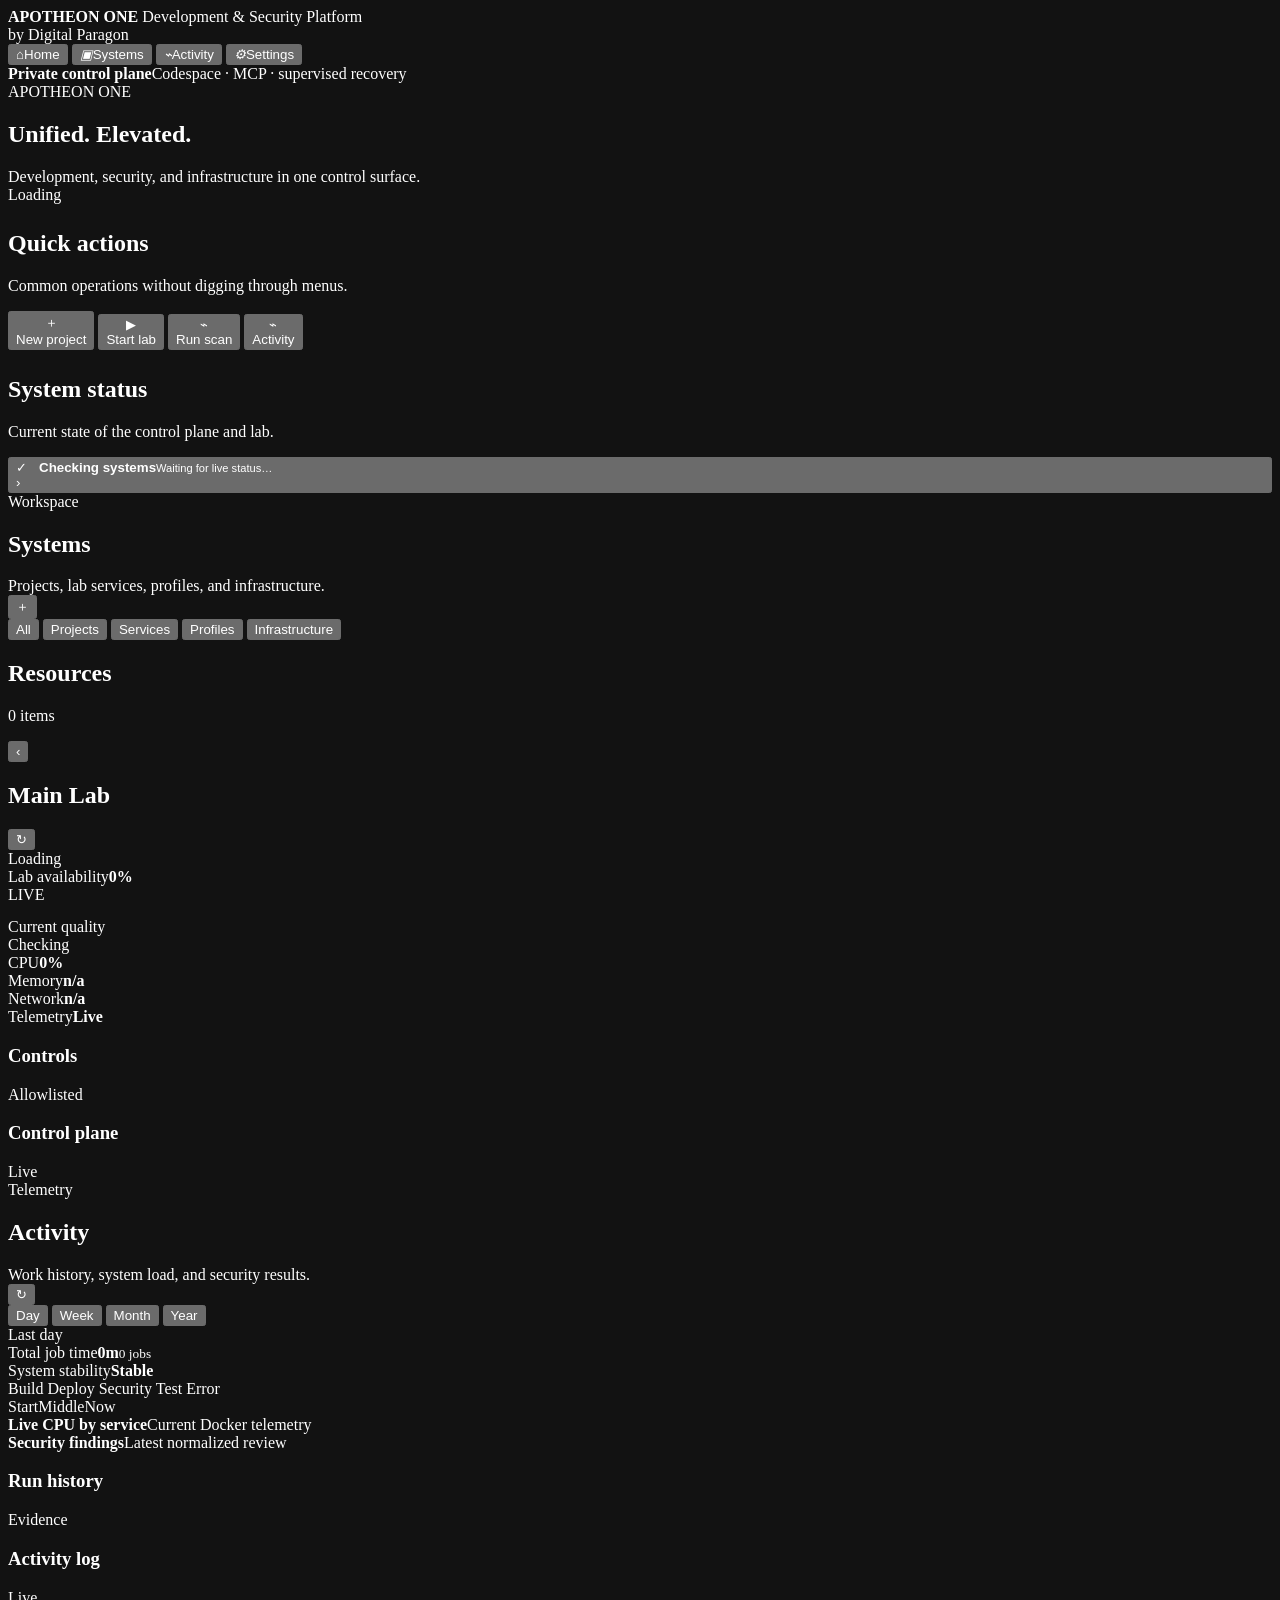
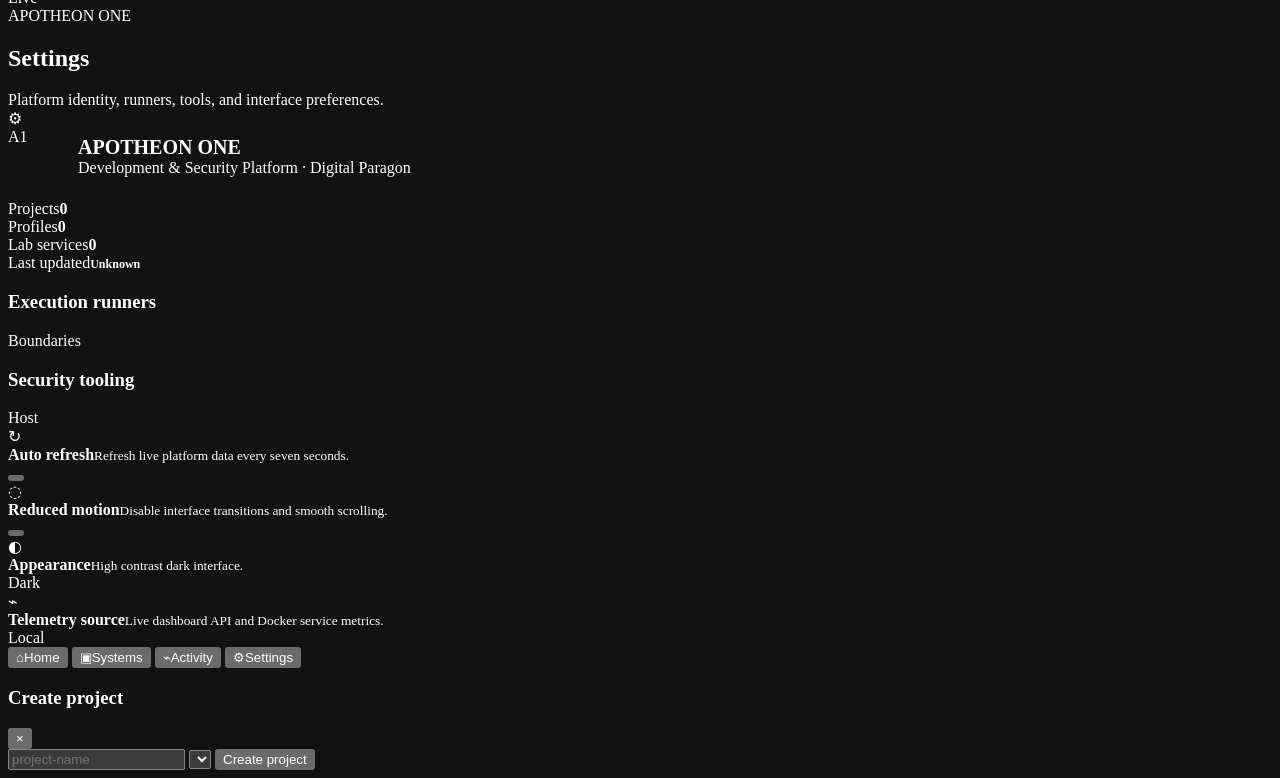
==== commit f40af88c: "Apply typography system directly to dashboard shell" ====
--- a/dashboard/web/index.html
+++ b/dashboard/web/index.html
@@ -5,8 +5,9 @@
   <meta name="viewport" content="width=device-width, initial-scale=1,viewport-fit=cover">
   <meta name="color-scheme" content="dark">
   <meta name="theme-color" content="#05070a">
-  <title>APOTHEON ONE · Development & Security Platform</title>
+  <title>APOTHEON ONE · Unified. Elevated.</title>
   <link rel="stylesheet" href="/app.css">
+  <link rel="stylesheet" href="/design-system.css">
 </head>
 <body>
 <div class="app-shell">
@@ -29,7 +30,7 @@
       <header class="topbar">
         <div>
           <div class="brand-kicker"><span class="brand-dot"></span>APOTHEON ONE</div>
-          <h1 class="brand-title">Platform</h1>
+          <h1 class="brand-title">Unified. Elevated.</h1>
           <div class="brand-sub">Development, security, and infrastructure in one control surface.</div>
         </div>
         <div id="platform-status" class="status-pill warn">Loading</div>
